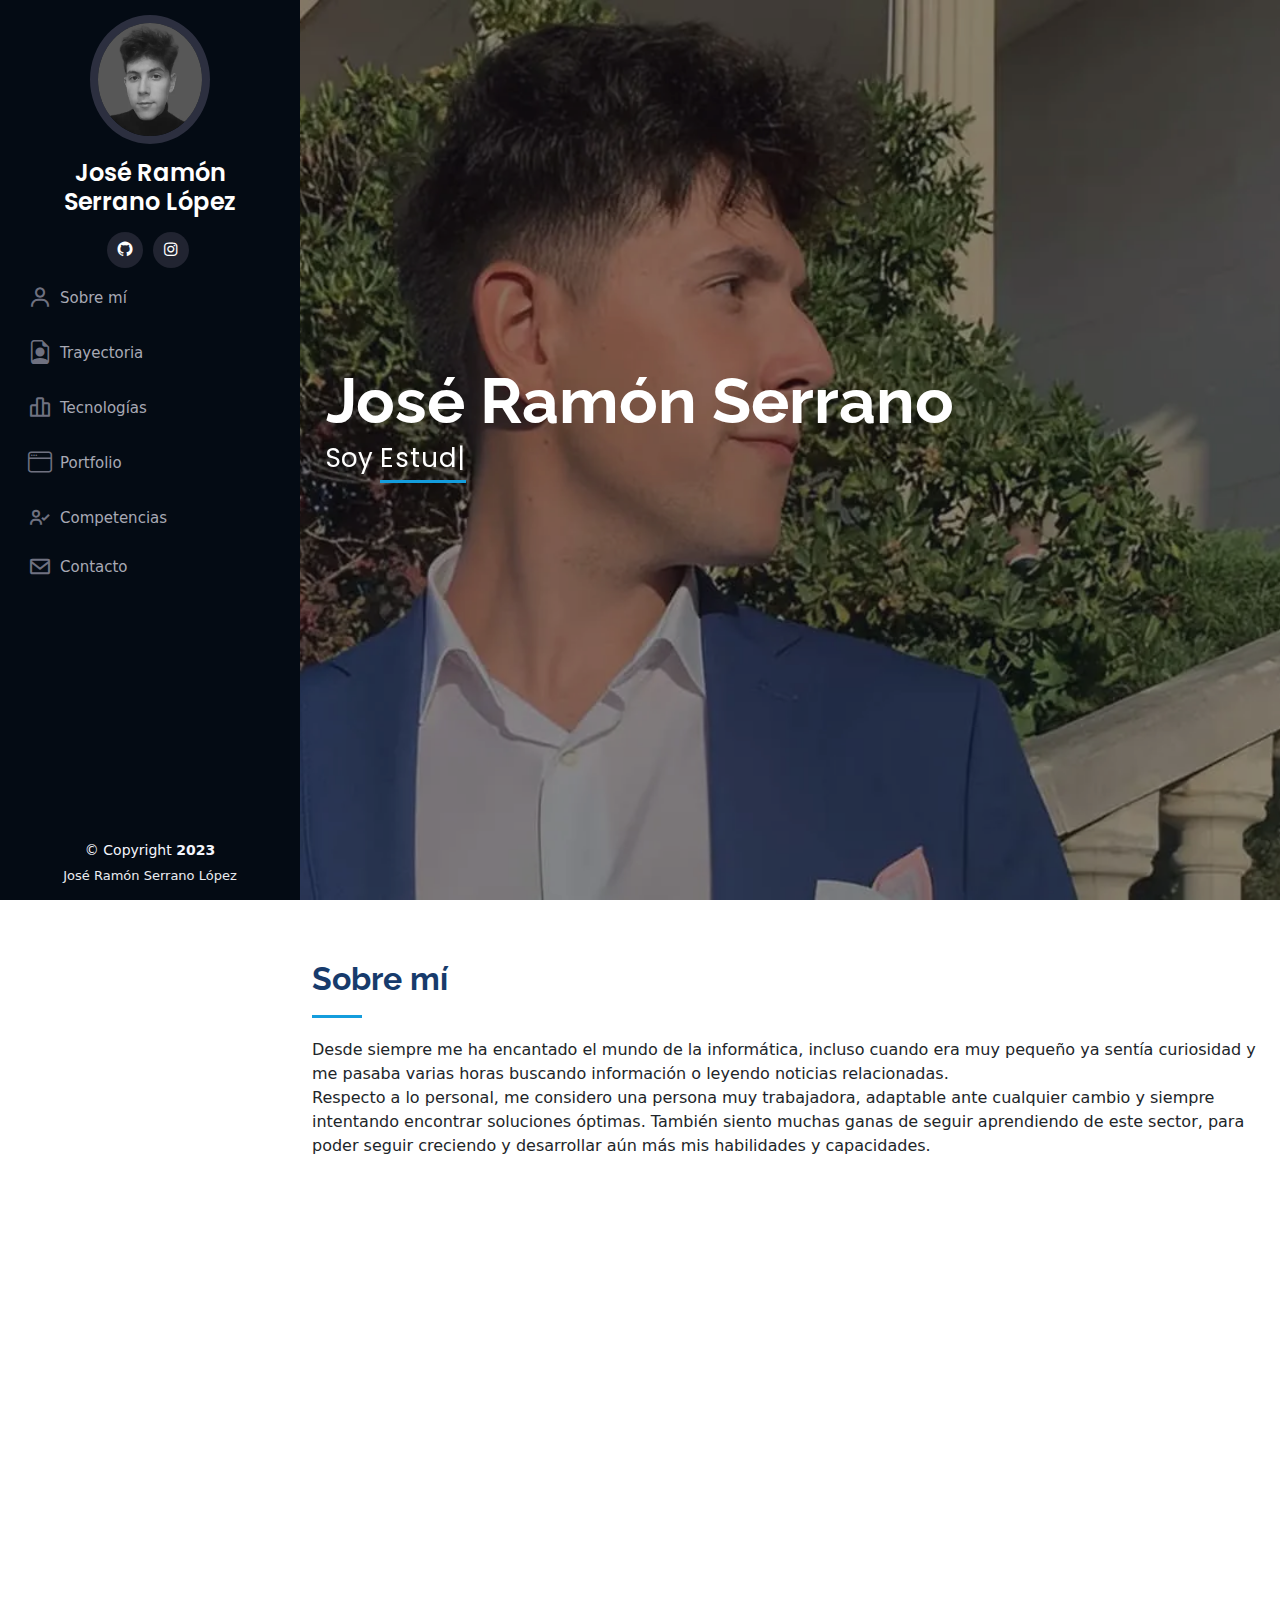
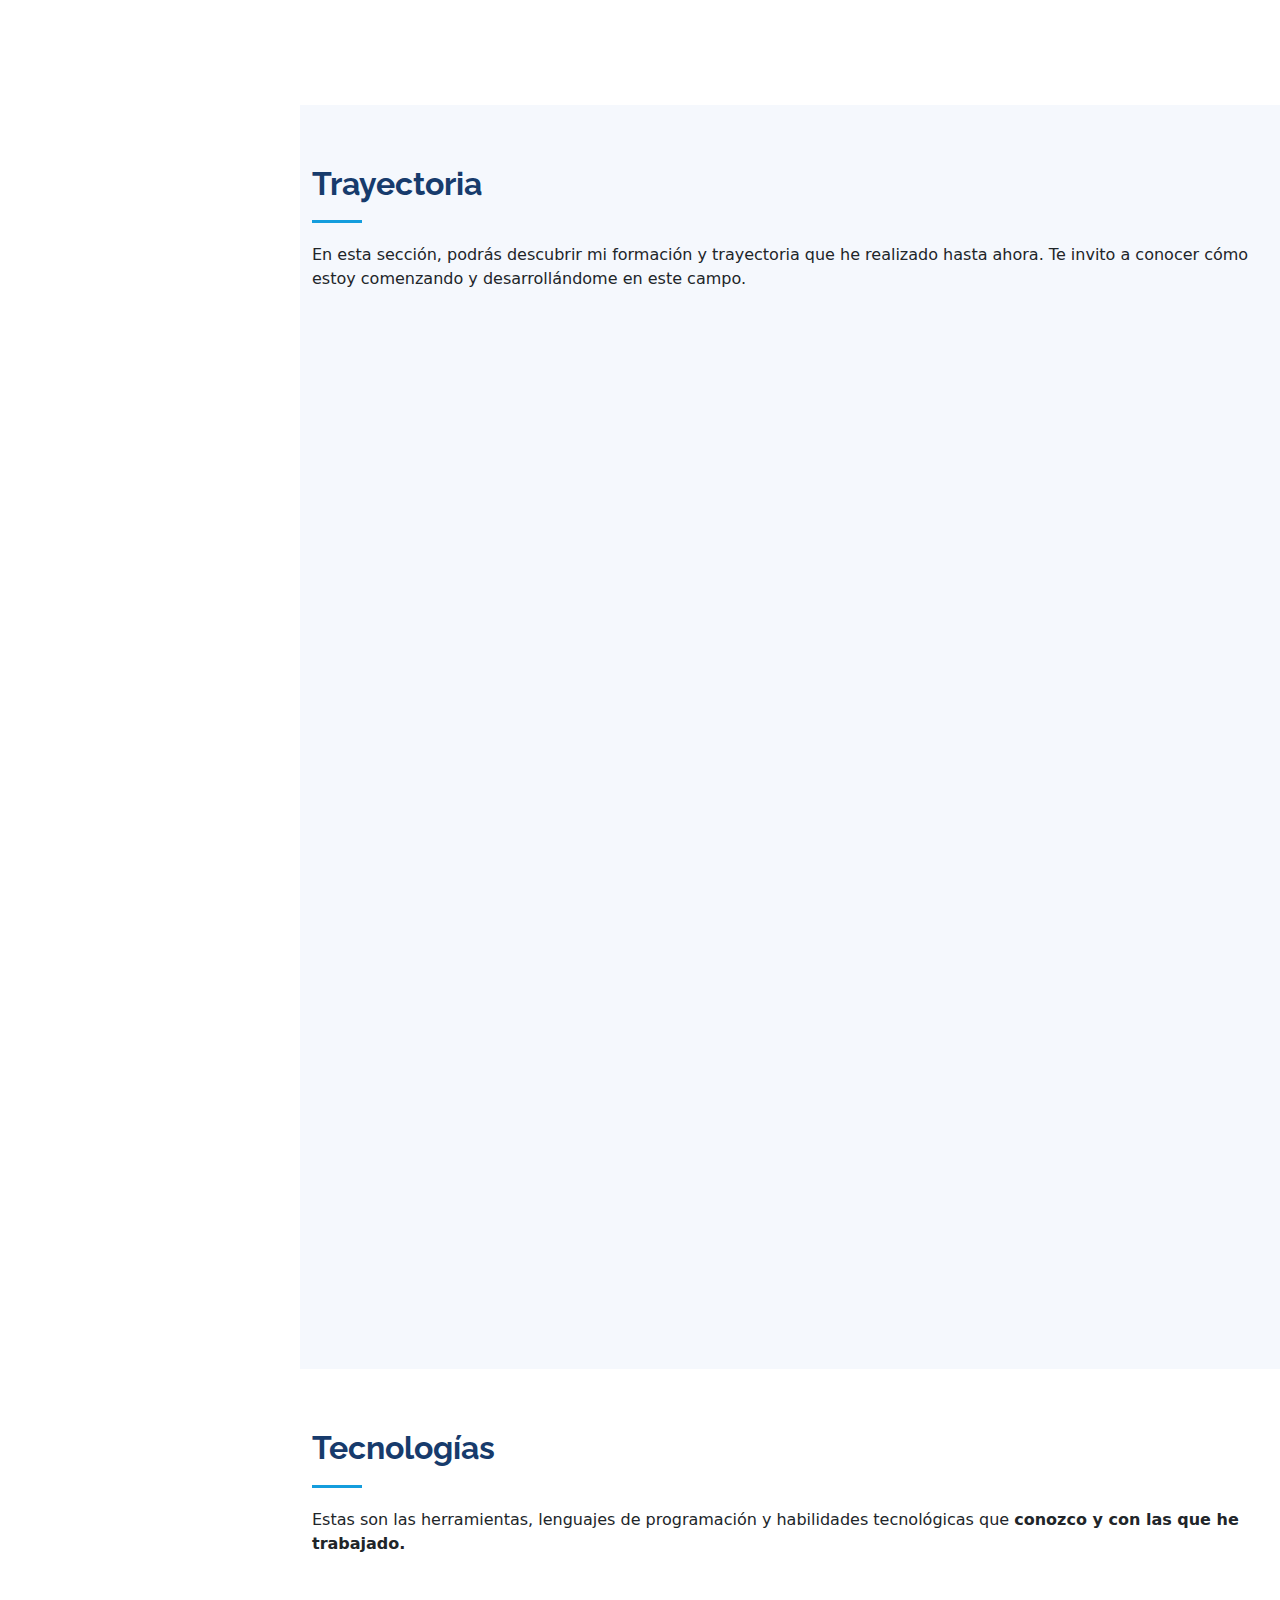
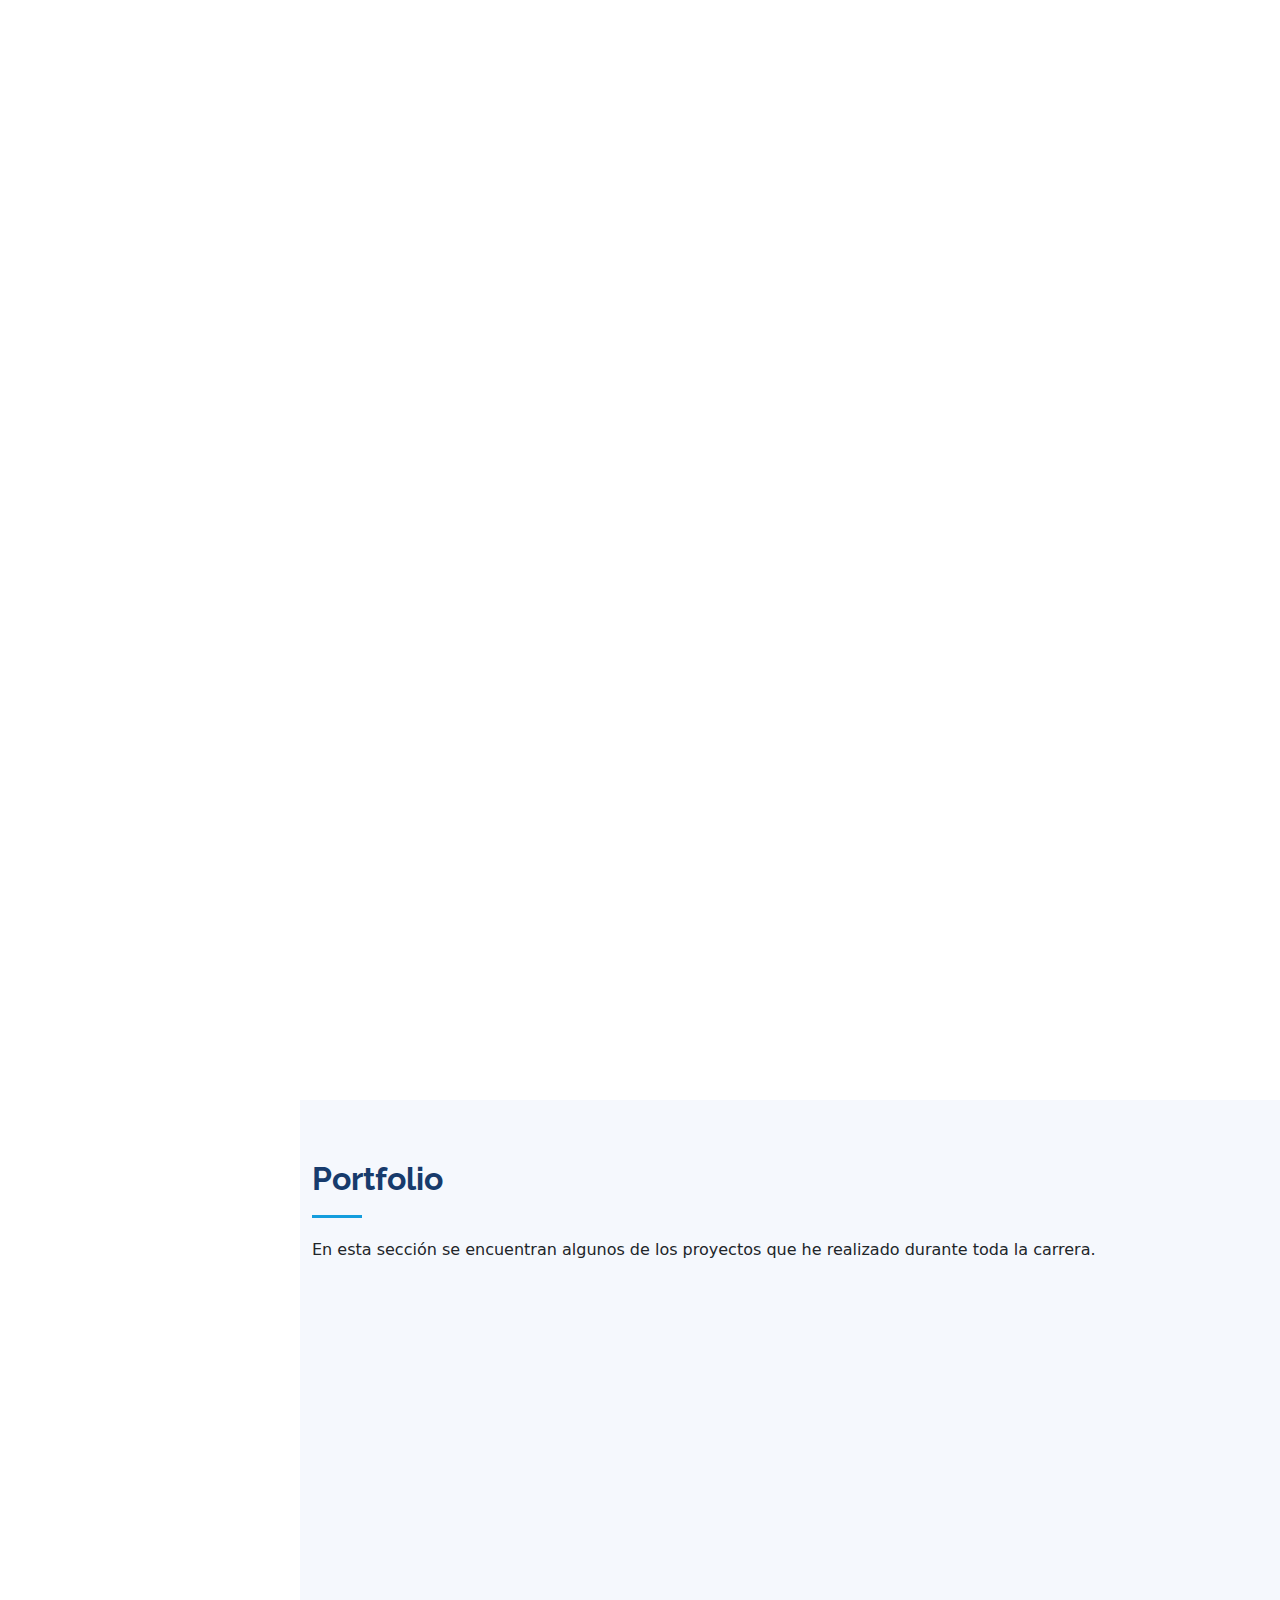
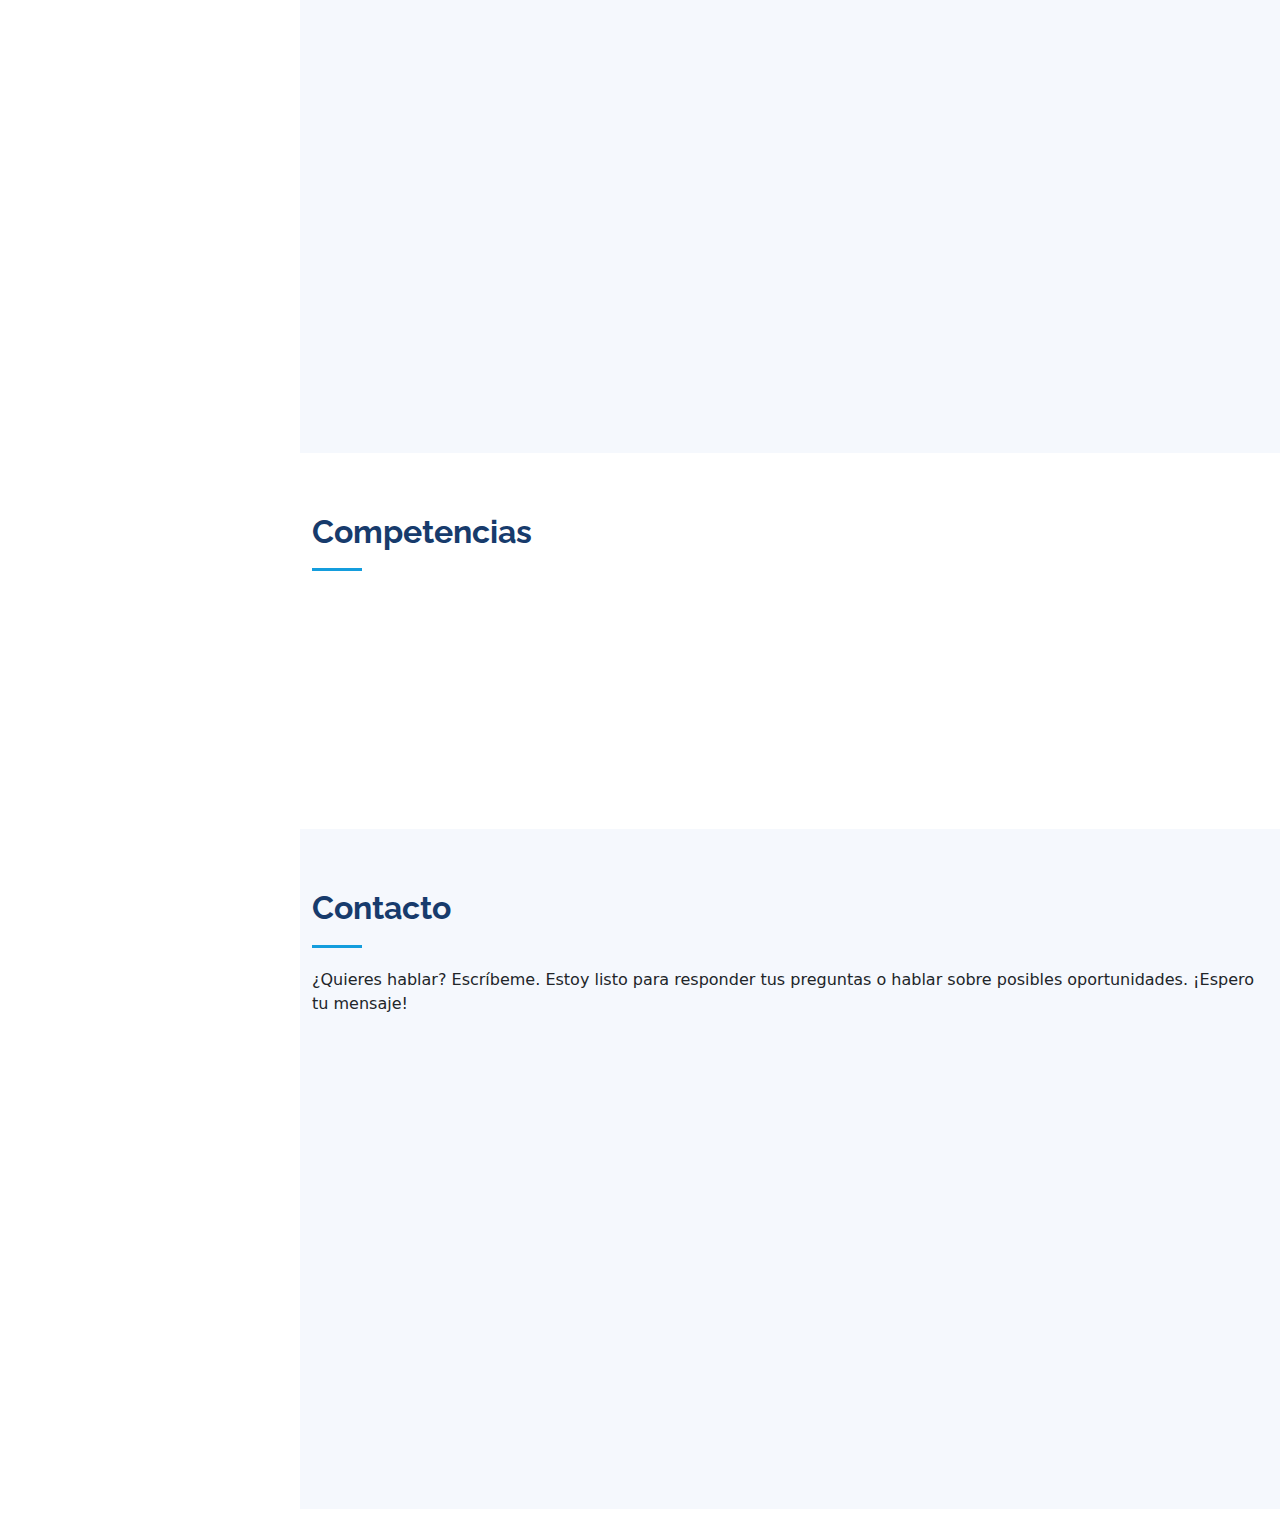
==== index.html @ 04899c9e "updated WebPage and CV 2023" ====
<!DOCTYPE html>
<html lang="es" xmlns="http://www.w3.org/1999/html">

<head>

  <!-- Google tag (gtag.js) -->
  <script async src="https://www.googletagmanager.com/gtag/js?id=G-5WMZQSGQ9M"></script>
  <script>
    window.dataLayer = window.dataLayer || [];
    function gtag(){dataLayer.push(arguments);}
    gtag('js', new Date());

    gtag('config', 'G-5WMZQSGQ9M');
  </script>

  <meta charset="utf-8">
  <meta content="width=device-width, initial-scale=1.0" name="viewport">

  <title>José Ramón Serrano López</title>

  <!-- Favicons -->
  <link href="assets/img/favicon.png" rel="icon">
  <link href="assets/img/apple-touch-icon.png" rel="apple-touch-icon">

  <meta name="description" content="Hola, yo soy José Ramón Serrano López, estudiante de Ingeniería Informática de la Escuela Superior Informática de la UCLM. En esta página podrás conocerme un poco mejor, ya que podrás ver mis habilidades y capacidades tanto técnicas como no técnicas y algo de información personal.">
  <meta name="keywords" content="José Ramón Serrano López, jrserrano, Ingeniero Informático, UCLM, Web, Ciudad Real, ESI, Escuela Superior de Informática, Tecnología, Información">


  <!-- Vendor CSS Files -->
  <link href="assets/css/style.css" rel="stylesheet">

</head>

<body>

  <!-- Google Fonts -->
  <link href="https://fonts.googleapis.com/css?family=Open+Sans:300,300i,400,400i,600,600i,700,700i|Raleway:300,300i,400,400i,500,500i,600,600i,700,700i|Poppins:300,300i,400,400i,500,500i,600,600i,700,700i" rel="stylesheet">

  <link href="assets/vendor/aos/aos.css" rel="stylesheet">
  <link href="assets/vendor/bootstrap/css/bootstrap.min.css" rel="stylesheet">
  <link href="assets/vendor/glightbox/css/glightbox.min.css" rel="stylesheet">
  <link href="assets/vendor/swiper/swiper-bundle.min.css" rel="stylesheet">
  <link href="assets/vendor/bootstrap-icons/bootstrap-icons.css" rel="stylesheet">
  <link href="assets/vendor/boxicons/css/boxicons.min.css" rel="stylesheet">
  <!-- ======= Mobile nav toggle button ======= -->
  <i class="bi bi-list mobile-nav-toggle d-xl-none"></i>

  <!-- ======= Header ======= -->
  <header id="header">
    <div class="d-flex flex-column">

      <div class="profile">
        <img src="./assets/img/perfil.webp" alt="Foto Personal" width="350" height="400" class="img-fluid rounded-circle">
        <h1 class="text-light"><a href="index.html">José Ramón <br> Serrano López</a></h1>
        <div class="social-links mt-3 text-center">
          <a href="https://github.com/jrserrano16/" class="github"><i class='bx bxl-github'></i></a>
          <!--<a href="https://www.linkedin.com/in/jos%C3%A9-ram%C3%B3n-serrano-l%C3%B3pez-4b449625b/" class="linkedin"><i class='bx bxl-linkedin'></i></a>-->
          <a href="https://www.instagram.com/jrserranol16/" class="instagram"><i class="bx bxl-instagram"></i></a>
        </div>
      </div>

      <nav id="navbar" class="nav-menu navbar">
        <ul>
          <li><a href="#sobre-mi" class="nav-link scrollto"><i class='bx bx-user' ></i> <span>Sobre mí</span></a></li>
          <li><a href="#trayectoria" class="nav-link scrollto"><i class="bi bi-file-earmark-person"></i> <span>Trayectoria</span></a></li>
          <li><a href="#tecnologias" class="nav-link scrollto"><i class='bx bx-bar-chart-alt-2'></i> <span>Tecnologías</span></a></li>
          <li><a href="#portfolio" class="nav-link scrollto"><i class="bi bi-window"></i> <span>Portfolio</span></a></li>
          <li><a href="#competencias" class="nav-link scrollto"><i class='bx bx-user-check'></i> <span>Competencias</span></a></li>
          <li><a href="#contacto" class="nav-link scrollto"><i class="bx bx-envelope"></i> <span>Contacto</span></a></li>
        </ul>
      </nav><!-- .nav-menu -->
    </div>
  </header><!-- End Header -->

  <!-- ======= Hero Section ======= -->
  <section id="hero" class="d-flex flex-column justify-content-center align-items-center">
    <div class="hero-container" data-aos="fade-in">

      <h1>José Ramón Serrano</h1>
      <p>Soy <span class="typed" data-typed-items="Estudiante, Ingeniero Informático"></span></p>
    </div>
  </section><!-- End Hero -->

  <main id="main">

    <!-- ======= Sección Sobre Mí ======= -->
    <section id="sobre-mi" class="align-content-lg-center">
      <div class="container">

        <div class="section-title">
          <h2>Sobre mí</h2>
          <p>Desde siempre me ha encantado el mundo de la informática, incluso cuando era muy pequeño ya sentía curiosidad y me pasaba varias horas buscando información o leyendo noticias relacionadas. <br>Respecto a lo personal, me considero una persona muy trabajadora, adaptable ante cualquier cambio y siempre intentando encontrar soluciones óptimas. También siento muchas ganas de seguir aprendiendo de este sector, para poder seguir creciendo y desarrollar aún más mis habilidades y capacidades.<p>
        </div>

        <div class="row">
          <div class="col-lg-3" data-aos="fade-right">
            <img src="assets/img/perfil.webp" class="img-fluid" width="389" height="422" alt="Foto Personal">
          </div>
          <div class="col-lg-8 pt-4 pt-lg-0 content" data-aos="fade-left">
            <h1>José Ramón Serrano López</h1>
            <div class="row">
              <div class="col-lg-6">
                <ul style="line-height:190%">
                  <li><i class="bi bi-chevron-right"></i> <strong>Fecha de Nacimiento:</strong> <span>16 de Junio del 2001</span></li>
                  <li><i class="bi bi-chevron-right"></i> <strong>Teléfono de Contacto:</strong> <span>644 863 444</span></li>
                  <li><i class="bi bi-chevron-right"></i> <strong>Dirección:</strong> <span>La Solana, Ciudad Real</span></li>
                  <li><i class="bi bi-chevron-right"></i> <strong>Edad:</strong> <span>22 años</span></li>
                  <li><i class="bi bi-chevron-right"></i> <strong>Estudios:</strong> <span>Grado en Ingeniería Informática</span></li>
                  <li><i class="bi bi-chevron-right"></i> <strong>Correo:</strong> <span>JoseRamon.SerranoLopez@gmail.es</span></li>

                </ul>
                <div class="skills_container justify-content-center">
                <a href="CV_Jose_Ramon.pdf" download="CV_Jose_Ramon.pdf"> <button class="sobre-mi_button">Descargar CV</button></a>

              </div>
                </div>
          </div>
        </div>
        </div>
      </div>
    </section><!-- Fin Sección Sobre mí -->

    <!-- ======= Resume Section ======= -->
    <section id="trayectoria" class="resume section-bg">
      <div class="container">

        <div class="section-title">
          <h2>Trayectoria</h2>
          <p>En esta sección, podrás descubrir mi formación y trayectoria que he realizado hasta ahora. Te invito a conocer cómo estoy comenzando y desarrollándome en este campo.</p>
        </div>

        <div class="row">
          <div class="col-lg-6" data-aos="fade-up">
            <h3 class="resume-title">Formación Académica</h3>
            <div class="resume-item">
              <h4>E.S.O Modalidad Bilingüe</h4>
              <h5>2013 - 2017</h5>
              <p><em>Estudios de secundaria realizados dentro de "Proyecto Bilingüe" de <a href="http://ies-claracampoamor.centros.castillalamancha.es/">I.E.S Clara Campoamor, La Solana, Castilla La Mancha.</a></em></p>
            </div>
            <div class="resume-item">
              <h4>Bachillerato de Ciencias y Tecnología</h4>
              <h5>2017 - 2019</h5>
              <p><em>Estudios postobligatorios realizados en <a href="http://ies-claracampoamor.centros.castillalamancha.es/">I.E.S Clara Campoamor, La Solana, Castilla La Mancha.</a></em></p>
              </div>
            <div class="resume-item">
              <h4>Grado en Ingeniería Informática</h4>
              <h5>2019 - Presente</h5>
              <p><em>Estudios universitarios realizados en <a href="https://esi.uclm.es/">Escuela Superior de Informática UCLM, Ciudad Real.</a><br>
              </em>
              <ul>
              <em><li>Sello de calidad académica EURO-INF.</li></em>
              <em><li>Especialización en Tecnologías de la Información.</li></em>
            </ul>
                </p>
              </div>
            <h3 class="resume-title">Experiencia Laboral</h3>
            <div class="resume-item">
              <h4>Cuidado de Viñedos en Entorno Familiar</h4>
              <h5>2015 - Presente</h5>
              <p><em><strong>Cargo: </strong>Responsable de Agricultura Familiar</em></p>
              <ul><em>
                <li><strong>Responsabilidades:</strong>
                  <ul>
                    <li>Mantenimiento regular (poda, riego y fertilización).</li>
                    <li>Monitoreo de la salud de las plantas.</li>
                    <li>Cosecha y recolección en temporada.</li>
                    <li>Mantenimiento de terrenos.</li>
                    <li>Manejo de maquinaria agrícola.</li>
                  </ul>
                </li>
                </em>
              </ul>
            </div>


          </div>
          <div class="col-lg-6" data-aos="fade-up" data-aos-delay="100">
            <h3 class="resume-title">Idiomas</h3>
            <div class="resume-item">
              <h4>ISE II Integrated Skills in English - Level B2</h4>
              <h5>2018</h5>
              <p><em>Certificación de nivel intermedio-alto en el idioma inglés otorgada por <a href="https://www.trinitycollege.com/">Trinity College London.</a></em></p>
            </div>

            <h3 class="resume-title">Experiencia Profesional</h3>
            <div class="resume-item">
              <h4>Web 'Club BM Pozuelo de Calatrava'</h4>
              <h5>Octrubre 2022 - Abril 2023</h5>
              <p><em>Desarrollo con CMS WordPress de una página web para la transformación digital del club <a href="https://balonmanopozuelocva.com/">CLUB BM POZUELO DE CALATRAVA.</a> Proyecto realizado junto a unos compañeros de la carrera.</em></p>
            </div>
          </div>
          </div>
        </div>

      </div>
    </section><!-- End Resume Section -->


    <!-- ======= Skills Section ======= -->
    <section id="tecnologias" class="skills">
      <div class="container">
        <div class="section-title">
          <h2>Tecnologías</h2>
          <p>Estas son las herramientas, lenguajes de programación y habilidades tecnológicas que <strong>conozco y con las que he trabajado.</strong></p>
        </div>
        <div class="row skills-content">
          <div class="col-lg-6" data-aos="fade-up">
            <div class = "skills_container ">
              <h3 class="resume-title"><strong>Lenguajes de Programación</strong></h3>
              <div class = "table-wrapper ">
                <table class="skills_table" data-aos="fade-up">
                  <tr>
                    <td><div class="skills_effect"><div class="skills_boto"><img class= "skills_effect" src="assets/img/tecnologías/java.svg" width="60" height="60" alt="java"></div><p><p><h5>Java</h5></p></p></div></td>
                    <td><div class="skills_effect"><div class="skills_boto"><img src="assets/img/tecnologías/python.svg" width="60" height="60"alt="python"></div><p><p><h5>Python</h5></p></p></div></td>
                    <td><div class="skills_effect"><div class="skills_boto"><img src="assets/img/tecnologías/c.svg" width="60" height="60" alt="c"></div><p><p><h5>C</h5></p></p></div></td>
                   </tr>
                </table>
              </div>
              <div class = "table-wrapper ">
                <table class="skills_table" data-aos="fade-up">
                  <tr>
                    <td><div class="skills_effect"><div class="skills_boto"><img src="assets/img/tecnologías/c-pp.svg" width="60" height="60" alt="c++"></div><p><p><h5>C++</h5></p></p></div></td>
                    <td><div class="skills_effect"><div class="skills_boto"><img src="assets/img/tecnologías/c-sharp.svg" width="60" height="60" alt="c#"></div><p><p><h5>C#</h5></p></p></div></td>
                    <td><div class="skills_effect"><div class="skills_boto"><img src="assets/img/tecnologías/visual-basic.svg" width="60" height="60" alt="vb.net"></div><p><p><h5>VB .Net</h5></p></p></div></td></td>
                    <td><div class="skills_effect"><div class="skills_boto"><img src="assets/img/tecnologías/ruby.svg" width="60" height="60" alt="ruby"></div><p><p><h5>Ruby</h5></p></p></div></td></td>
                  </tr>
                </table>
              </div>
              <p></p>
            </div>
            <div class = skills_container>
              <h3 class="resume-title"><strong>Bases de Datos</strong></h3>
              <div class = "table-wrapper ">
                <table class="skills_table" data-aos="fade-up">
                  <tr>
                    <td><div class="skills_effect"><div class="skills_boto"><img src="assets/img/tecnologías/microsoft-access.svg" width="60" height="60" alt="access"></div><p><p><h5>Access</h5></p></p></div></td>
                    <td><div class="skills_effect"><div class="skills_boto"><img src="assets/img/tecnologías/mysql.svg" width="60" height="60" alt="mysql"></div><p><p><h5>MySQL</h5></p></p></div></td>
                    <td><div class="skills_effect"><div class="skills_boto"><img src="assets/img/tecnologías/mongodb.svg" width="60" height="60" alt="mongoDB"></div><p><p><h5>MongoDB</h5></p></p></div></td>

                  </tr>
                </table>
              </div>
            </div>
            <p></p>
            <div class = skills_container>
              <h3 class="resume-title"><strong>Sistemas Operativos</strong></h3>
              <div class = "table-wrapper ">
                <table class="skills_table" data-aos="fade-up">
                  <tr>
                    <td><div class="skills_effect"><div class="skills_boto"><img src="assets/img/tecnologías/windows.svg" width="60" height="60" alt="windows"></div></a><p><p><h5>Windows</h5></p></p></div></td>
                    <td><div class="skills_effect"><div class="skills_boto"><img src="assets/img/tecnologías/linux.svg" width="60" height="60" alt="linux"></div></a><p><p><h5>Linux</h5></p></p></div></td>
                  </tr>
                </table>
              </div>
            </div>

          </div>

          <div class="col-lg-6 align-items-center" data-aos="fade-up" data-aos-delay="100">
            <div class = skills_container>
              <h3 class="resume-title"><strong>Entornos de Desarrollo</strong></h3>
              <div class = "table-wrapper ">
                <table class="skills_table" data-aos="fade-up">
                  <tr>
                    <td><div class="skills_effect"><div class="skills_boto"><img src="assets/img/tecnologías/visual-studio.svg" width="60" height="60" alt="visual studio"></div><p><p><h5>Visual Studio</h5></p></p></div></td>
                    <td><div class="skills_effect"><div class="skills_boto"><img src="assets/img/tecnologías/visual-studio-code.svg" width="60" height="60" alt="vs code"></div><p><p><h5>VS Code</h5></p></p></div></td>
                    <td><div class="skills_effect"><div class="skills_boto"><img src="assets/img/tecnologías/blend.svg" width="60" height="60" alt="blend"></div><p><p><h5>Blend</h5></p></p></div></td>
                  </tr>
                </table>
              </div>
              <div class = "table-wrapper ">
                <table class="skills_table" data-aos="fade-up">
                  <tr>
                    <td><div class="skills_effect"><div class="skills_boto"><img src="assets/img/tecnologías/eclipse.svg" width="60" height="60" alt="eclipse"></div><p><p><h5>Eclipse</h5></p></p></div></td>
                    <td><div class="skills_effect"><div class="skills_boto"><img src="assets/img/tecnologías/phpstorm.svg" width="60" height="60" alt="phpstorm"></div></a><p><p><h5>PhpStorm</h5></p></p></div></td></td>
                    <td><div class="skills_effect"><div class="skills_boto"><img src="assets/img/tecnologías/intellij.svg" width="60" height="60" alt="intelij"></div></a><p><p><h5>Intel IJ</h5></p></p></div></td></td>
                  </tr>
                </table>
              </div>
            </div>
            <p></p>
            <div class = skills_container>
              <h3 class="resume-title"><strong>Desarrollo Web</strong></h3>
              <div class = "table-wrapper ">
                <table class="skills_table" data-aos="fade-up">
                  <tr>
                    <td><div class="skills_effect"><div class="skills_boto"><img src="assets/img/tecnologías/wordpress.svg" width="60" height="60" alt="wordpress"></div></a><p><p><h5>WordPress</h5></p></p></div></td>
                    <td><div class="skills_effect"><div class="skills_boto"><img src="assets/img/tecnologías/css.svg" width="60" height="60" alt="css"></div></a><p><p><h5>CSS</h5></p></p></div></td>
                    <td><div class="skills_effect"><div class="skills_boto"><img src="assets/img/tecnologías/html.svg" width="60" height="60" alt="html"></div></a><p><p><h5>HTML</h5></p></p></div></td>
                    <td><div class="skills_effect"><div class="skills_boto"><img src="assets/img/tecnologías/typescript.svg" width="60" height="60" alt="typescript"></div></a><p><p><h5>TS</h5></p></p></div></td>
                     </tr>
                </table>
              </div>

              <div class = skills_container>
                <h3 class="resume-title"><strong>Otras Tecnologías</strong></h3>
                <div class = "table-wrapper ">
                  <table class="skills_table" data-aos="fade-up">
                    <tr>
                      <td><div class="skills_effect"><div class="skills_boto"><img src="assets/img/tecnologías/git.svg" width="60" height="60" alt="git"></div></a><p><p><h5>GitHub</h5></p></p></div></td>
                      <td><div class="skills_effect"><div class="skills_boto"><img src="assets/img/tecnologías/virtualbox.svg" width="60" height="60" alt="VM"></div></a><p><p><h5>Oracle VM</h5></p></p></div></td>
                      <td><div class="skills_effect"><div class="skills_boto"><img src="assets/img/tecnologías/cisco.svg" width="60" height="60" alt="cisco"></div></a><p><p><h5>Cisco PT</h5></p></p></div></td>
                      <td><div class="skills_effect"><div class="skills_boto"><img src="assets/img/tecnologías/postman.svg" width="60" height="60" alt="postman"></div></a><p><p><h5>Postman</h5></p></p></div></td>
                    </tr>
                  </table>
                </div>
              </div>
            </div>
          </div>
          <p></p>
          <div class="col-lg-12 align-items-center" data-aos="fade-up" data-aos-delay="100">
            <div class = skills_container>
              <h3 class="resume-title"><strong>Frameworks</strong></h3>
              <div class = "table-wrapper ">
                <table class="skills_table" data-aos="fade-up">
                  <tr>
                    <td><div class="skills_effect"><div class="skills_boto"><img src="assets/img/tecnologías/wpf.png" width="60" height="60" alt="wpf"></div></a><p><p><h5>WPF</h5></p></p></div></td>
                    <td><div class="skills_effect"><div class="skills_boto"><img src="assets/img/tecnologías/windows.svg" width="60" height="60" alt="uwp"></div></a><p><p><h5>UWP</h5></p></p></div></td>
                    <td><div class="skills_effect"><div class="skills_boto"><img src="assets/img/tecnologías/angular.svg" width="60" height="60" alt="angular"></div></a><p><p><h5>Angular</h5></p></p></div></td>
                    <td><div class="skills_effect"><div class="skills_boto"><img src="assets/img/tecnologías/spring.svg" width="60" height="60" alt="spring"></div></a><p><p><h5>Spring</h5></p></p></div></td>
                  </tr>
                </table>
              </div>
            </div>
          </div>
        </div>
      </div>
    </section><!-- End Skills Section -->


    <!-- ======= Portfolio Section ======= -->
    <section id="portfolio" class="portfolio section-bg">
      <div class="container">

        <div class="section-title">
          <h2>Portfolio</h2>
          <p>En esta sección se encuentran algunos de los proyectos que he realizado durante toda la carrera.</p>
        </div>

        <div class="row" data-aos="fade-up">
          <div class="col-lg-12 d-flex justify-content-center">
            <ul id="portfolio-flters">
              <li data-filter="*" class="filter-active">All</li>
              <li data-filter=".filter-Escritorio">Escritorio</li>
              <li data-filter=".filter-Web">Web</li>
              <li data-filter=".filter-Otros">Otros</li>
            </ul>
          </div>
        </div>

        <div class="row portfolio-container" data-aos="fade-up" data-aos-delay="100">

          <div class="col-lg-4 col-md-6 portfolio-item filter-Escritorio">
            <div class="portfolio-wrap">
              <img src="assets/img/portfolio/FutRomm/FutRomm.png" width="522" height="440" class="img-fluid" alt="futromm">
              <div class="portfolio-links">
                <a href="FutRomm-Portfolio.html" title="More Details"><i class="bx bx-plus"></i></a>
              </div>
            </div>
          </div>

          <div class="col-lg-4 col-md-6 portfolio-item filter-Escritorio">
            <div class="portfolio-wrap">
              <img src="assets/img/portfolio/PokESI/PokESI.png" width="522" height="440" class="img-fluid" alt="pokesi">
              <div class="portfolio-links">
                 <a href="PokESI-Portfolio.html" title="More Details"><i class="bx bx-plus"></i></a>
              </div>
            </div>
          </div>

          <div class="col-lg-4 col-md-6 portfolio-item filter-Escritorio">
            <div class="portfolio-wrap">
              <img src="assets/img/portfolio/Dromn/Dromn.png" width="522" height="440" class="img-fluid" alt="dromn">
              <div class="portfolio-links">
                <a href="Dromn-Portfolio.html" title="More Details"><i class="bx bx-plus"></i></a>
              </div>
            </div>
          </div>

          <div class="col-lg-4 col-md-6 portfolio-item filter-Escritorio">
            <div class="portfolio-wrap">
              <img src="assets/img/portfolio/ProteCR/ProteCR.png" width="522" height="440" class="img-fluid" alt="protecr">
              <div class="portfolio-links">
                <a href="ProteCR-Portfolio.html" title="More Details"><i class="bx bx-plus"></i></a>
              </div>
            </div>
          </div>
          <div class="col-lg-4 col-md-6 portfolio-item filter-Escritorio filter-Otros">
            <div class="portfolio-wrap">
              <img src="assets/img/portfolio/MuMaps/MuMaps.png" width="522" height="440" class="img-fluid" alt="mumaps">
              <div class="portfolio-links">
                <a href="MuMaps-Portfolio.html" title="More Details"><i class="bx bx-plus"></i></a>
              </div>
            </div>
          </div>
          <div class="col-lg-4 col-md-6 portfolio-item filter-Escritorio filter-Otros">
            <div class="portfolio-wrap">
              <img src="assets/img/portfolio/SI-Lab/SI-Lab.png" width="522" height="440" class="img-fluid" alt="si-lab">
              <div class="portfolio-links">
                <a href="SI-LAB-Portfolio.html" title="More Details"><i class="bx bx-plus"></i></a>
              </div>
            </div>
          </div>
          <div class="col-lg-4 col-md-6 portfolio-item filter-Web">
            <div class="portfolio-wrap">
              <img src="assets/img/portfolio/CherryNotes/CherryNotes.jpeg" width="522" height="440" class="img-fluid" alt="si-lab">
              <div class="portfolio-links">
                <a href="CherryNotes.html" title="More Details"><i class="bx bx-plus"></i></a>
              </div>
            </div>
          </div>
          <div class="col-lg-4 col-md-6 portfolio-item filter-Web">
            <div class="portfolio-wrap">
              <img src="assets/img/portfolio/Juegos2023/Juegos2023.png" width="522" height="440" class="img-fluid" alt="si-lab">
              <div class="portfolio-links">
                <a href="Juegos2023.html" title="More Details"><i class="bx bx-plus"></i></a>
              </div>
            </div>
          </div>
        </div>

      </div>
    </section><!-- End Portfolio Section -->

    <!-- ======= Competencias Section ======= -->
    <section id="competencias" class="services">
      <div class="container">

        <div class="section-title">
          <h2>Competencias</h2>
          </div>
        <div class="row">
          <div class="col-lg-4 col-md-6 icon-box" data-aos="fade-up">
            <div class="icon"><i class='bi bi-lightbulb'></i></div>
            <p><h4 class="title">Creatividad</h4></p>
             </div>
          <div class="col-lg-4 col-md-6 icon-box" data-aos="fade-up" data-aos-delay="100">
            <div class="icon"><i class='bx bx-recycle' ></i></div>
            <p><h4 class="title">Flexible</h4></p>
           </div>
          <div class="col-lg-4 col-md-6 icon-box" data-aos="fade-up" data-aos-delay="200">
            <div class="icon"><i class="bx bx-brain"></i></div>
            <p><h4 class="title">Dispuesto a aprender</h4></p>
             </div>
          <div class="col-lg-4 col-md-6 icon-box" data-aos="fade-up" data-aos-delay="300">
            <div class="icon"><i class='bx bx-user-voice' ></i></div>
            <p><h4 class="title">Participativo</h4></p>
           </div>
          <div class="col-lg-4 col-md-6 icon-box" data-aos="fade-up" data-aos-delay="400">
            <div class="icon"><i class='bx bxs-user-check'></i></div>
            <p> <h4 class="title">Proactivo</h4></p>
         </div>
          <div class="col-lg-4 col-md-6 icon-box" data-aos="fade-up" data-aos-delay="400">
            <div class="icon"><i class="bi bi-people"></i></div>
            <p> <h4 class="title">Cooperativo</h4></p>
          </div>
          
        </div>

      </div>
    </section><!-- End Competencias Section -->

    <!-- ======= Contacto Section ======= -->
    <section id="contacto" class="contact section-bg">
      <div class="container">
        <div class="section-title">
          <h2>Contacto</h2>
          <p>¿Quieres hablar? Escríbeme. Estoy listo para responder tus preguntas o hablar sobre posibles oportunidades. ¡Espero tu mensaje!</p>
        </div>

        <div class="row" style="align-content: center" data-aos="fade-in">
          <div class="col-lg-4">
            <div class="info">
              <div class="phone">
                <i class="bi bi-phone"></i>

                <h4>Teléfono:</h4>
                <p><a href="tel:+644863444">644 863 444</a></p>
              </div>
              <div class="phone">
                <i class="bi bi-envelope"></i>
                <h4>Correo Electrónico:</h4>
                <p><a href="mailto:JoseRamon.SerranoLopez@gmail.es">JoseRamon.SerranoLopez@gmail.es</a></p>
              </div>
              <div class="phone">
                <i class='bx bxl-whatsapp'></i>
                <h4>WhatsApp:</h4>
                <a href="https://wa.me/34644863444"><p>+34 644 863 444</p></a>
              </div>
              <!-- <div class="phone">
                 <i class='bx bxl-linkedin'></i>
                 <h4>Linkedin:</h4>
                 <a href="https://www.linkedin.com/in/jos%C3%A9-ram%C3%B3n-serrano-l%C3%B3pez-4b449625b/"><p>+Linkedin</p></a>
               </div>-->
             </div>
           </div>
         </div>

       </div>
     </section><!-- End Contacto Section -->

  </main><!-- End #main -->

  <!-- ======= Footer ======= -->
  <footer id="footer">
    <div class="container">
      <div class="copyright">
        &copy; Copyright <strong><span>2023</span></strong>
      </div>
      <div class="credits">
     José Ramón Serrano López
      </div>
    </div>
  </footer><!-- End  Footer -->

  <a href="#" class="back-to-top d-flex align-items-center justify-content-center"><i class="bi bi-arrow-up-short"></i></a>

  <!-- Vendor JS Files -->
  <script src="assets/vendor/purecounter/purecounter_vanilla.js"></script>
  <script src="assets/vendor/aos/aos.js"></script>
  <script src="assets/vendor/bootstrap/js/bootstrap.bundle.min.js"></script>
  <script src="assets/vendor/glightbox/js/glightbox.min.js"></script>
  <script src="assets/vendor/isotope-layout/isotope.pkgd.min.js"></script>
  <script src="assets/vendor/swiper/swiper-bundle.min.js"></script>
  <script src="assets/vendor/typed.js/typed.min.js"></script>
  <script src="assets/vendor/waypoints/noframework.waypoints.js"></script>
  <script src="assets/vendor/php-email-form/validate.js"></script>

  <!-- Template Main JS File -->
  <script src="assets/js/main.js"></script>

</body>

</html>
---- assets/css/style.css ----
body {
  font-family: "Open Sans", sans-serif;
  color: #272829;
}

a {
  color: #149ddd;
  text-decoration: none;
}

a:hover {
  color: #37b3ed;
  text-decoration: none;
}

h1,
h2,
h3,
h4,
h5,
h6 {
  font-family: "Raleway", sans-serif;
}

/*--------------------------------------------------------------
# Back to top button
--------------------------------------------------------------*/
.back-to-top {
  position: fixed;
  visibility: hidden;
  opacity: 0;
  right: 15px;
  bottom: 15px;
  z-index: 996;
  background: #149ddd;
  width: 40px;
  height: 40px;
  border-radius: 50px;
  transition: all 0.4s;
}

.back-to-top i {
  font-size: 28px;
  color: #fff;
  line-height: 0;
}

.back-to-top:hover {
  background: #2eafec;
  color: #fff;
}

.back-to-top.active {
  visibility: visible;
  opacity: 1;
}

/*--------------------------------------------------------------
# Header
--------------------------------------------------------------*/
#header {
  position: fixed;
  top: 0;
  left: 0;
  bottom: 0;
  width: 300px;
  transition: all ease-in-out 0.5s;
  z-index: 9997;
  transition: all 0.5s;
  padding: 0 15px;
  background: #040b14;
  overflow-y: auto;
}

#header .profile img {
  margin: 15px auto;
  display: block;
  width: 120px;
  border: 8px solid #2c2f3f;
}

#header .profile h1 {
  font-size: 24px;
  margin: 0;
  padding: 0;
  font-weight: 600;
  -moz-text-align-last: center;
  text-align-last: center;
  font-family: "Poppins", sans-serif;
}

#header .profile h1 a,
#header .profile h1 a:hover {
  color: #fff;
  text-decoration: none;
}

#header .profile .social-links a {
  font-size: 18px;
  display: inline-block;
  background: #212431;
  color: #fff;
  line-height: 1;
  padding: 8px 0;
  margin-right: 4px;
  border-radius: 50%;
  text-align: center;
  width: 36px;
  height: 36px;
  transition: 0.3s;
}

#header .profile .social-links a:hover {
  background: #149ddd;
  color: #fff;
  text-decoration: none;
}

#main {
  margin-left: 300px;
}

@media (max-width: 1199px) {
  #header {
    left: -300px;
  }

  #main {
    margin-left: 0;
  }
}

/*--------------------------------------------------------------
# Navigation Menu
--------------------------------------------------------------*/
/* Desktop Navigation */
.nav-menu {
  padding: 5px 0 0 0;
}

.nav-menu * {
  margin: 0;
  padding: 0;
  list-style: none;
}

.nav-menu>ul>li {
  position: relative;
  white-space: nowrap;
}

.nav-menu a,
.nav-menu a:focus {
  display: flex;
  align-items: center;
  color: #a8a9b4;
  padding: 10px 13px;
  margin-bottom: 5px;
  transition: 0.3s;
  font-size: 15px;
}

.nav-menu a i,
.nav-menu a:focus i {
  font-size: 24px;
  padding-right: 8px;
  color: #6f7180;
}

.nav-menu a:hover,
.nav-menu .active,
.nav-menu .active:focus,
.nav-menu li:hover>a {
  text-decoration: none;
  color: #fff;
}

.nav-menu a:hover i,
.nav-menu .active i,
.nav-menu .active:focus i,
.nav-menu li:hover>a i {
  color: #149ddd;
}

/* Mobile Navigation */
.mobile-nav-toggle {
  position: fixed;
  right: 15px;
  top: 15px;
  z-index: 9998;
  border: 0;
  font-size: 24px;
  transition: all 0.4s;
  outline: none !important;
  background-color: #149ddd;
  color: #fff;
  width: 40px;
  height: 40px;
  display: inline-flex;
  align-items: center;
  justify-content: center;
  line-height: 0;
  border-radius: 50px;
  cursor: pointer;
}

.mobile-nav-active {
  overflow: hidden;
}

.mobile-nav-active #header {
  left: 0;
}

/*--------------------------------------------------------------
# Hero Section
--------------------------------------------------------------*/
#hero {
  width: 100%;
  height: 100vh;
  background: url("../img/hero-bg.webp") top center;
  background-size: cover;
}

#hero:before {
  content: "";
  background: rgba(5, 13, 24, 0.3);
  position: absolute;
  bottom: 0;
  top: 0;
  left: 0;
  right: 0;
  z-index: 1;
}

#hero .hero-container {
  position: relative;
  z-index: 2;
  min-width: 300px;
}

#hero h1 {
  margin: 0 0 10px 0;
  font-size: 64px;
  font-weight: 700;
  line-height: 56px;
  color: #fff;
}

#hero p {
  color: #fff;
  margin-bottom: 50px;
  font-size: 26px;
  font-family: "Poppins", sans-serif;
}

#hero p span {
  color: #fff;
  padding-bottom: 4px;
  letter-spacing: 1px;
  border-bottom: 3px solid #149ddd;
}

@media (min-width: 1024px) {
  #hero {
    background-attachment: fixed;
  }
}

@media (max-width: 768px) {
  #hero h1 {
    font-size: 28px;
    line-height: 36px;
  }

  #hero h2 {
    font-size: 18px;
    line-height: 24px;
    margin-bottom: 30px;
  }
}

/*--------------------------------------------------------------
# Sections General
--------------------------------------------------------------*/
section {
  padding: 60px 0;
  overflow: hidden;
}

.section-bg {
  background: #f5f8fd;
}

.section-title {
  padding-bottom: 30px;
}

.section-title h2 {
  font-size: 32px;
  font-weight: bold;
  margin-bottom: 20px;
  padding-bottom: 20px;
  position: relative;
  color: #173b6c;
}

.section-title h2::after {
  content: "";
  position: absolute;
  display: block;
  width: 50px;
  height: 3px;
  background: #149ddd;
  bottom: 0;
  left: 0;
}

.section-title p {
  margin-bottom: 0;
}

/*--------------------------------------------------------------
# About
--------------------------------------------------------------*/
.about .content h3 {
  font-weight: 700;
  font-size: 26px;
  color: #173b6c;
}

.about .content ul {
  list-style: none;
  padding: 0;
}
.sobre-mi_button{
  border-radius: 12px;
  text-align: center;
  width: 150px;
  height: 50px;
  background: #149ddd;
  border-color: #1284b9;
  color:#ffffff;
}
.about .content ul li {
  margin-bottom: 20px;
  display: flex;
  align-items: center;
}

.about .content ul strong {
  margin-right: 10px;
}

.about .content ul i {
  font-size: 16px;
  margin-right: 5px;
  color: #149ddd;
  line-height: 0;
}

.about .content p:last-child {
  margin-bottom: 0;
}

/*--------------------------------------------------------------

# Skills
--------------------------------------------------------------*/

.skills .progress .skill {
  padding: 0;
  margin: 0 0 6px 0;
  text-transform: uppercase;
  display: block;
  font-weight: 600;
  font-family: "Poppins", sans-serif;
  color: #050d18;
}

.skills .progress .skill .val {
  float: right;
  font-style: normal;
}

.skills .progress-bar-wrap {
  background: #dce8f8;
  height: 10px;
}

.skills .progress-bar {
  width: 1px;
  height: 10px;
  transition: 0.9s;
  background-color: #149ddd;
}
.skills_container{
  text-align: center;
  align-items: center;
}
.table-wrapper {
  display: grid;
  place-content: center;
}
.skills_table{
  border-collapse: separate;
  border-spacing: 8px;
}
.skills_boto{
  padding: 17px;
}
.skills_effect{
  transition: transform .2s;
}
.skills_effect:hover{
  transform: scale(1.2)
}
.skills_data {
  justify-content: center;
  text-align: center;
}
/*--------------------------------------------------------------
# Resume
--------------------------------------------------------------*/
.resumen .resume-title {
  font-size: 26px;
  font-weight: 700;
  margin-top: 20px;
  margin-bottom: 20px;
  color: #050d18;
}

.resume .resume-item {
  padding: 0 0 20px 20px;
  margin-top: -2px;
  border-left: 2px solid #1f5297;
  position: relative;
}

.resume .resume-item h4 {
  line-height: 18px;
  font-size: 18px;
  font-weight: 600;
  text-transform: uppercase;
  font-family: "Poppins", sans-serif;
  color: #050d18;
  margin-bottom: 10px;
}

.resume .resume-item h5 {
  font-size: 16px;
  background: #e4edf9;
  padding: 5px 15px;
  display: inline-block;
  font-weight: 600;
  margin-bottom: 10px;
}

.resume .resume-item ul {
  padding-left: 20px;
}

.resume .resume-item ul li {
  padding-bottom: 10px;
}

.resume .resume-item:last-child {
  padding-bottom: 0;
}

.resume .resume-item::before {
  content: "";
  position: absolute;
  width: 16px;
  height: 16px;
  border-radius: 50px;
  left: -9px;
  top: 0;
  background: #fff;
  border: 2px solid #1f5297;
}

/*--------------------------------------------------------------
# Portfolio
--------------------------------------------------------------*/
.portfolio .portfolio-item {
  margin-bottom: 30px;
}

.portfolio #portfolio-flters {
  margin: 0 auto 35px auto;
  list-style: none;
  text-align: center;
  background: #fff;
  border-radius: 50px;
  padding: 2px 15px;
}

.portfolio #portfolio-flters li {
  cursor: pointer;
  display: inline-block;
  padding: 10px 15px 8px 15px;
  font-size: 14px;
  font-weight: 600;
  line-height: 1;
  text-transform: uppercase;
  color: #272829;
  margin-bottom: 5px;
  transition: all 0.3s ease-in-out;
}

.portfolio #portfolio-flters li:hover,
.portfolio #portfolio-flters li.filter-active {
  color: #149ddd;
}

.portfolio #portfolio-flters li:last-child {
  margin-right: 0;
}

.portfolio .portfolio-wrap {
  transition: 0.3s;
  position: relative;
  overflow: hidden;
  z-index: 1;
}

.portfolio .portfolio-wrap::before {
  content: "";
  background: rgba(255, 255, 255, 0.5);
  position: absolute;
  left: 0;
  right: 0;
  top: 0;
  bottom: 0;
  transition: all ease-in-out 0.3s;
  z-index: 2;
  opacity: 0;
}

.portfolio .portfolio-wrap .portfolio-links {
  opacity: 1;
  left: 0;
  right: 0;
  bottom: -60px;
  z-index: 3;
  position: absolute;
  transition: all ease-in-out 0.3s;
  display: flex;
  justify-content: center;
}

.portfolio .portfolio-wrap .portfolio-links a {
  color: #fff;
  font-size: 28px;
  text-align: center;
  background: rgba(20, 157, 221, 0.75);
  transition: 0.3s;
  width: 100%;
}

.portfolio .portfolio-wrap .portfolio-links a:hover {
  background: rgba(20, 157, 221, 0.95);
}

.portfolio .portfolio-wrap .portfolio-links a+a {
  border-left: 1px solid #37b3ed;
}

.portfolio .portfolio-wrap:hover::before {
  top: 0;
  left: 0;
  right: 0;
  bottom: 0;
  opacity: 1;
}

.portfolio .portfolio-wrap:hover .portfolio-links {
  opacity: 1;
  bottom: 0;
}

/*--------------------------------------------------------------
# Portfolio Details
--------------------------------------------------------------*/
.portfolio-details {
  padding-top: 40px;
}

.portfolio-details .portfolio-details-slider img {
  width: 100%;
}

.portfolio-details .portfolio-details-slider .swiper-pagination {
  margin-top: 20px;
  position: relative;
}

.portfolio-details .portfolio-details-slider .swiper-pagination .swiper-pagination-bullet {
  width: 12px;
  height: 12px;
  background-color: #fff;
  opacity: 1;
  border: 1px solid #149ddd;
}

.portfolio-details .portfolio-details-slider .swiper-pagination .swiper-pagination-bullet-active {
  background-color: #149ddd;
}

.portfolio-details .portfolio-info {
  padding: 30px;
  box-shadow: 0px 0 30px rgba(5, 13, 24, 0.08);
}

.portfolio-details .portfolio-info h3 {
  font-size: 22px;
  font-weight: 700;
  margin-bottom: 20px;
  padding-bottom: 20px;
  border-bottom: 1px solid #eee;
}

.portfolio-details .portfolio-info ul {
  list-style: none;
  padding: 0;
  font-size: 15px;
}

.portfolio-details .portfolio-info ul li+li {
  margin-top: 10px;
}

.portfolio-details .portfolio-description {
  padding-top: 30px;
}

.portfolio-details .portfolio-description h2 {
  font-size: 26px;
  font-weight: 700;
  margin-bottom: 20px;
}

.portfolio-details .portfolio-description p {
  padding: 0;
}

/*--------------------------------------------------------------
# Services
--------------------------------------------------------------*/
.services .icon-box {
  margin-bottom: 20px;
}

.services .icon {
  float: left;
  display: flex;
  align-items: center;
  justify-content: center;
  width: 54px;
  height: 54px;
  background: #149ddd;
  border-radius: 50%;
  transition: 0.5s;
  border: 1px solid #149ddd;
}

.services .icon i {
  color: #fff;
  font-size: 24px;
  line-height: 0;
}

.services .icon-box:hover .icon {
  background: #fff;
}

.services .icon-box:hover .icon i {
  color: #149ddd;
}

.services .title {
  margin-left: 80px;
  font-weight: 700;
  margin-bottom: 15px;
  font-size: 18px;
}

.services .title a {
  color: #343a40;
}

.services .title a:hover {
  color: #149ddd;
}

.services .description {
  margin-left: 80px;
  line-height: 24px;
  font-size: 14px;
}

/*--------------------------------------------------------------
# Contacto
--------------------------------------------------------------*/
.contact {
  padding-bottom: 130px;
  align-content: center;
}

.contact .info {
  padding: 30px;
  background: #fff;
  width: 100%;
  align-content: center;
  box-shadow: 0 0 24px 0 rgba(0, 0, 0, 0.12);
}

.contact .info i {
  font-size: 20px;
  color: #149ddd;
  float: left;
  width: 44px;
  height: 44px;
  background: #dff3fc;
  display: flex;
  justify-content: center;
  align-items: center;
  border-radius: 50px;
  transition: all 0.3s ease-in-out;
}

.contact .info h4 {
  padding: 0 0 0 60px;
  font-size: 22px;
  font-weight: 600;
  margin-bottom: 5px;
  color: #050d18;
}

.contact .info p {
  padding: 0 0 10px 60px;
  margin-bottom: 20px;
  font-size: 14px;
  color: #173b6c;
}


.contact .info
:hover i,
.contact .info .phone:hover  i {
  background: #149ddd;
  color: #fff;
}

/*--------------------------------------------------------------
# Breadcrumbs
--------------------------------------------------------------*/
.breadcrumbs {
  padding: 20px 0;
  background: #f9f9f9;
}

.breadcrumbs h2 {
  font-size: 26px;
  font-weight: 300;
}

.breadcrumbs ol {
  display: flex;
  flex-wrap: wrap;
  list-style: none;
  padding: 0;
  margin: 0;
  font-size: 15px;
}

.breadcrumbs ol li+li {
  padding-left: 10px;
}

.breadcrumbs ol li+li::before {
  display: inline-block;
  padding-right: 10px;
  color: #0e2442;
  content: "/";
}

@media (max-width: 768px) {
  .breadcrumbs .d-flex {
    display: block !important;
  }

  .breadcrumbs ol {
    display: block;
  }

  .breadcrumbs ol li {
    display: inline-block;
  }
}

/*--------------------------------------------------------------
# Footer
--------------------------------------------------------------*/
#footer {
  padding: 15px;
  color: #f4f6fd;
  font-size: 14px;
  position: fixed;
  left: 0;
  bottom: 0;
  width: 300px;
  z-index: 9999;
  background: #040b14;
}

#footer .copyright {
  text-align: center;
}

#footer .credits {
  padding-top: 5px;
  text-align: center;
  font-size: 13px;
  color: #eaebf0;
}

@media (max-width: 1199px) {
  #footer {
    position: static;
    width: auto;
    padding-right: 20px;
  }
}
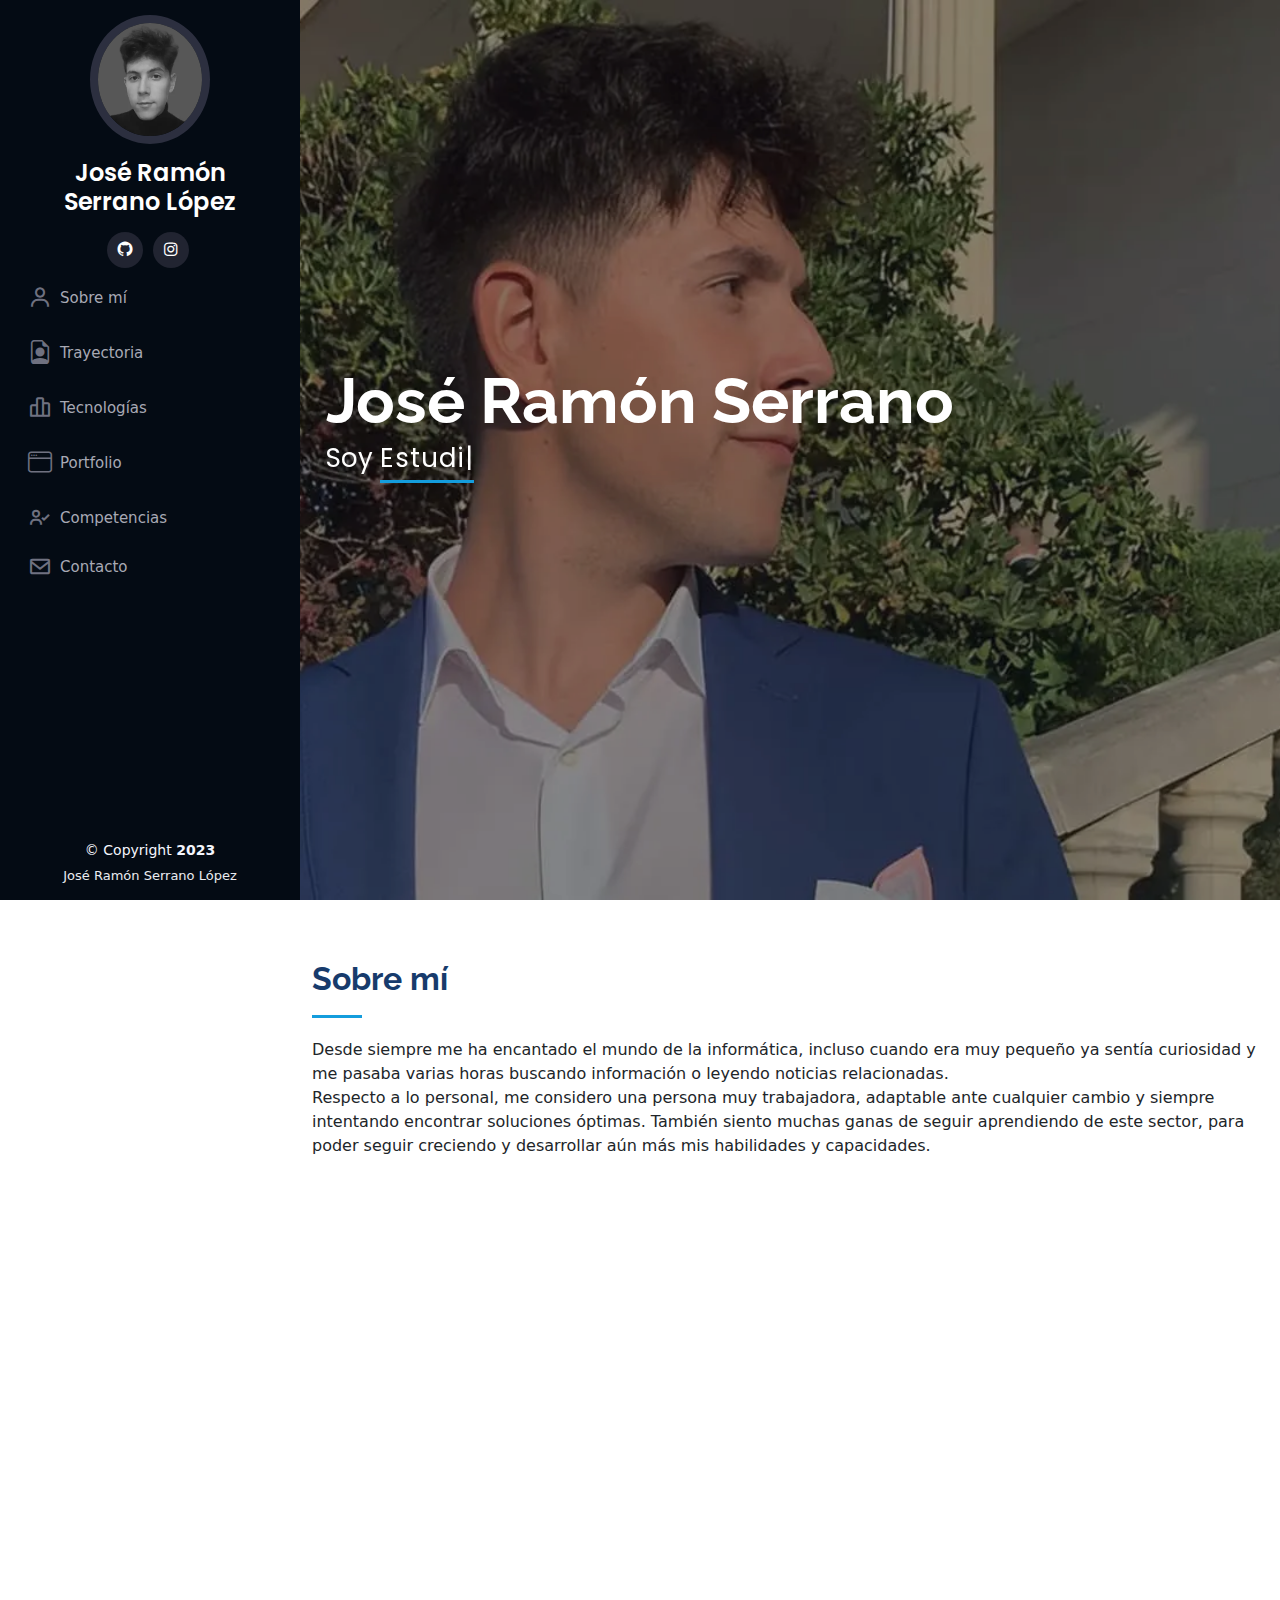
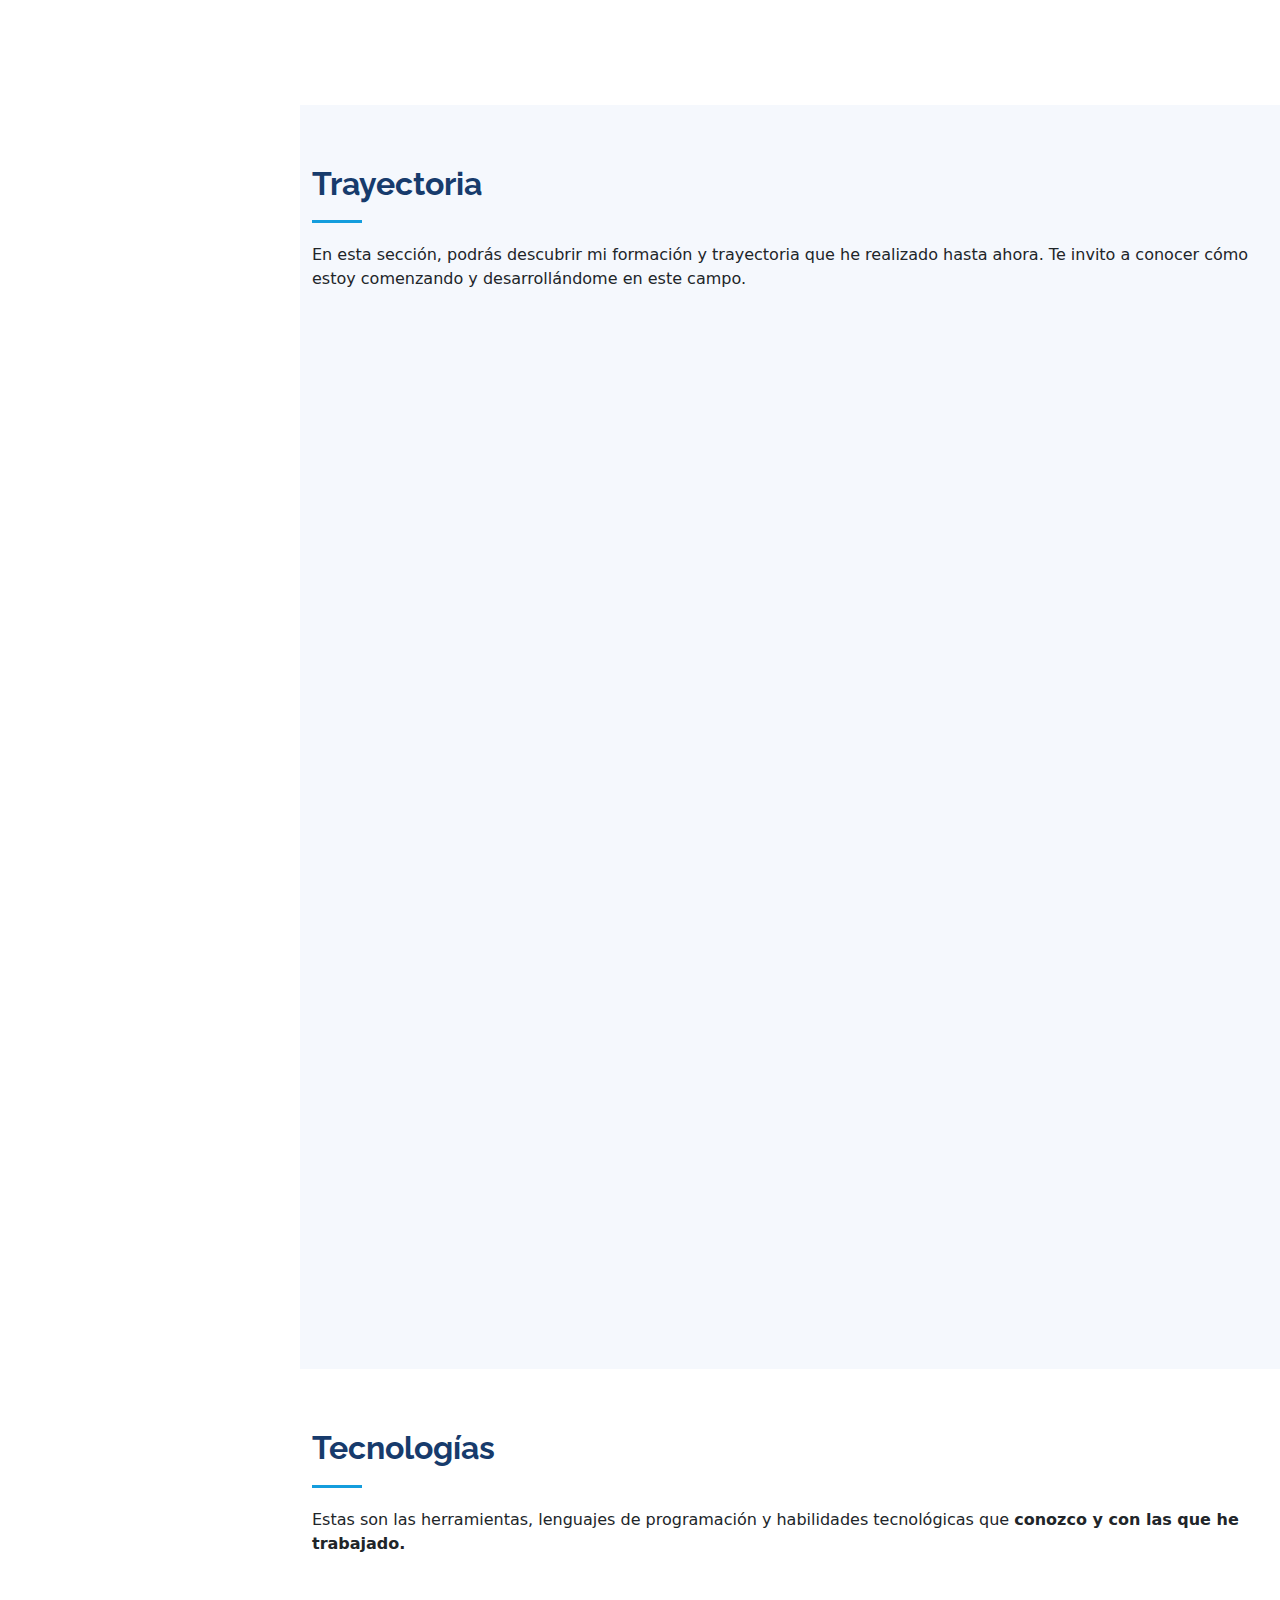
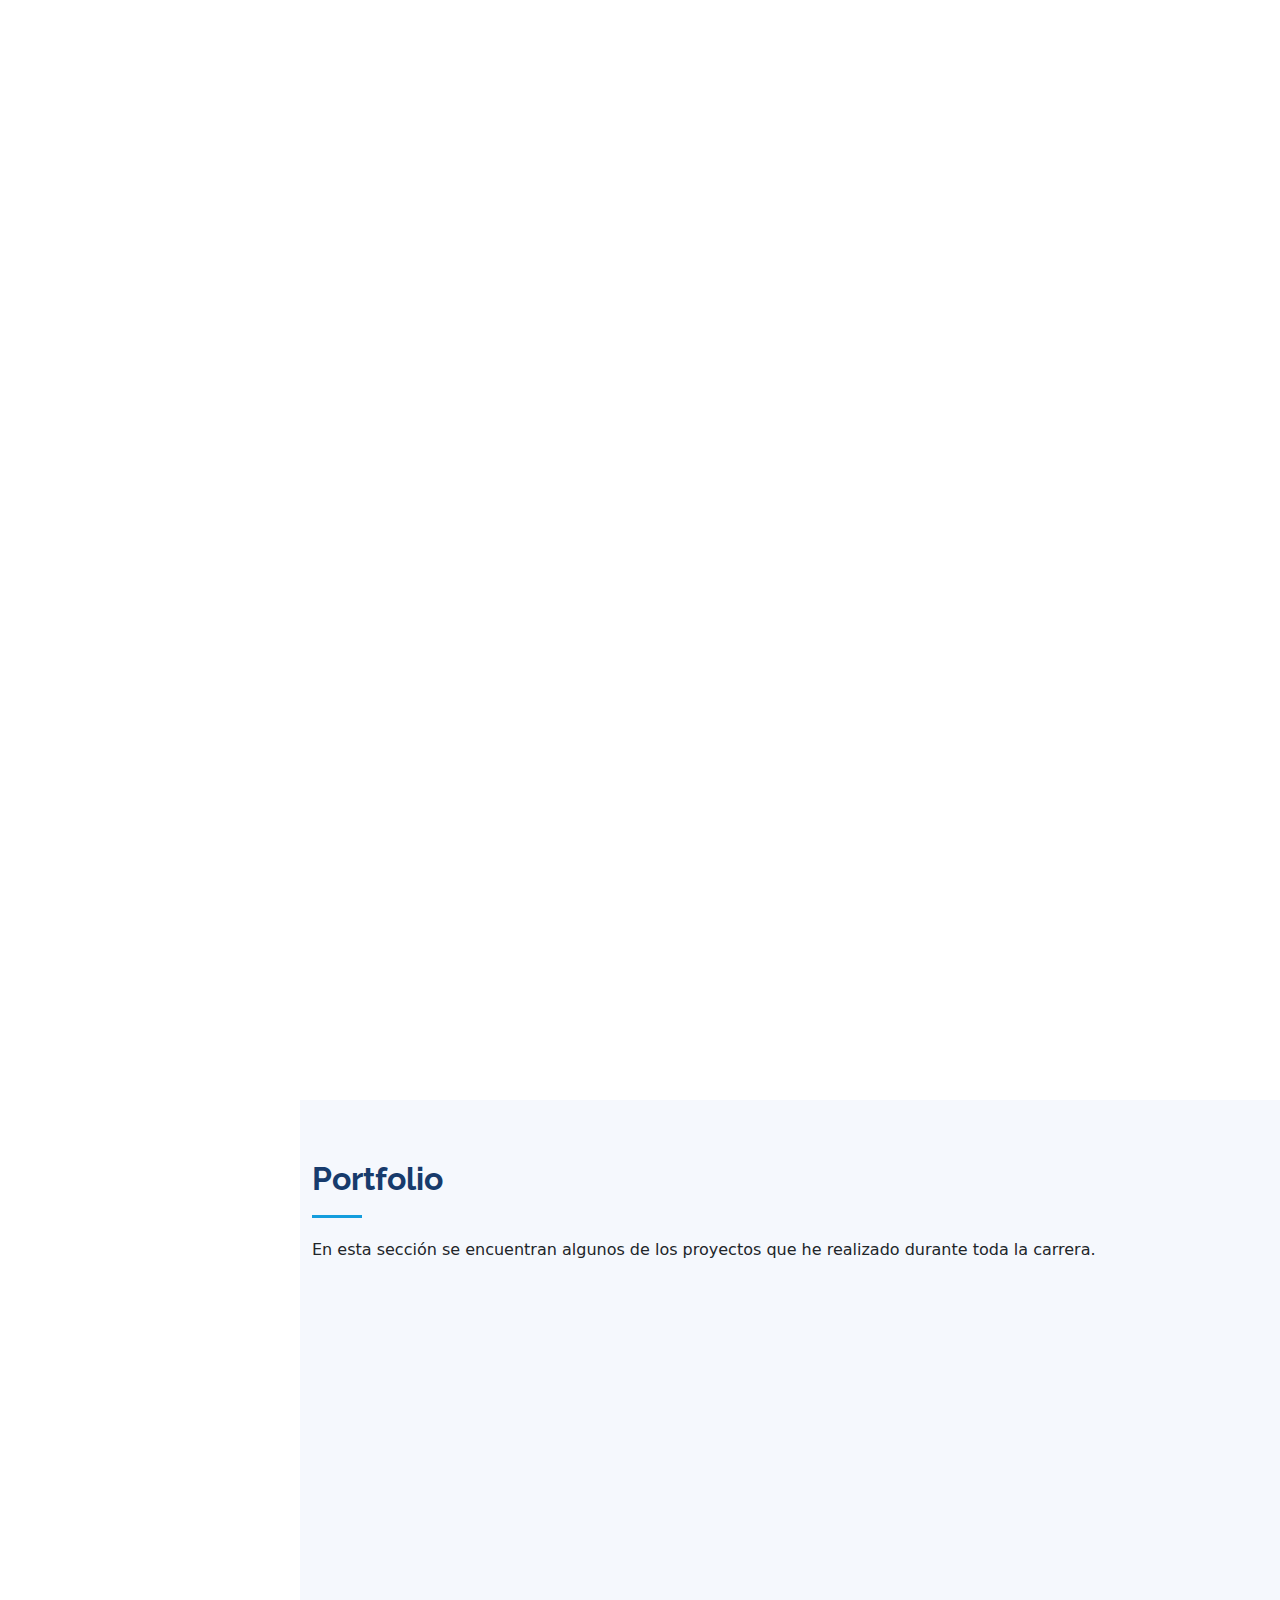
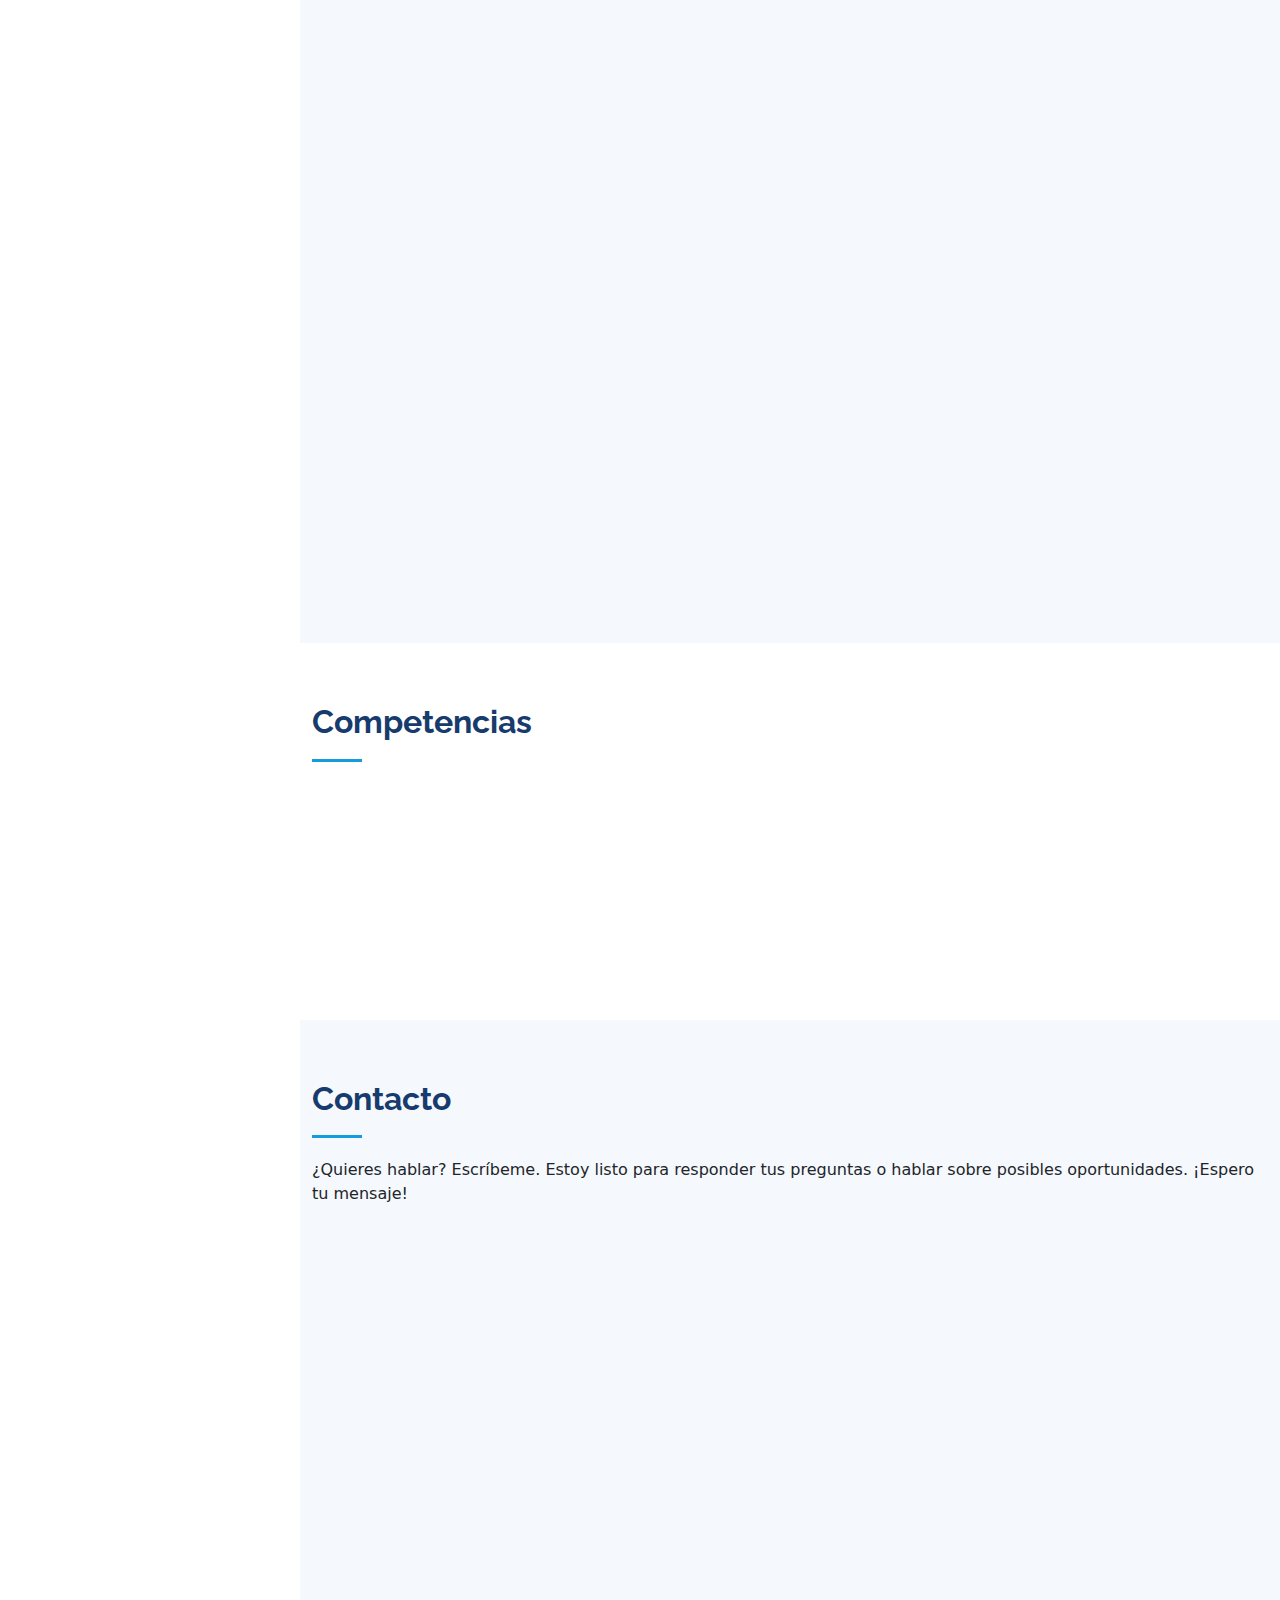
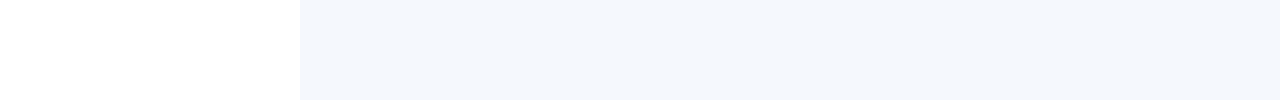
==== commit 705d3dd9: "2" ====
--- a/index.html
+++ b/index.html
@@ -17,14 +17,14 @@
   <meta content="width=device-width, initial-scale=1.0" name="viewport">
 
   <title>José Ramón Serrano López</title>
+  <meta name="description" content="Hola, yo soy José Ramón Serrano López, estudiante de Ingeniería Informática de la Escuela Superior Informática de la UCLM. En esta página podrás conocerme un poco mejor, ya que podrás ver mis habilidades y capacidades tanto técnicas como no técnicas y algo de información personal.">
+  <meta name="keywords" content="José Ramón Serrano López, jrserrano, Ingeniero Informático, UCLM, Web, Ciudad Real, ESI, Escuela Superior de Informática, Tecnología, Información">
 
   <!-- Favicons -->
   <link href="assets/img/favicon.png" rel="icon">
   <link href="assets/img/apple-touch-icon.png" rel="apple-touch-icon">
 
-  <meta name="description" content="Hola, yo soy José Ramón Serrano López, estudiante de Ingeniería Informática de la Escuela Superior Informática de la UCLM. En esta página podrás conocerme un poco mejor, ya que podrás ver mis habilidades y capacidades tanto técnicas como no técnicas y algo de información personal.">
-  <meta name="keywords" content="José Ramón Serrano López, jrserrano, Ingeniero Informático, UCLM, Web, Ciudad Real, ESI, Escuela Superior de Informática, Tecnología, Información">
-
+  
 
   <!-- Vendor CSS Files -->
   <link href="assets/css/style.css" rel="stylesheet">
@@ -106,7 +106,7 @@
                   <li><i class="bi bi-chevron-right"></i> <strong>Dirección:</strong> <span>La Solana, Ciudad Real</span></li>
                   <li><i class="bi bi-chevron-right"></i> <strong>Edad:</strong> <span>22 años</span></li>
                   <li><i class="bi bi-chevron-right"></i> <strong>Estudios:</strong> <span>Grado en Ingeniería Informática</span></li>
-                  <li><i class="bi bi-chevron-right"></i> <strong>Correo:</strong> <span>JoseRamon.SerranoLopez@gmail.es</span></li>
+                  <li><i class="bi bi-chevron-right"></i> <strong>Correo:</strong> <span>JoseRamon.SerranoLopez@gmail.com</span></li>
 
                 </ul>
                 <div class="skills_container justify-content-center">
@@ -411,9 +411,9 @@
           </div>
           <div class="col-lg-4 col-md-6 portfolio-item filter-Web">
             <div class="portfolio-wrap">
-              <img src="assets/img/portfolio/Juegos2023/Juegos2023.png" width="522" height="440" class="img-fluid" alt="si-lab">
-              <div class="portfolio-links">
-                <a href="Juegos2023.html" title="More Details"><i class="bx bx-plus"></i></a>
+              <img src="assets/img/portfolio/GameROM/GameROM.png" width="522" height="440" class="img-fluid" alt="si-lab">
+              <div class="portfolio-links">
+                <a href="GameROM.html" title="More Details"><i class="bx bx-plus"></i></a>
               </div>
             </div>
           </div>
@@ -480,7 +480,8 @@
               <div class="phone">
                 <i class="bi bi-envelope"></i>
                 <h4>Correo Electrónico:</h4>
-                <p><a href="mailto:JoseRamon.SerranoLopez@gmail.es">JoseRamon.SerranoLopez@gmail.es</a></p>
+                <p><a href="mailto:JoseRamon.SerranoLopez@gmail.com
+">JoseRamon.SerranoLopez@gmail.com</a></p>
               </div>
               <div class="phone">
                 <i class='bx bxl-whatsapp'></i>
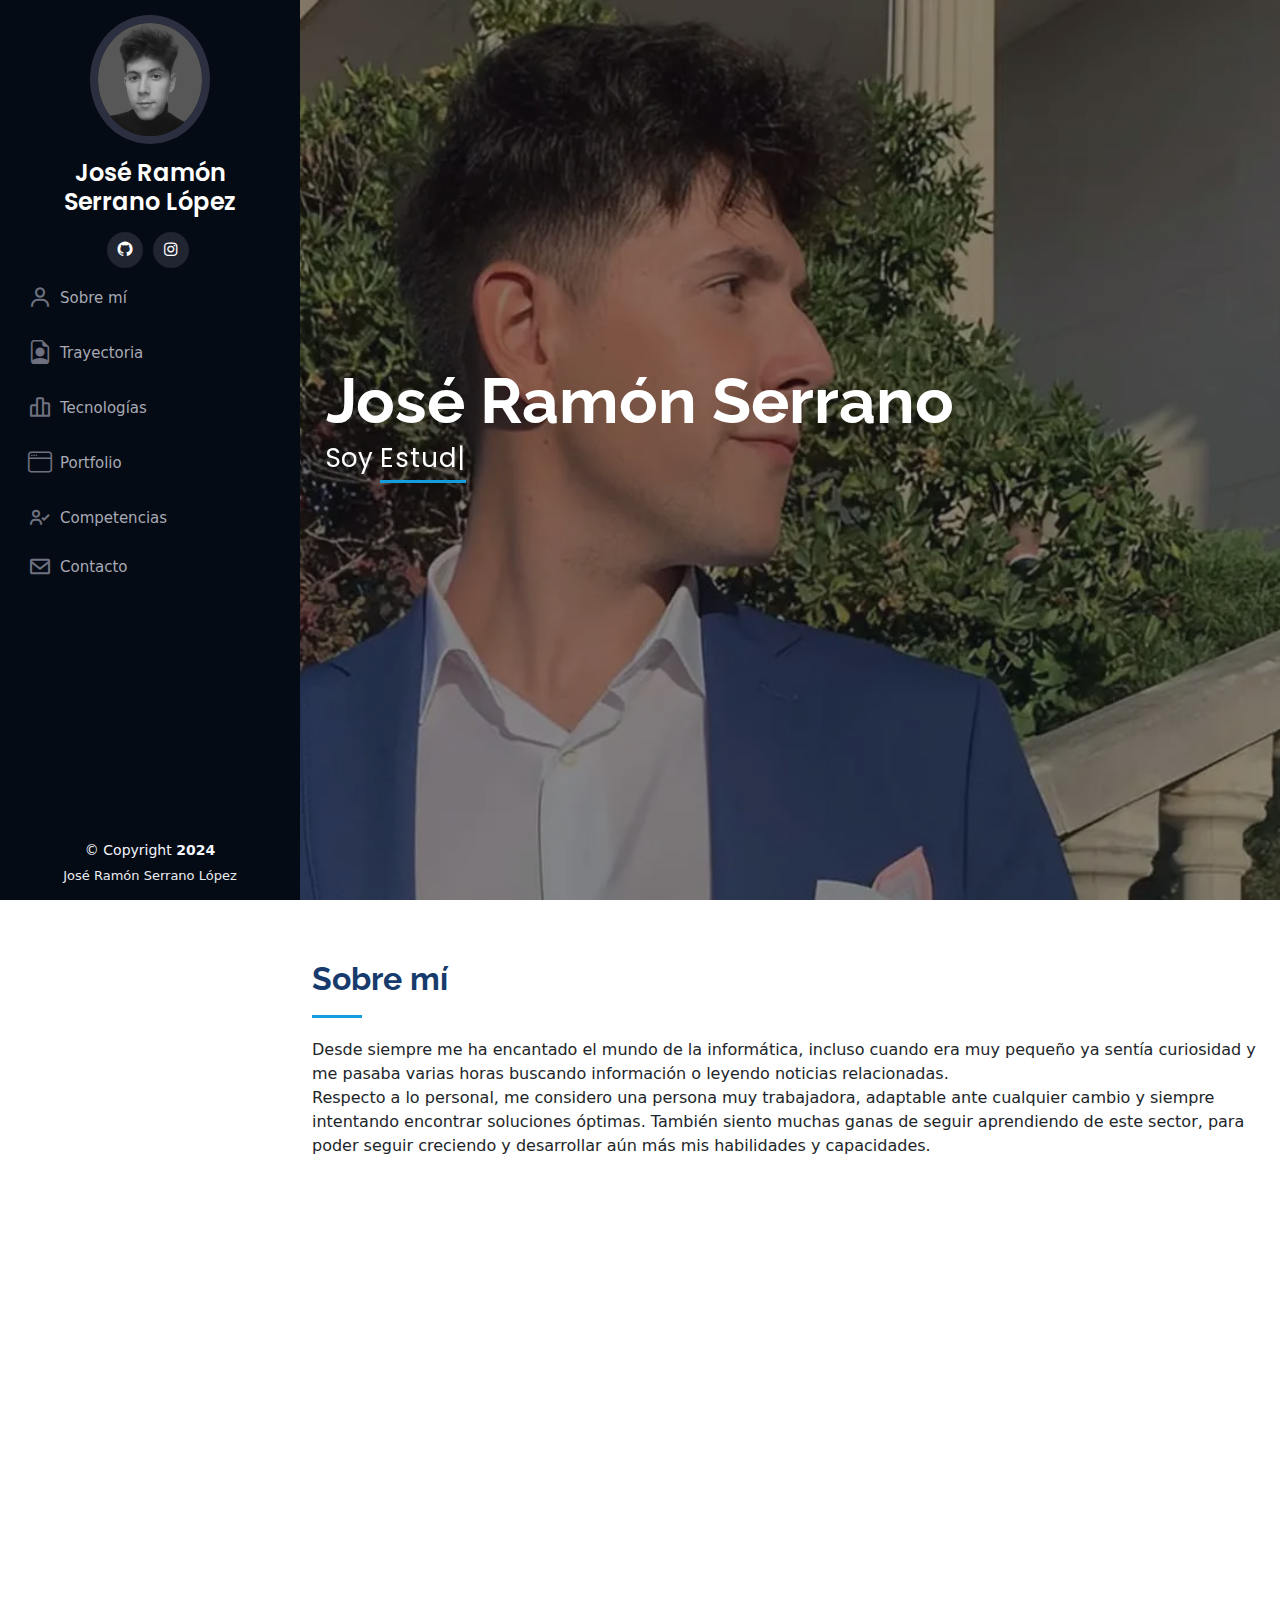
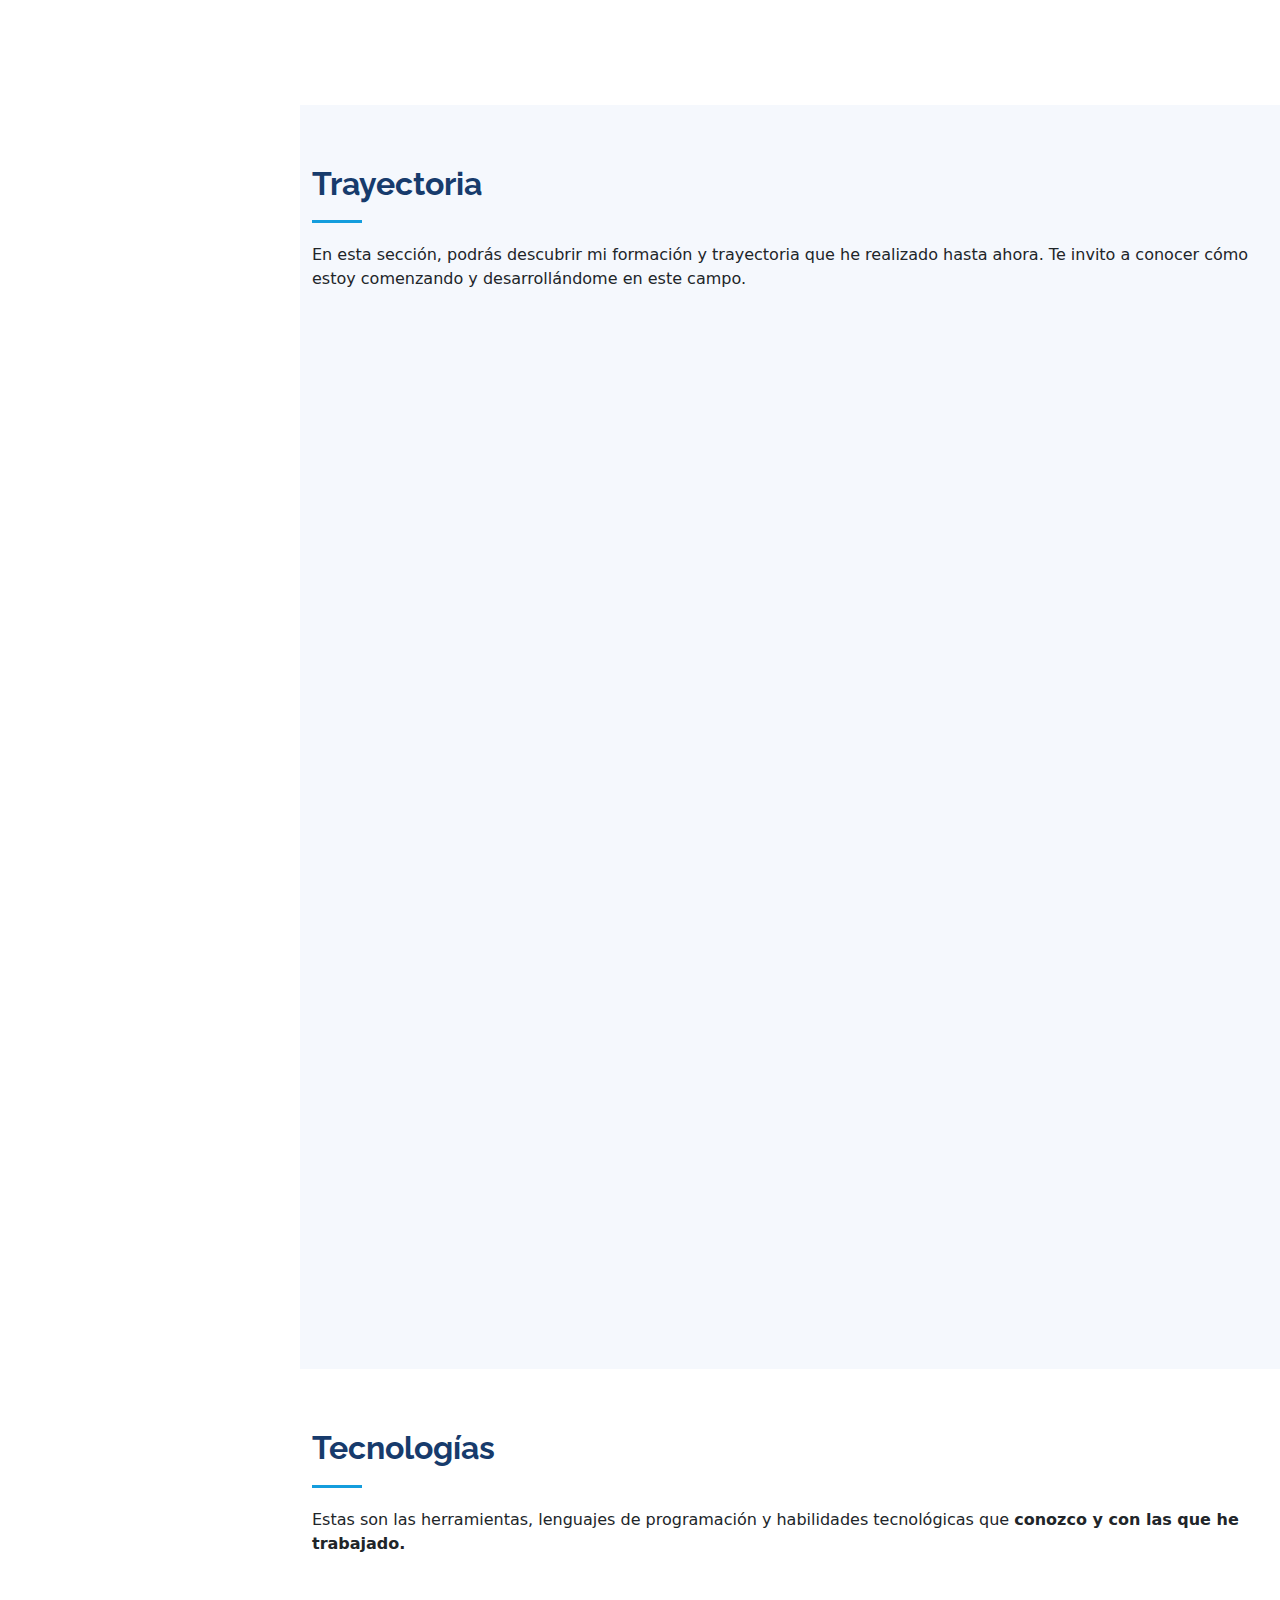
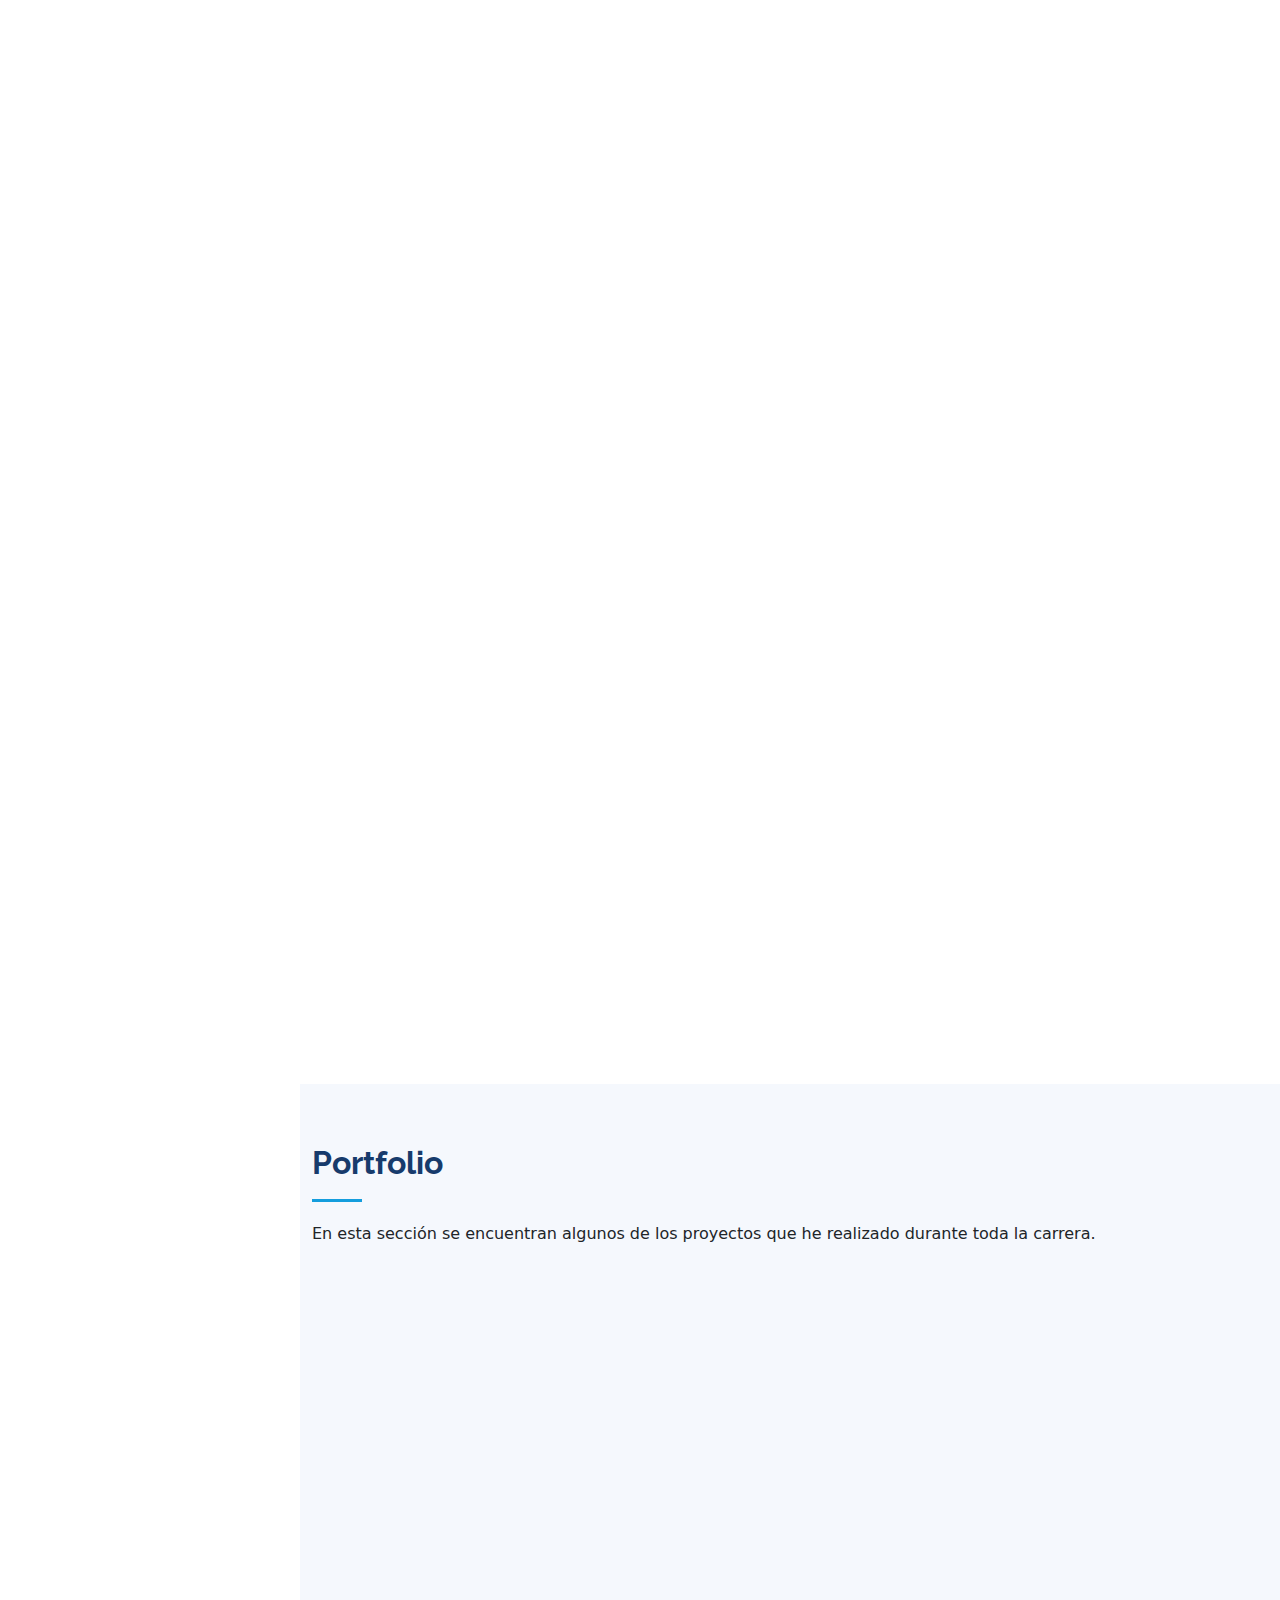
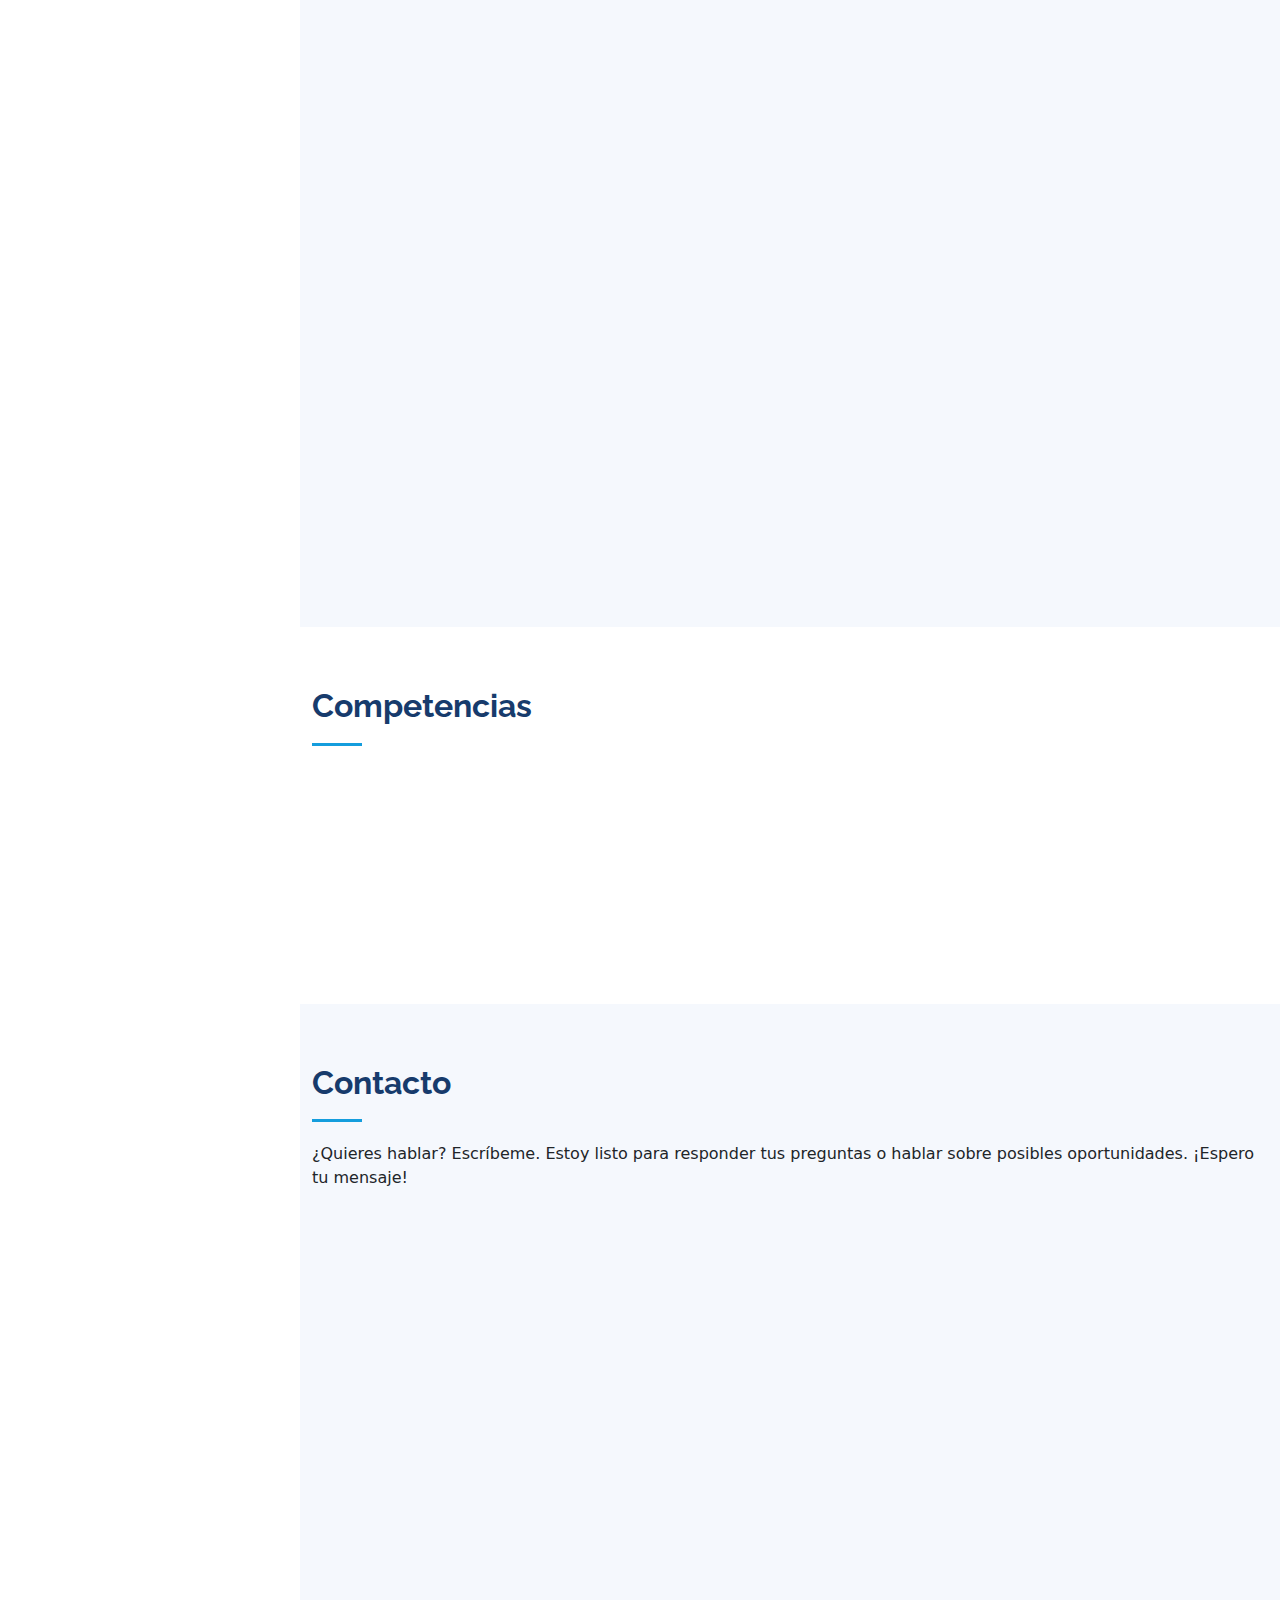
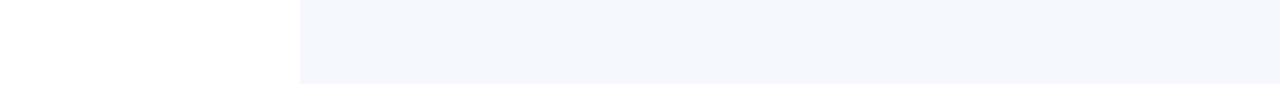
==== commit c93a0b5b: "Actualizado la página principal con el CV y finalización de carreraç" ====
--- a/index.html
+++ b/index.html
@@ -104,7 +104,7 @@
                   <li><i class="bi bi-chevron-right"></i> <strong>Fecha de Nacimiento:</strong> <span>16 de Junio del 2001</span></li>
                   <li><i class="bi bi-chevron-right"></i> <strong>Teléfono de Contacto:</strong> <span>644 863 444</span></li>
                   <li><i class="bi bi-chevron-right"></i> <strong>Dirección:</strong> <span>La Solana, Ciudad Real</span></li>
-                  <li><i class="bi bi-chevron-right"></i> <strong>Edad:</strong> <span>22 años</span></li>
+                  <li><i class="bi bi-chevron-right"></i> <strong>Edad:</strong> <span>23 años</span></li>
                   <li><i class="bi bi-chevron-right"></i> <strong>Estudios:</strong> <span>Grado en Ingeniería Informática</span></li>
                   <li><i class="bi bi-chevron-right"></i> <strong>Correo:</strong> <span>JoseRamon.SerranoLopez@gmail.com</span></li>
 
@@ -144,7 +144,7 @@
               </div>
             <div class="resume-item">
               <h4>Grado en Ingeniería Informática</h4>
-              <h5>2019 - Presente</h5>
+              <h5>2019 - 2024</h5>
               <p><em>Estudios universitarios realizados en <a href="https://esi.uclm.es/">Escuela Superior de Informática UCLM, Ciudad Real.</a><br>
               </em>
               <ul>
@@ -253,7 +253,19 @@
                 </table>
               </div>
             </div>
-
+            <div class = skills_container>
+              <h3 class="resume-title"><strong>Frameworks</strong></h3>
+              <div class = "table-wrapper ">
+                <table class="skills_table" data-aos="fade-up">
+                  <tr>
+                    <td><div class="skills_effect"><div class="skills_boto"><img src="assets/img/tecnologías/wpf.png" width="60" height="60" alt="wpf"></div></a><p><p><h5>WPF</h5></p></p></div></td>
+                    <td><div class="skills_effect"><div class="skills_boto"><img src="assets/img/tecnologías/windows.svg" width="60" height="60" alt="uwp"></div></a><p><p><h5>UWP</h5></p></p></div></td>
+                    <td><div class="skills_effect"><div class="skills_boto"><img src="assets/img/tecnologías/angular.svg" width="60" height="60" alt="angular"></div></a><p><p><h5>Angular</h5></p></p></div></td>
+                    <td><div class="skills_effect"><div class="skills_boto"><img src="assets/img/tecnologías/spring.svg" width="60" height="60" alt="spring"></div></a><p><p><h5>Spring</h5></p></p></div></td>
+                  </tr>
+                </table>
+              </div>
+            </div>
           </div>
 
           <div class="col-lg-6 align-items-center" data-aos="fade-up" data-aos-delay="100">
@@ -304,24 +316,21 @@
                     </tr>
                   </table>
                 </div>
+                <div class = skills_container>
+                  <h3 class="resume-title"><strong>Herramientas de Microsoft</strong></h3>
+                  <div class = "table-wrapper ">
+                    <table class="skills_table" data-aos="fade-up">
+                      <tr>
+                        <td><div class="skills_effect"><div class="skills_boto"><img src="assets/img/tecnologías/power_apps" width="60" height="60" alt="power-apps"></div></a><p><p><h5>Power Apps</h5></p></p></div></td>
+                        <td><div class="skills_effect"><div class="skills_boto"><img src="assets/img/tecnologías/power_automate" width="60" height="60" alt="css"></div></a><p><p><h5>Power Automate</h5></p></p></div></td>
+                         </tr>
+                    </table>
+                  </div>
               </div>
             </div>
           </div>
           <p></p>
-          <div class="col-lg-12 align-items-center" data-aos="fade-up" data-aos-delay="100">
-            <div class = skills_container>
-              <h3 class="resume-title"><strong>Frameworks</strong></h3>
-              <div class = "table-wrapper ">
-                <table class="skills_table" data-aos="fade-up">
-                  <tr>
-                    <td><div class="skills_effect"><div class="skills_boto"><img src="assets/img/tecnologías/wpf.png" width="60" height="60" alt="wpf"></div></a><p><p><h5>WPF</h5></p></p></div></td>
-                    <td><div class="skills_effect"><div class="skills_boto"><img src="assets/img/tecnologías/windows.svg" width="60" height="60" alt="uwp"></div></a><p><p><h5>UWP</h5></p></p></div></td>
-                    <td><div class="skills_effect"><div class="skills_boto"><img src="assets/img/tecnologías/angular.svg" width="60" height="60" alt="angular"></div></a><p><p><h5>Angular</h5></p></p></div></td>
-                    <td><div class="skills_effect"><div class="skills_boto"><img src="assets/img/tecnologías/spring.svg" width="60" height="60" alt="spring"></div></a><p><p><h5>Spring</h5></p></p></div></td>
-                  </tr>
-                </table>
-              </div>
-            </div>
+          
           </div>
         </div>
       </div>
@@ -506,7 +515,7 @@
   <footer id="footer">
     <div class="container">
       <div class="copyright">
-        &copy; Copyright <strong><span>2023</span></strong>
+        &copy; Copyright <strong><span>2024</span></strong>
       </div>
       <div class="credits">
      José Ramón Serrano López
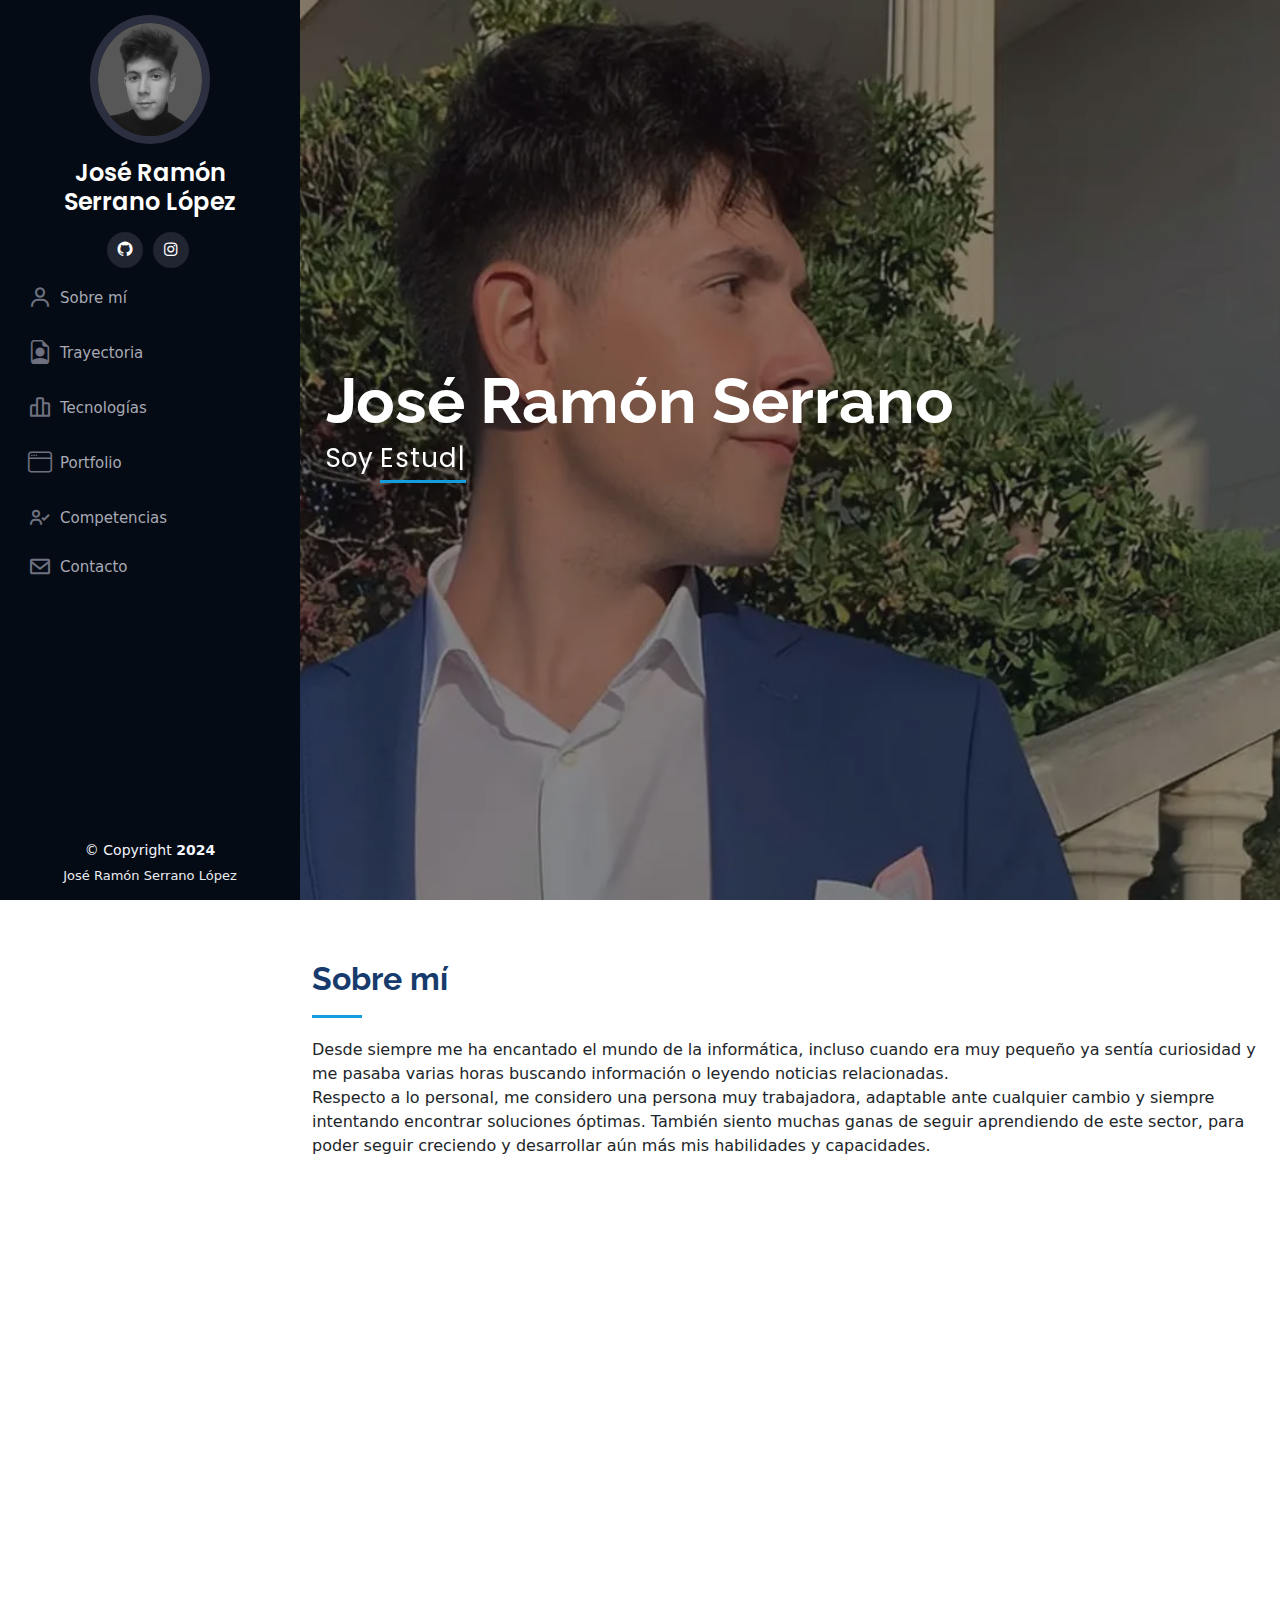
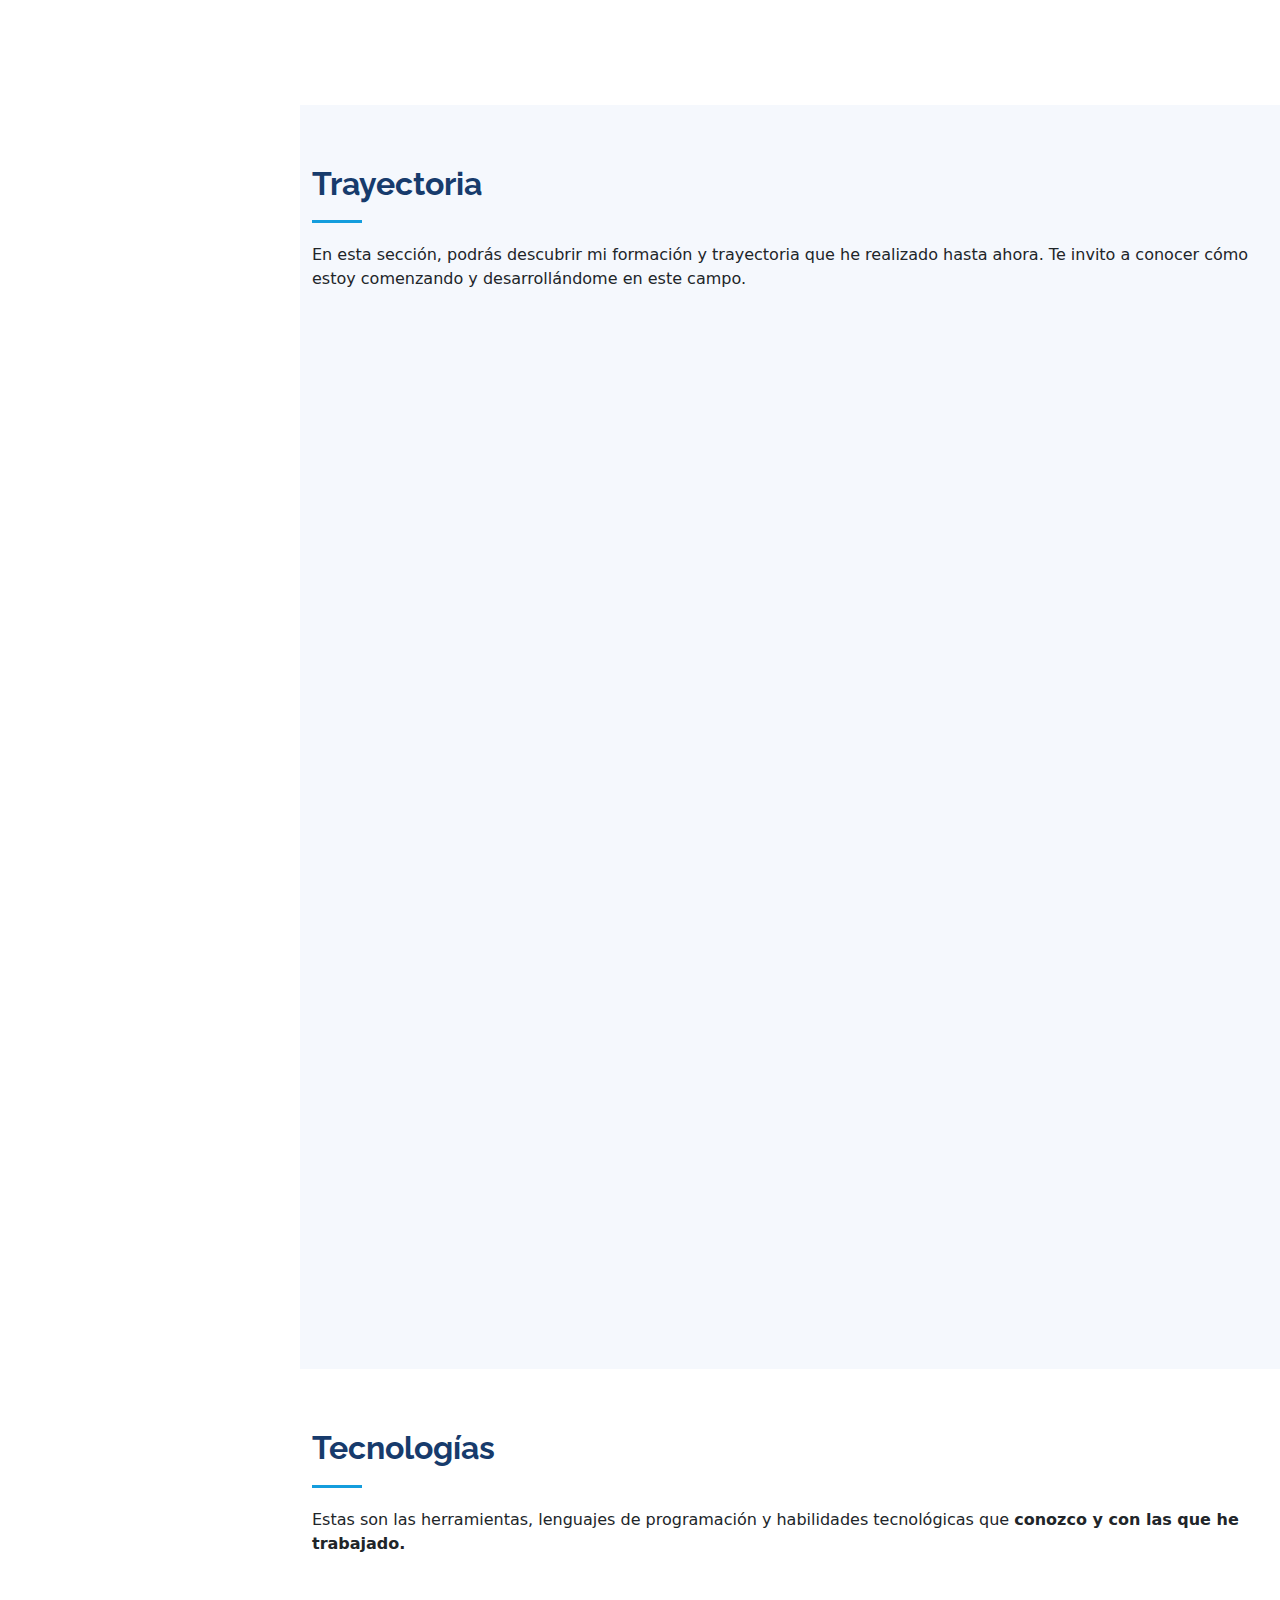
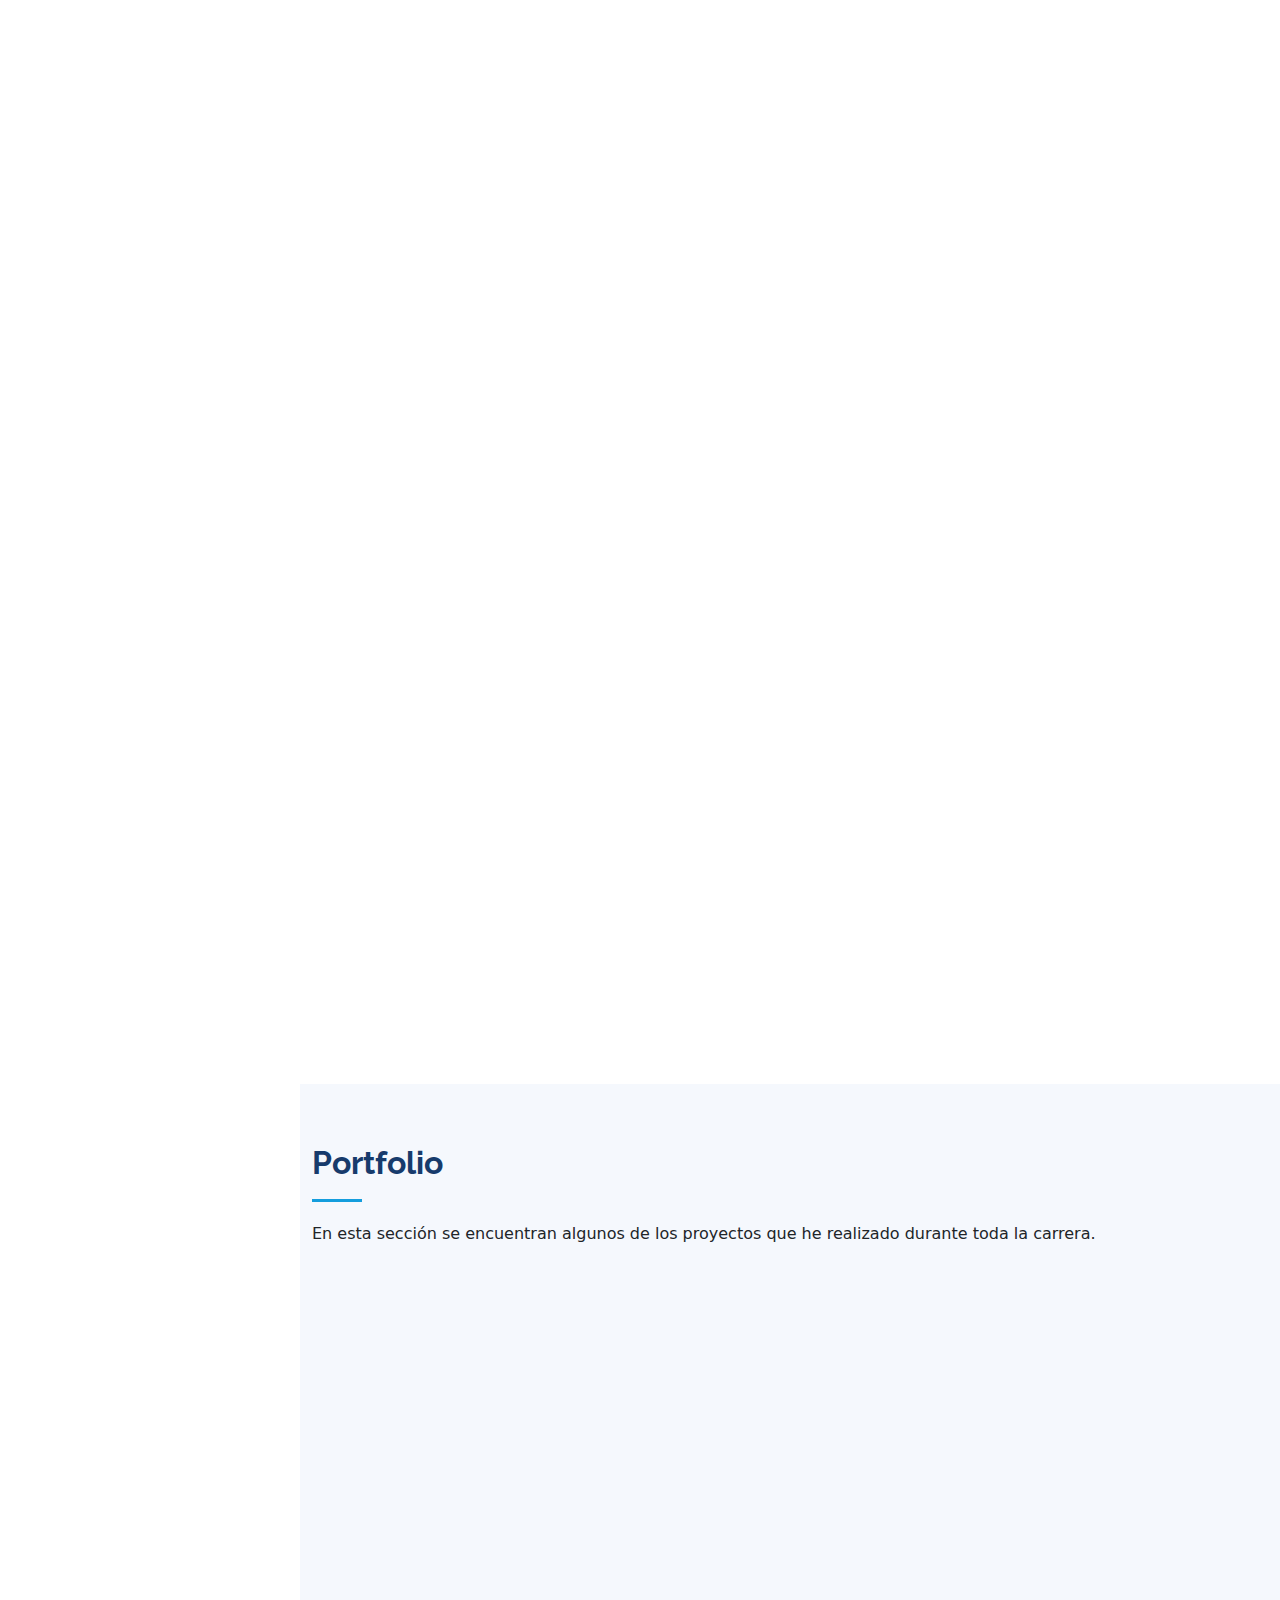
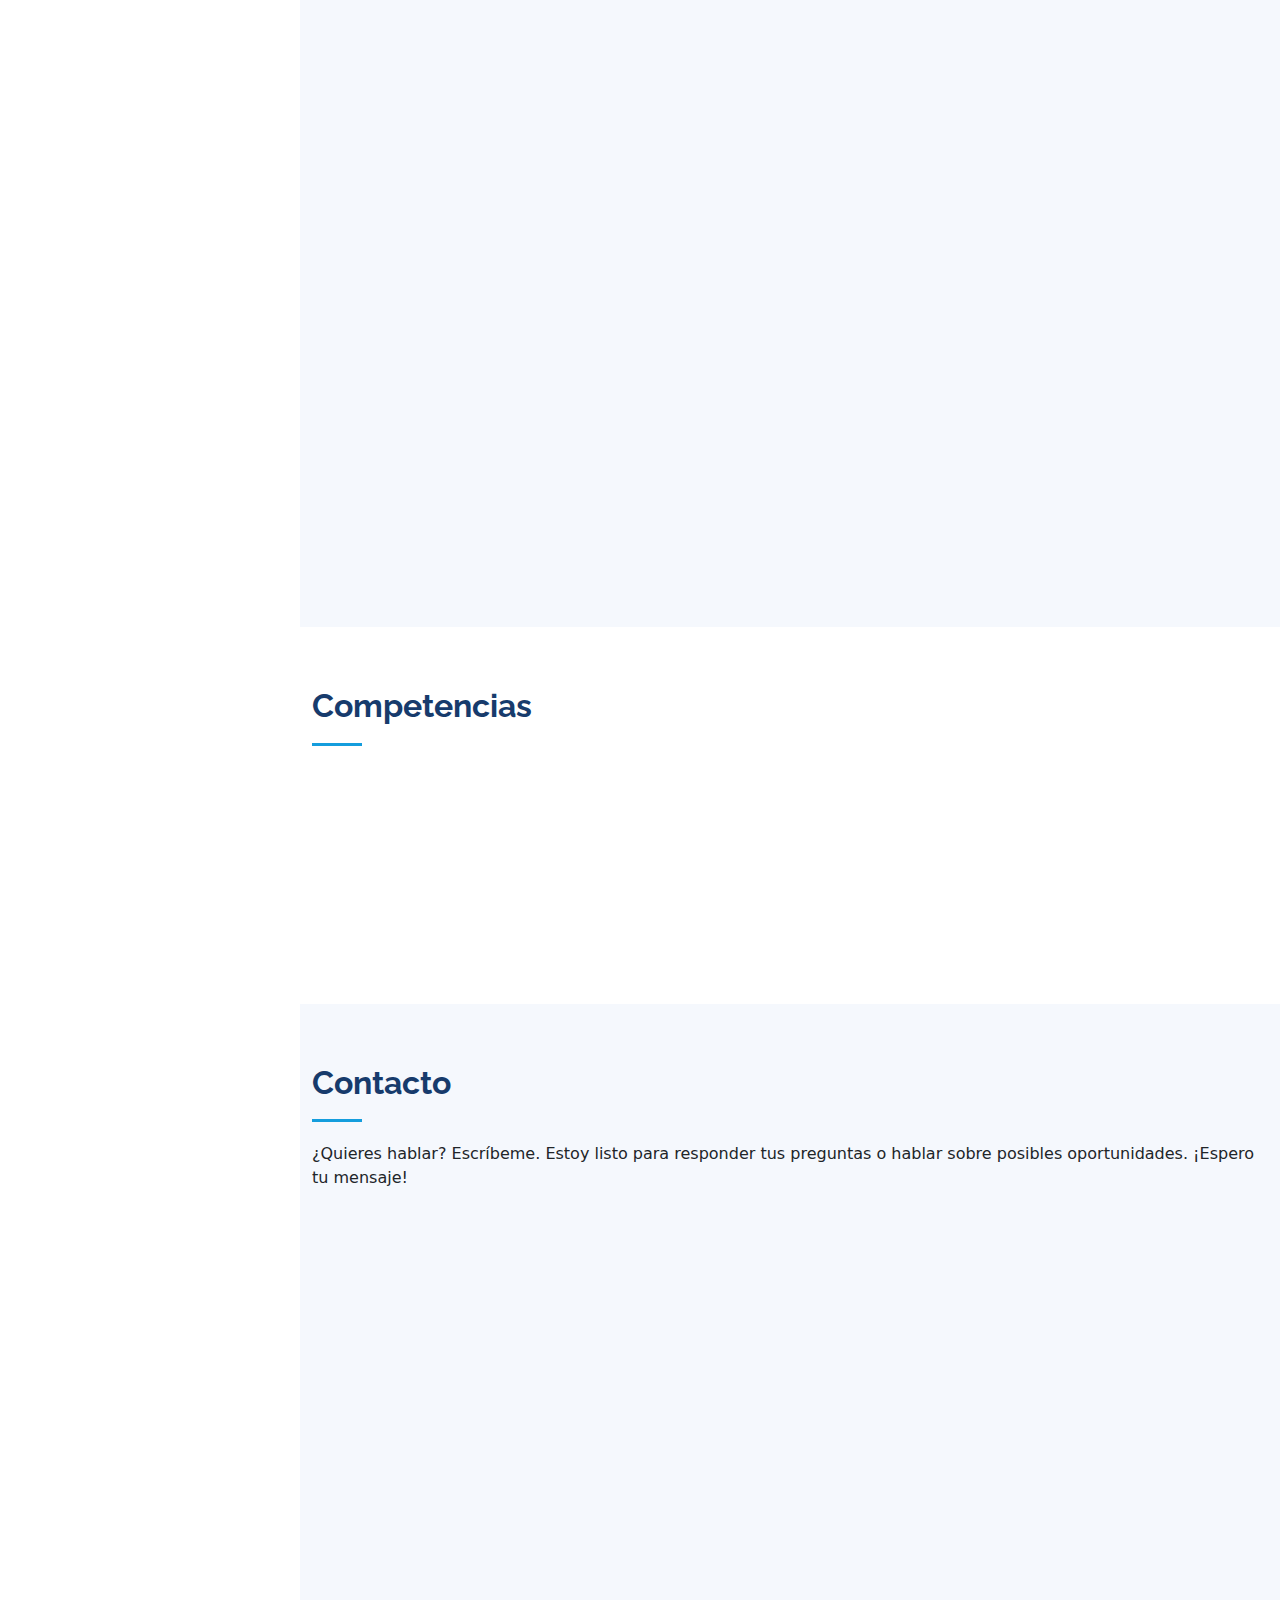
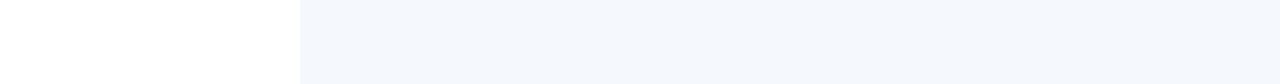
==== commit 626e0ece: "Actializados iconos de Herramientas de Microsoft" ====
--- a/index.html
+++ b/index.html
@@ -321,8 +321,8 @@
                   <div class = "table-wrapper ">
                     <table class="skills_table" data-aos="fade-up">
                       <tr>
-                        <td><div class="skills_effect"><div class="skills_boto"><img src="assets/img/tecnologías/power_apps" width="60" height="60" alt="power-apps"></div></a><p><p><h5>Power Apps</h5></p></p></div></td>
-                        <td><div class="skills_effect"><div class="skills_boto"><img src="assets/img/tecnologías/power_automate" width="60" height="60" alt="css"></div></a><p><p><h5>Power Automate</h5></p></p></div></td>
+                        <td><div class="skills_effect"><div class="skills_boto"><img src="assets/img/tecnologías/power_apps.svg" width="60" height="60" alt="power-apps"></div></a><p><p><h5>Power Apps</h5></p></p></div></td>
+                        <td><div class="skills_effect"><div class="skills_boto"><img src="assets/img/tecnologías/power_automate.svg" width="60" height="60" alt="css"></div></a><p><p><h5>Power Automate</h5></p></p></div></td>
                          </tr>
                     </table>
                   </div>
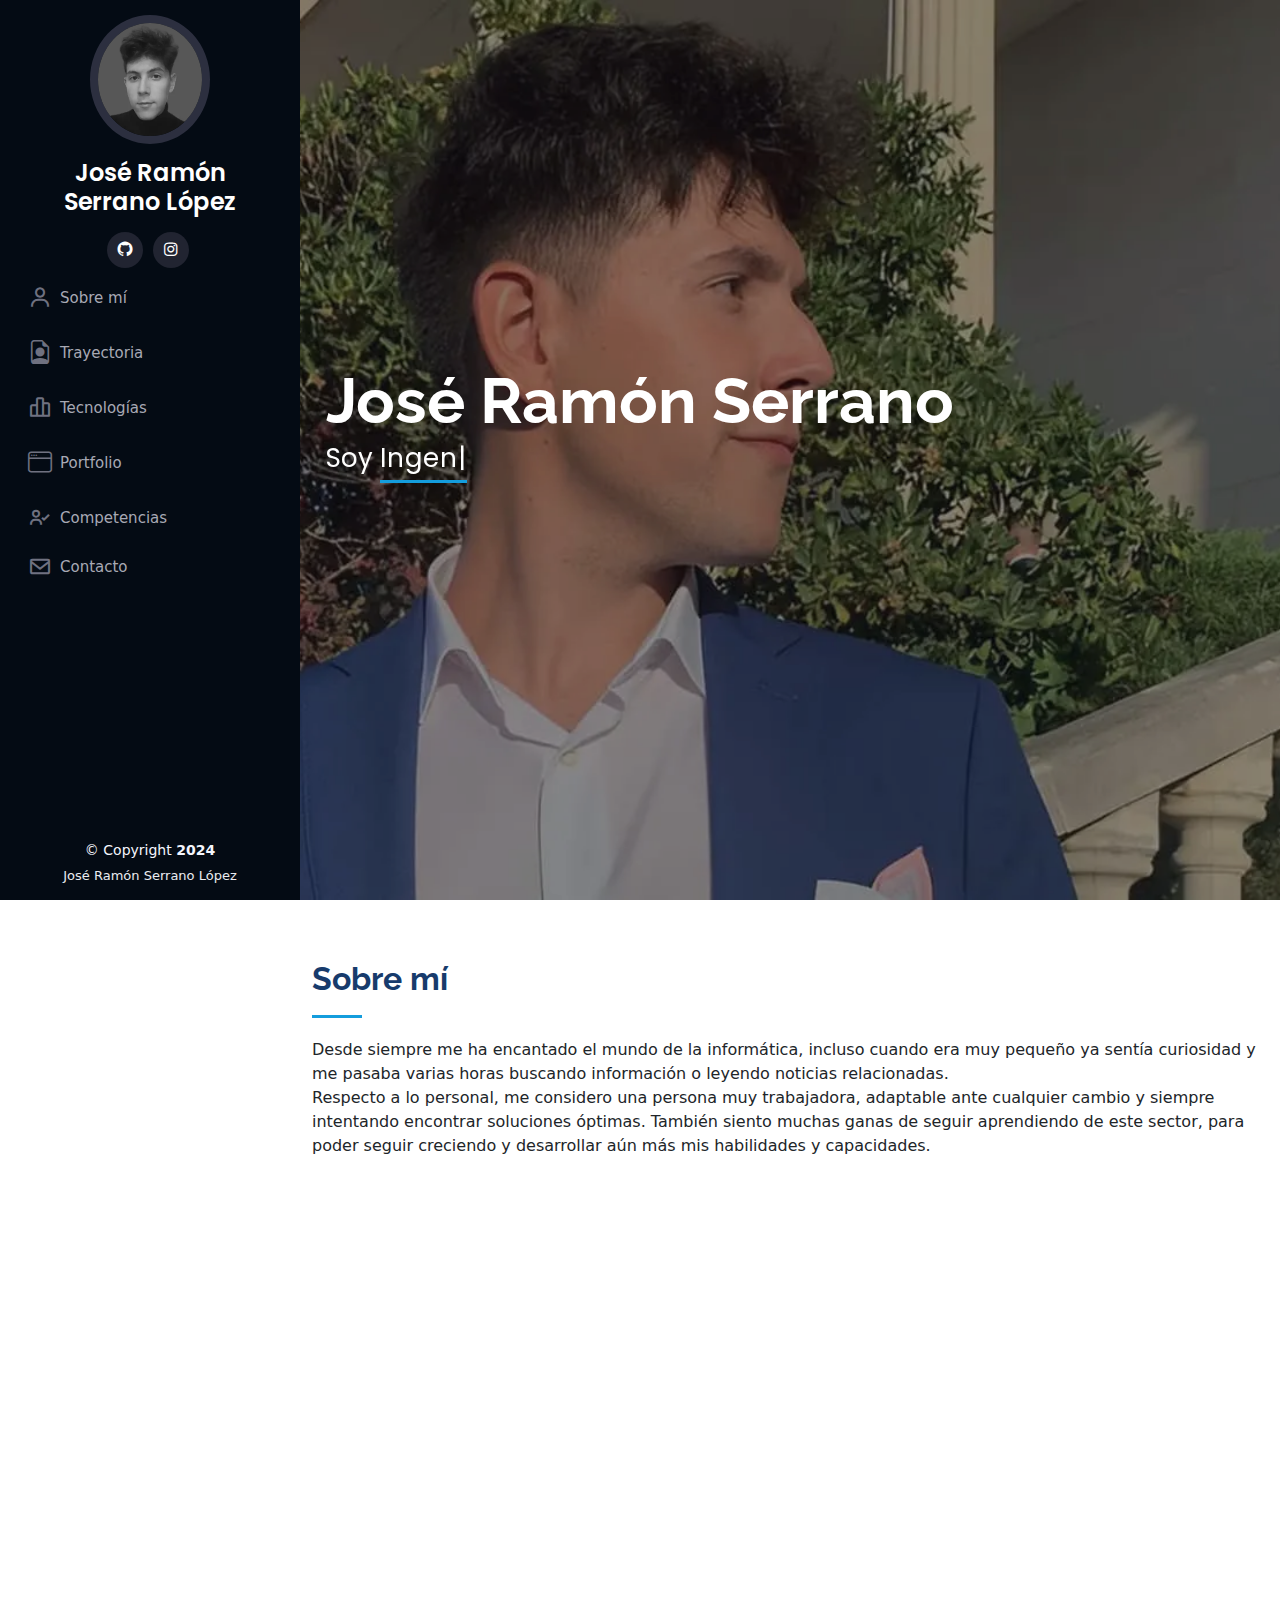
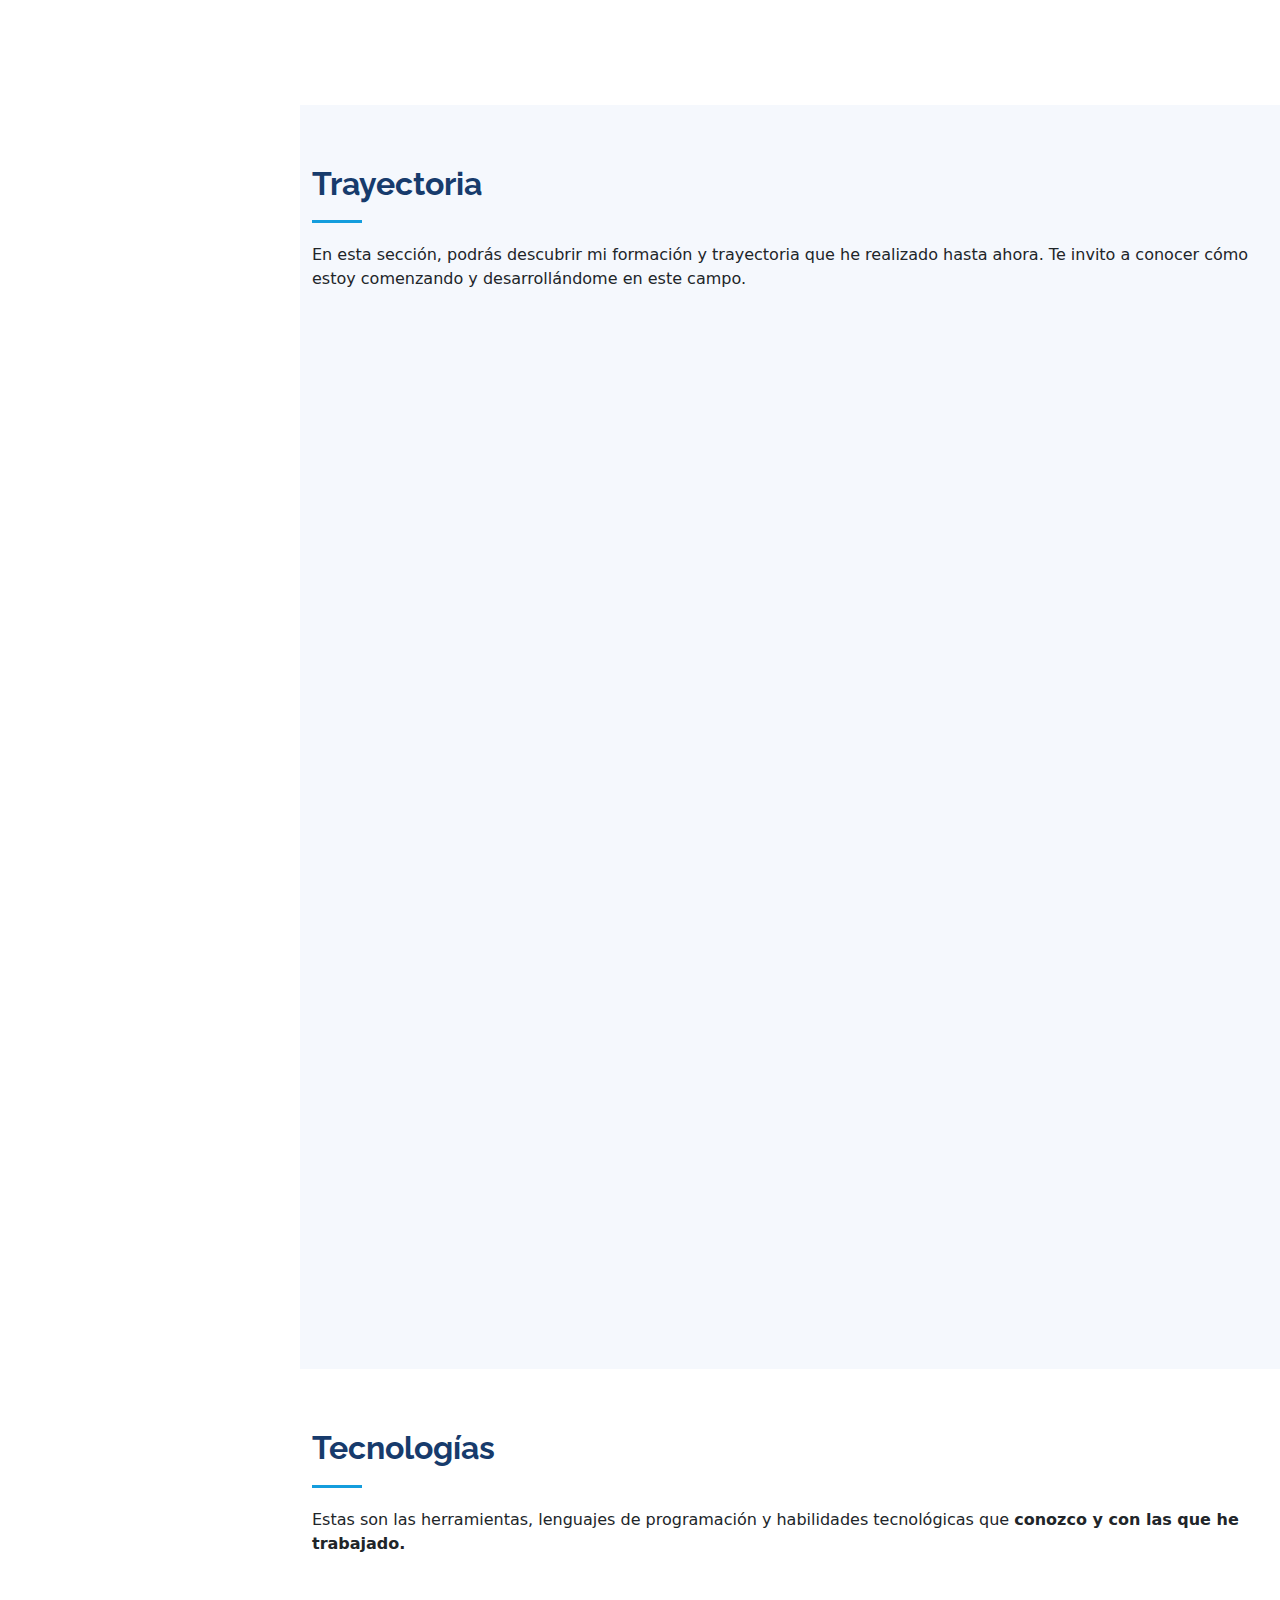
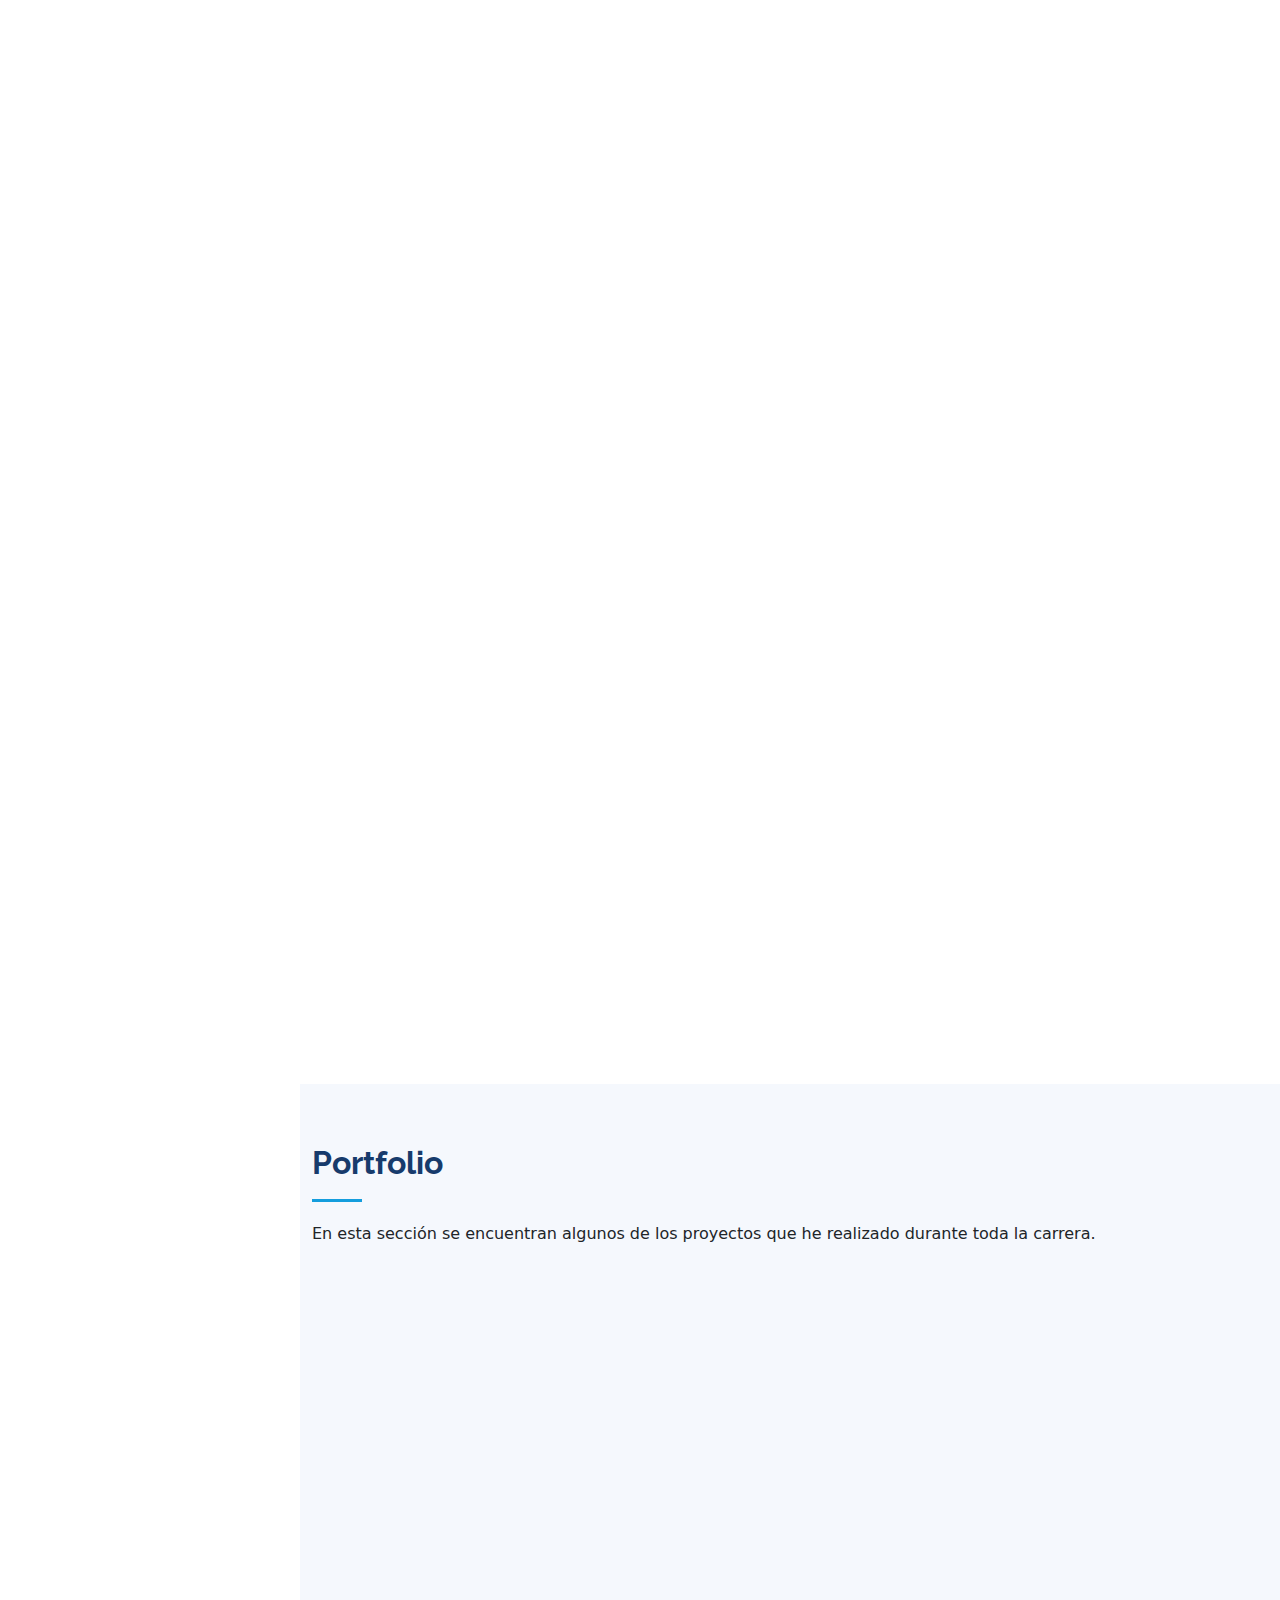
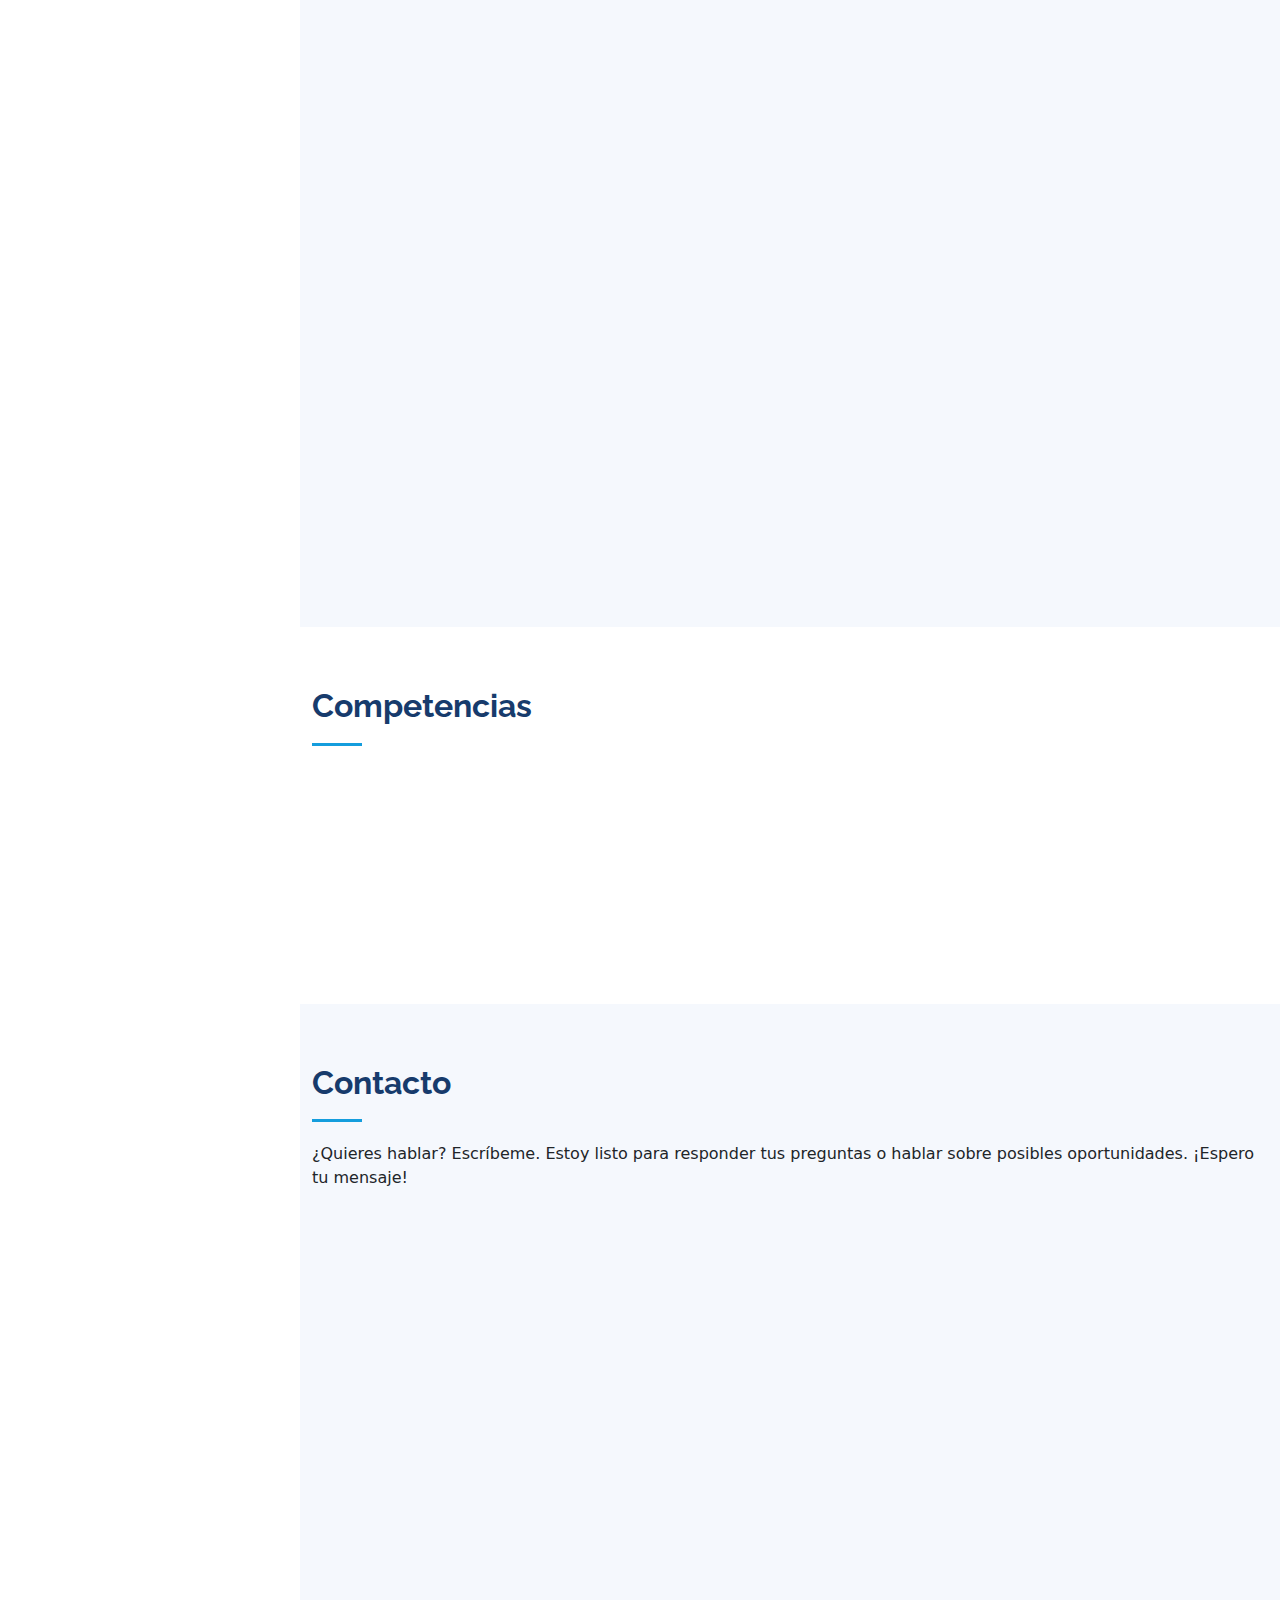
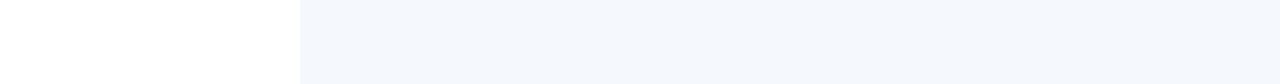
==== commit 469ec92d: "Actualizado el texto de inicio" ====
--- a/index.html
+++ b/index.html
@@ -77,7 +77,7 @@
     <div class="hero-container" data-aos="fade-in">
 
       <h1>José Ramón Serrano</h1>
-      <p>Soy <span class="typed" data-typed-items="Estudiante, Ingeniero Informático"></span></p>
+      <p>Soy <span class="typed" data-typed-items="Ingeniero Informático"></span></p>
     </div>
   </section><!-- End Hero -->
 
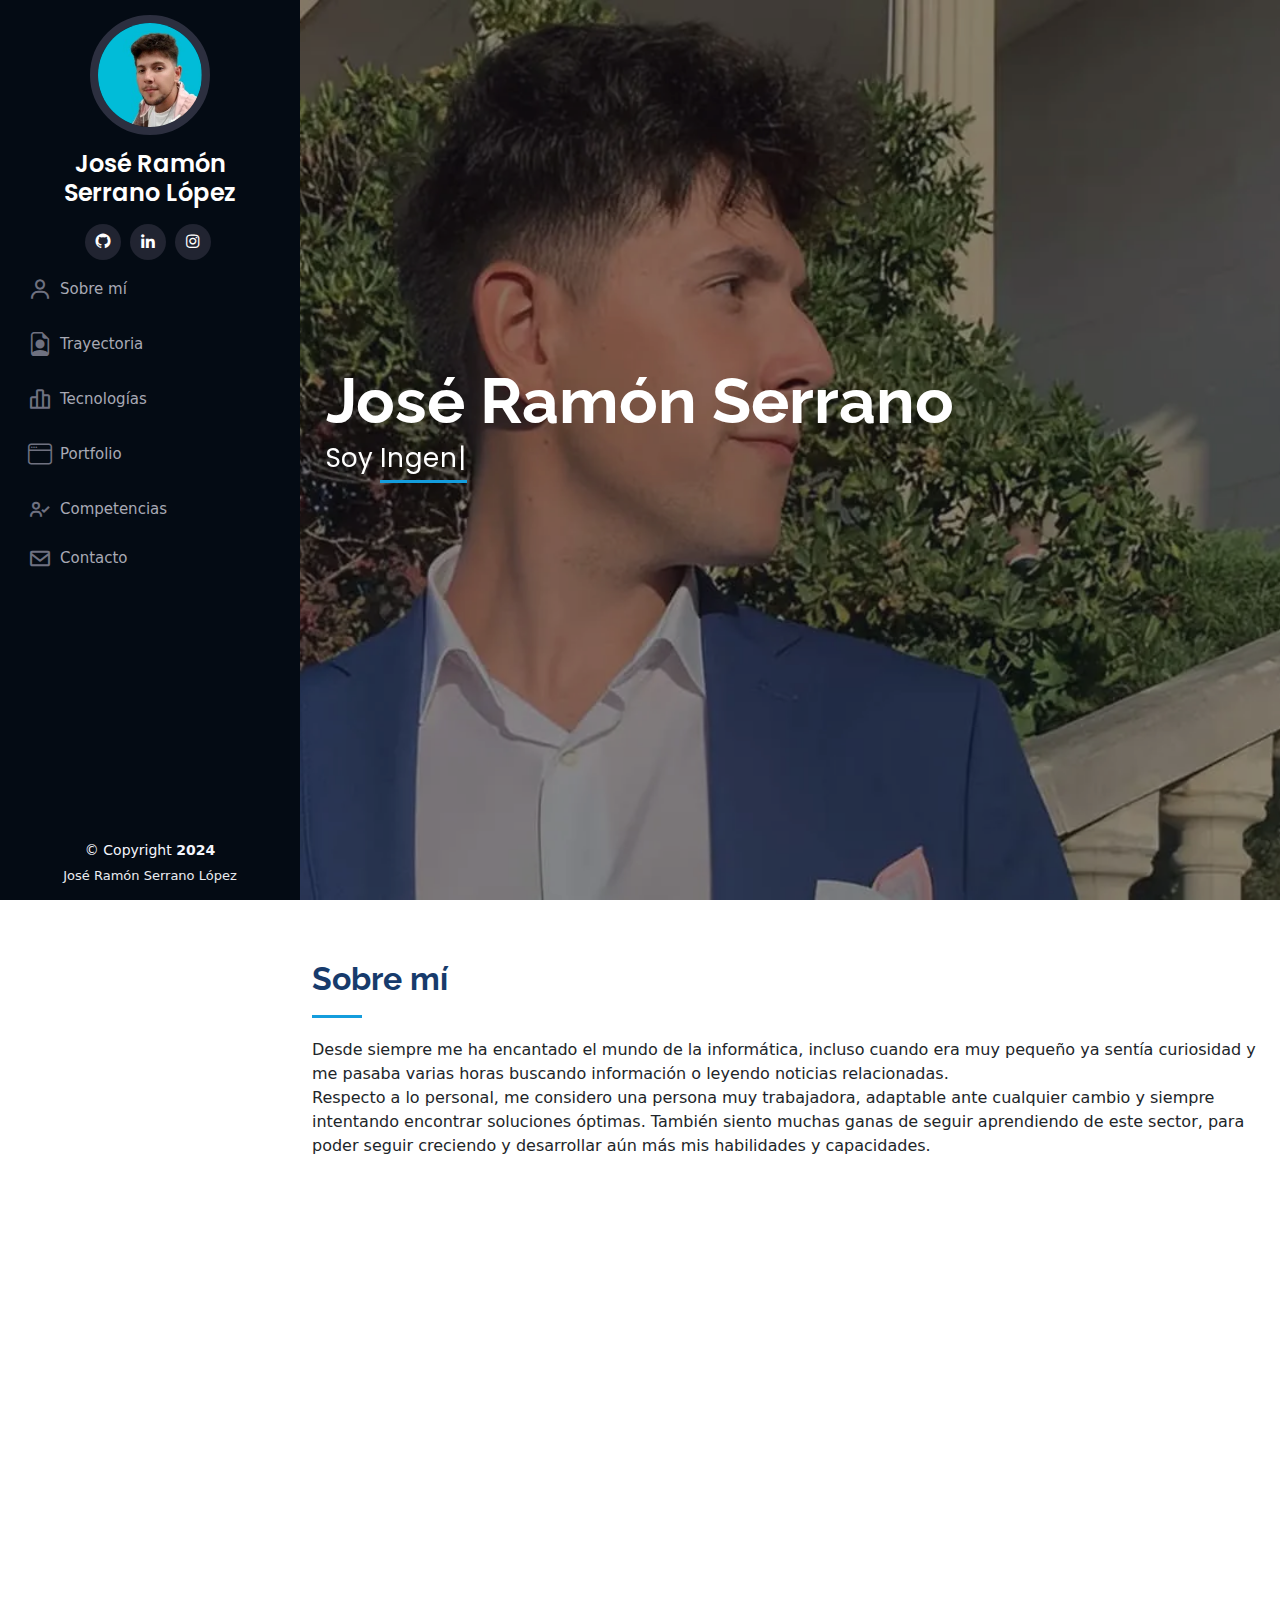
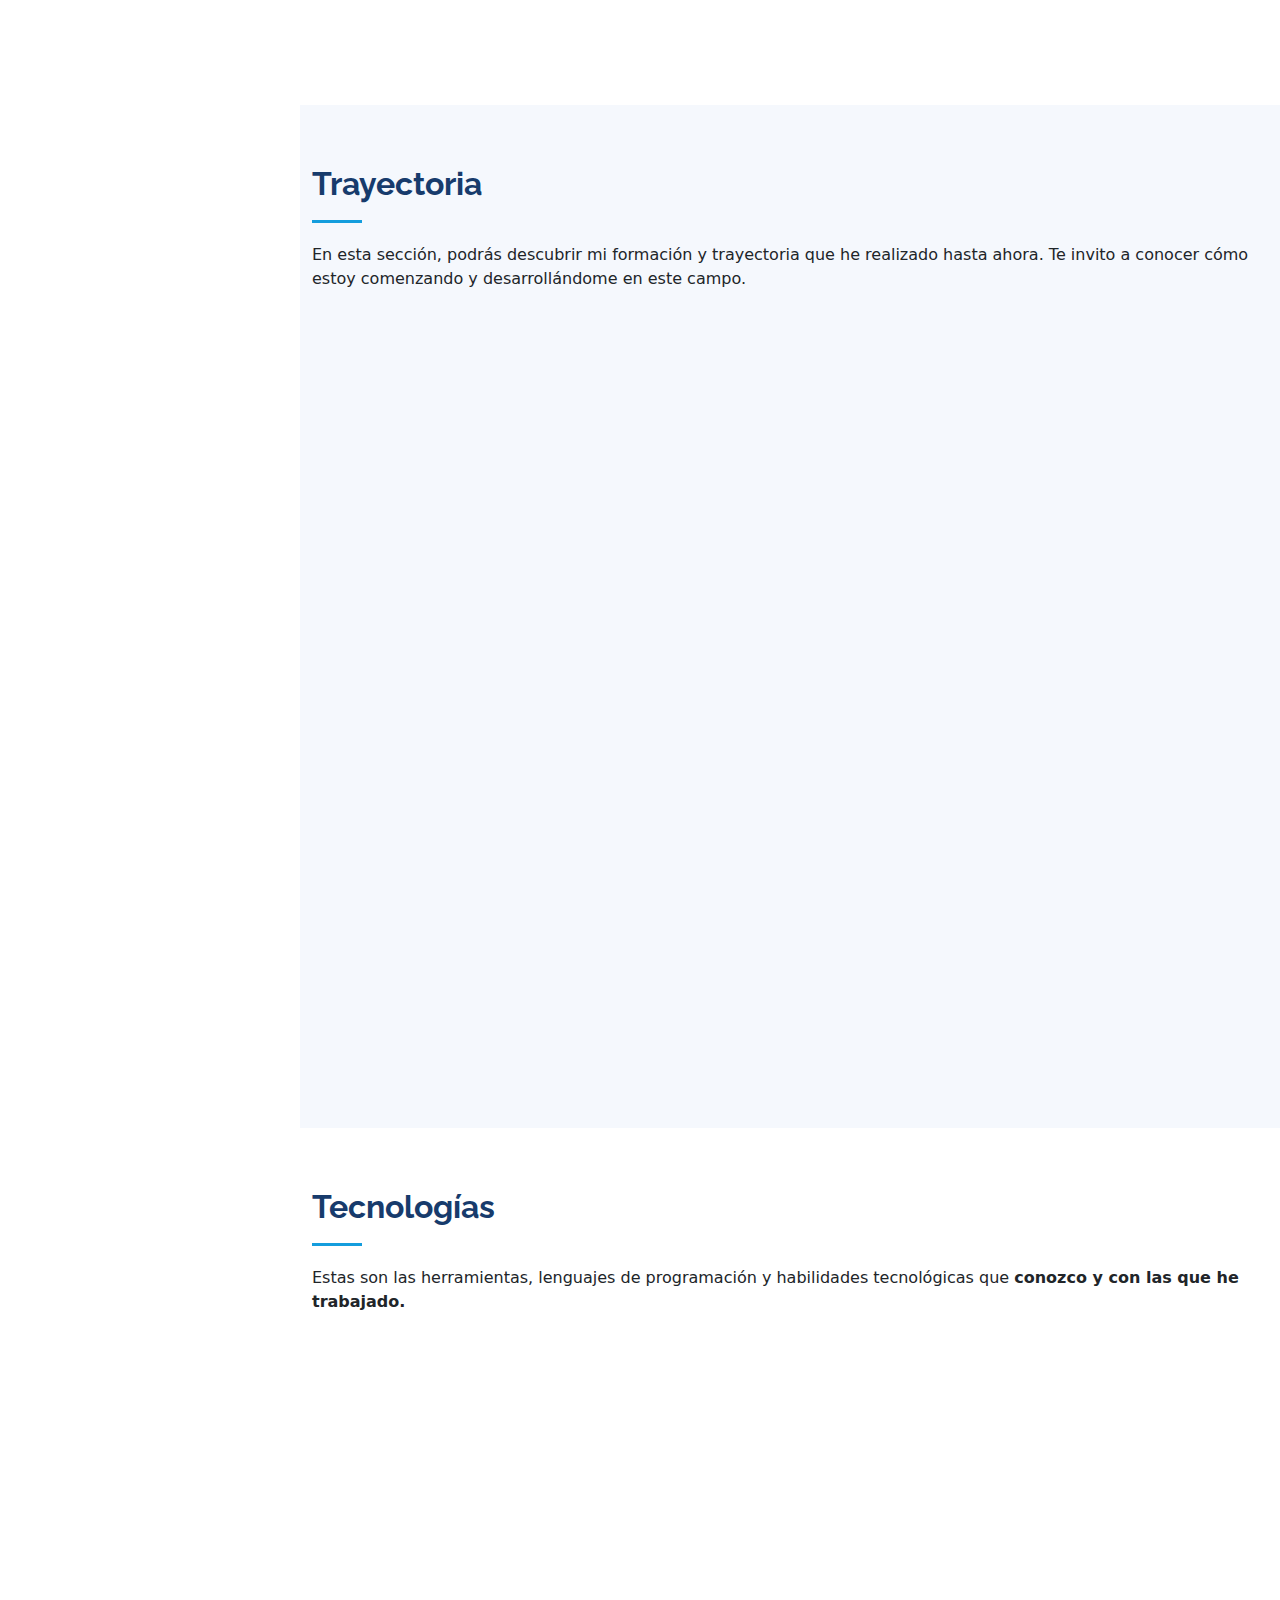
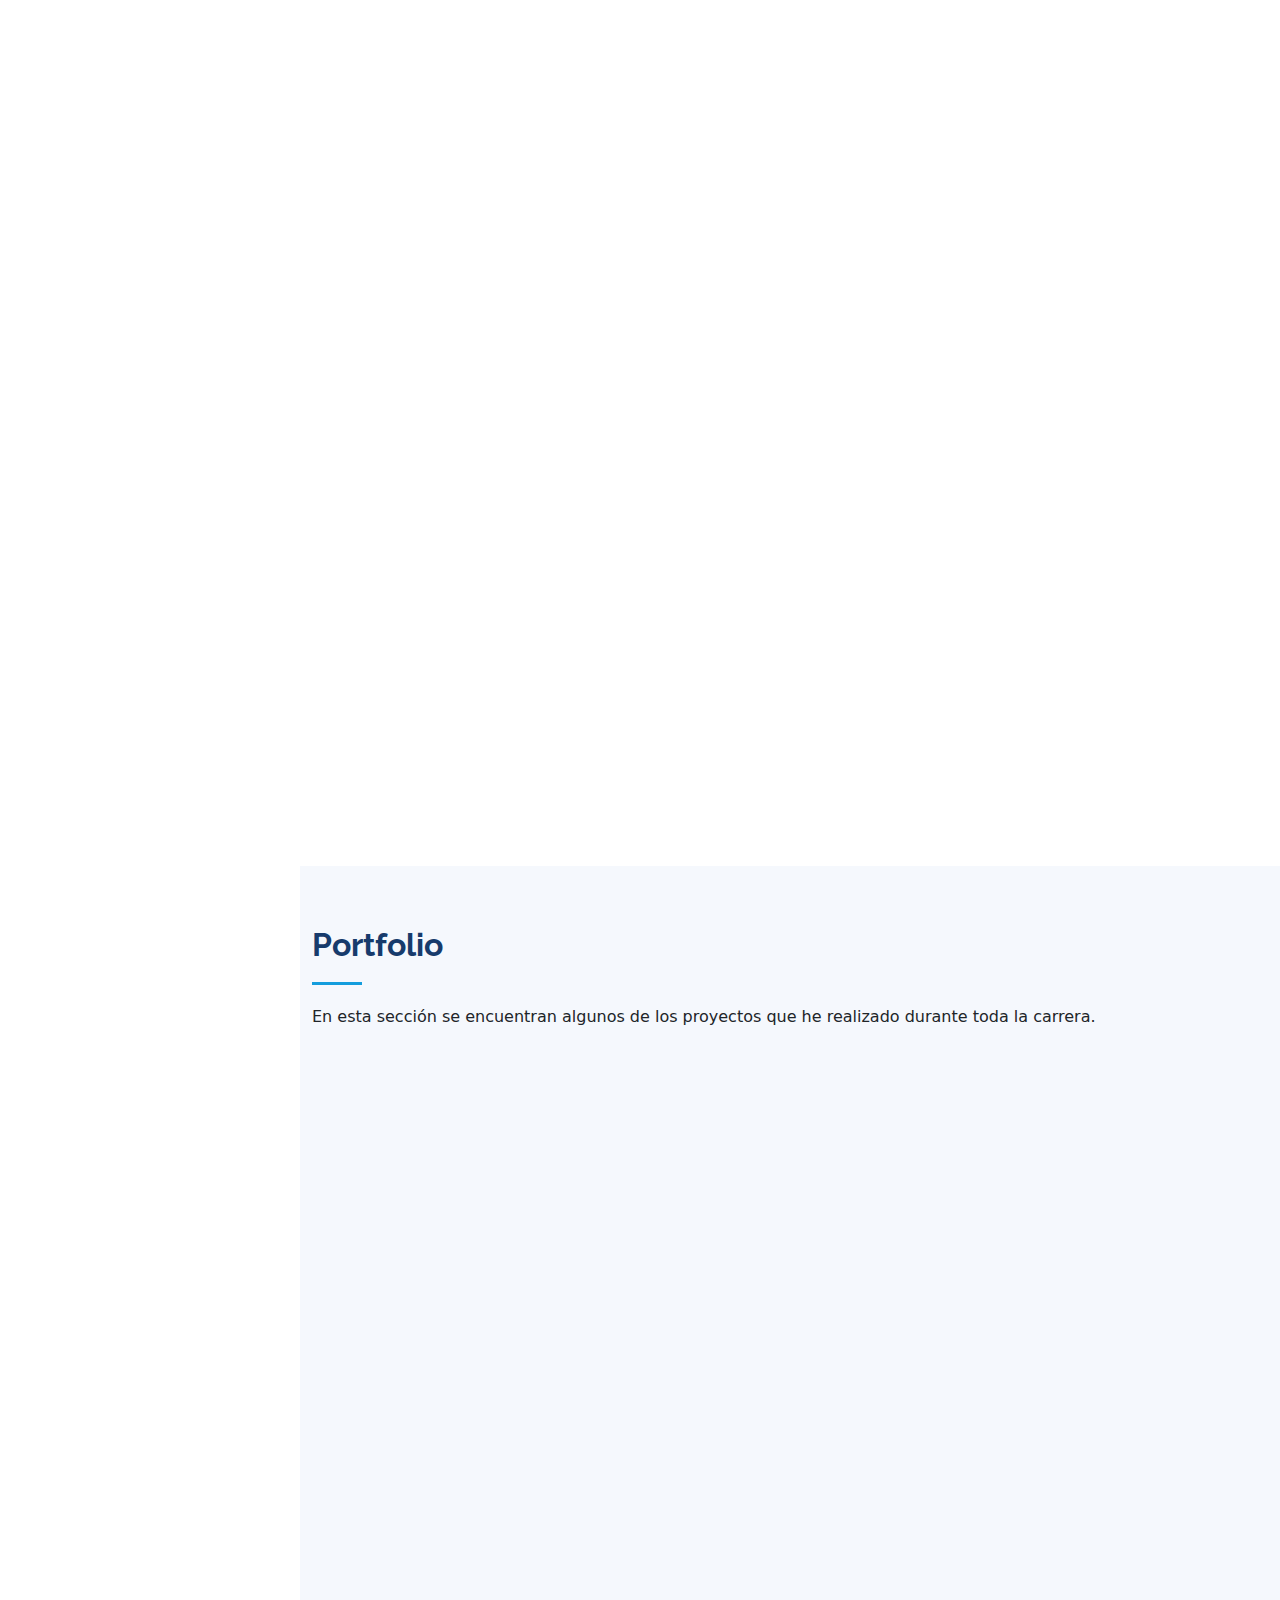
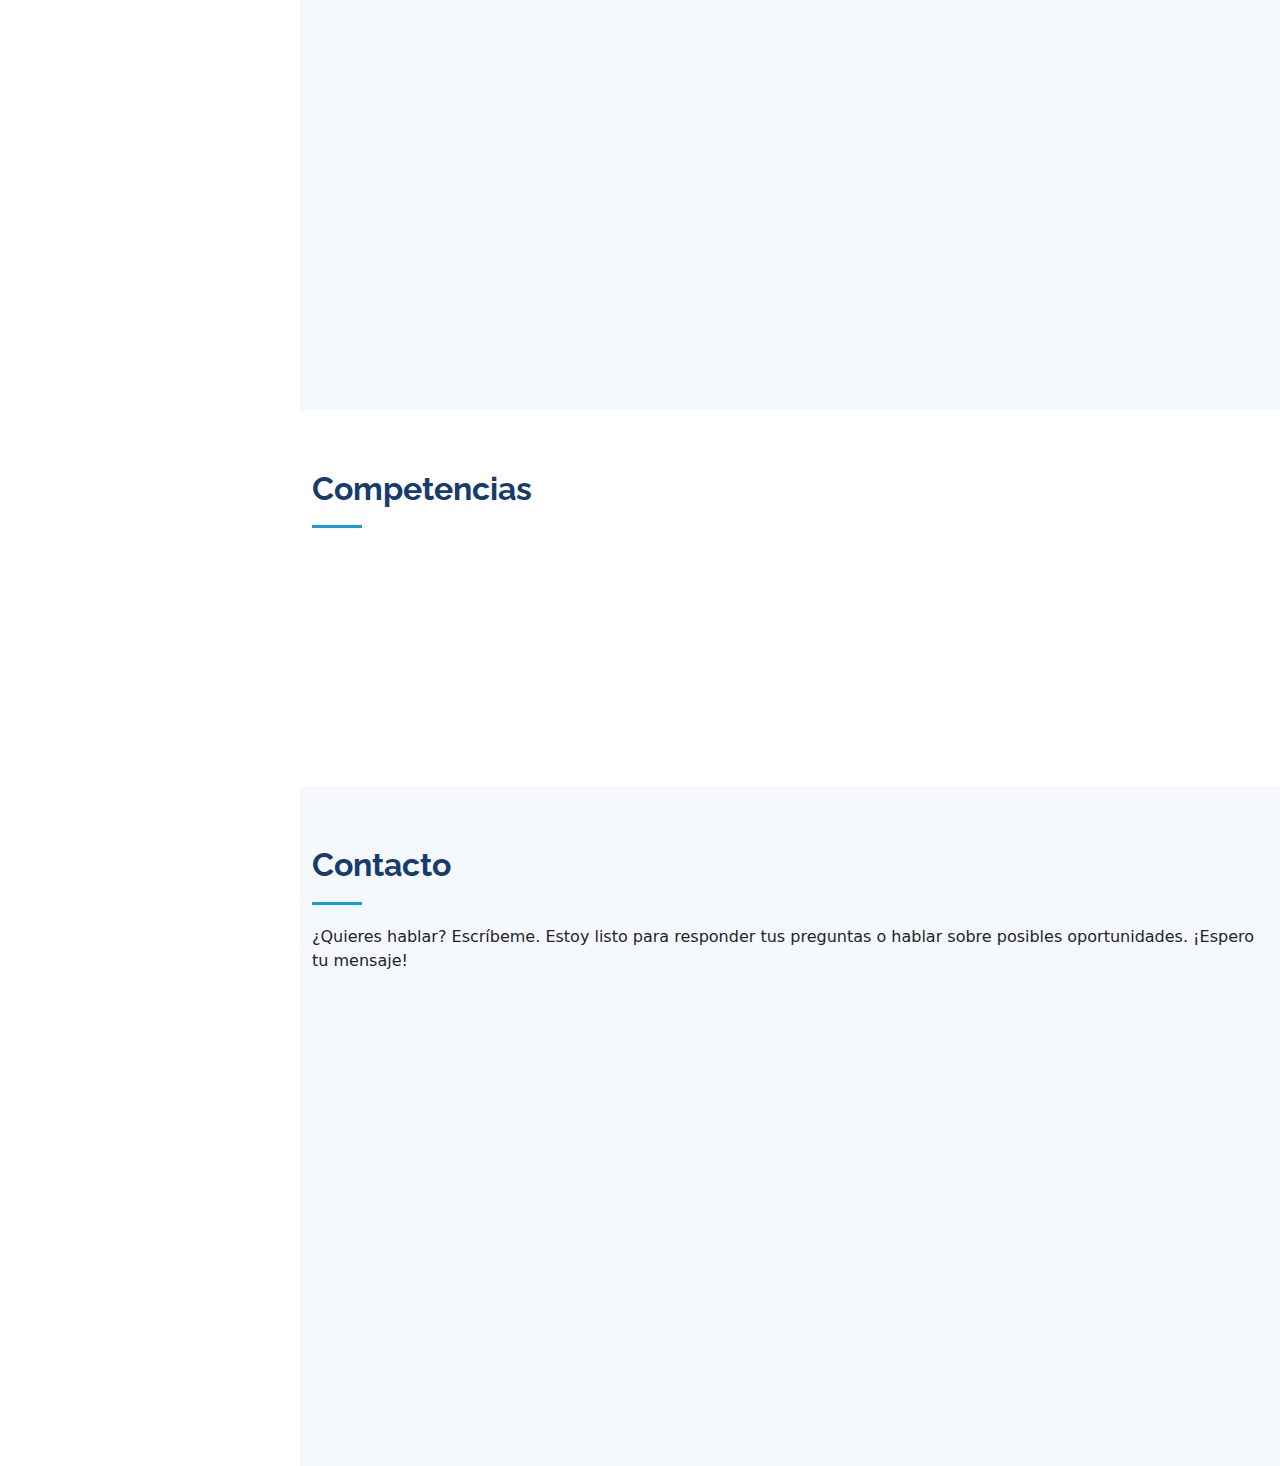
==== commit c1941854: "Actualización de CV y tecnologías" ====
--- a/index.html
+++ b/index.html
@@ -54,7 +54,7 @@
         <h1 class="text-light"><a href="index.html">José Ramón <br> Serrano López</a></h1>
         <div class="social-links mt-3 text-center">
           <a href="https://github.com/jrserrano16/" class="github"><i class='bx bxl-github'></i></a>
-          <!--<a href="https://www.linkedin.com/in/jos%C3%A9-ram%C3%B3n-serrano-l%C3%B3pez-4b449625b/" class="linkedin"><i class='bx bxl-linkedin'></i></a>-->
+          <a href="https://www.linkedin.com/in/jos%C3%A9-ram%C3%B3n-serrano-l%C3%B3pez-4b449625b/" class="linkedin"><i class='bx bxl-linkedin'></i></a>
           <a href="https://www.instagram.com/jrserranol16/" class="instagram"><i class="bx bxl-instagram"></i></a>
         </div>
       </div>
@@ -133,46 +133,27 @@
           <div class="col-lg-6" data-aos="fade-up">
             <h3 class="resume-title">Formación Académica</h3>
             <div class="resume-item">
-              <h4>E.S.O Modalidad Bilingüe</h4>
-              <h5>2013 - 2017</h5>
-              <p><em>Estudios de secundaria realizados dentro de "Proyecto Bilingüe" de <a href="http://ies-claracampoamor.centros.castillalamancha.es/">I.E.S Clara Campoamor, La Solana, Castilla La Mancha.</a></em></p>
-            </div>
+              <h4>Grado en Ingeniería Informática</h4>
+              <h5>2019 - 2024</h5>
+              <p><em>Estudios universitarios realizados en <a href="https://esi.uclm.es/">Escuela Superior de Informática UCLM, Ciudad Real.</a><br>
+                <ul>
+                  <em><li>Sello de calidad académica EURO-INF.</li></em>
+                  <em><li>Especialización en Tecnologías de la Información.</li></em>
+                </ul>
+              </div>
             <div class="resume-item">
               <h4>Bachillerato de Ciencias y Tecnología</h4>
               <h5>2017 - 2019</h5>
               <p><em>Estudios postobligatorios realizados en <a href="http://ies-claracampoamor.centros.castillalamancha.es/">I.E.S Clara Campoamor, La Solana, Castilla La Mancha.</a></em></p>
               </div>
             <div class="resume-item">
-              <h4>Grado en Ingeniería Informática</h4>
-              <h5>2019 - 2024</h5>
-              <p><em>Estudios universitarios realizados en <a href="https://esi.uclm.es/">Escuela Superior de Informática UCLM, Ciudad Real.</a><br>
-              </em>
-              <ul>
-              <em><li>Sello de calidad académica EURO-INF.</li></em>
-              <em><li>Especialización en Tecnologías de la Información.</li></em>
-            </ul>
+              <h4>E.S.O Modalidad Bilingüe</h4>
+              <h5>2013 - 2017</h5>
+              <p><em>Estudios de secundaria realizados dentro de "Proyecto Bilingüe" de <a href="http://ies-claracampoamor.centros.castillalamancha.es/">I.E.S Clara Campoamor, La Solana, Castilla La Mancha.</a></em></p>
+            </em>
                 </p>
               </div>
-            <h3 class="resume-title">Experiencia Laboral</h3>
-            <div class="resume-item">
-              <h4>Cuidado de Viñedos en Entorno Familiar</h4>
-              <h5>2015 - Presente</h5>
-              <p><em><strong>Cargo: </strong>Responsable de Agricultura Familiar</em></p>
-              <ul><em>
-                <li><strong>Responsabilidades:</strong>
-                  <ul>
-                    <li>Mantenimiento regular (poda, riego y fertilización).</li>
-                    <li>Monitoreo de la salud de las plantas.</li>
-                    <li>Cosecha y recolección en temporada.</li>
-                    <li>Mantenimiento de terrenos.</li>
-                    <li>Manejo de maquinaria agrícola.</li>
-                  </ul>
-                </li>
-                </em>
-              </ul>
-            </div>
-
-
+            
           </div>
           <div class="col-lg-6" data-aos="fade-up" data-aos-delay="100">
             <h3 class="resume-title">Idiomas</h3>
@@ -184,8 +165,15 @@
 
             <h3 class="resume-title">Experiencia Profesional</h3>
             <div class="resume-item">
+              <h4>Período de Prácticas y realización de TFG (FORTE) en empresa'</h4>
+              <h5>Febrero 2024 - Julio 2024</h5>
+              <h6>Empresa / Organización: NTT DATA</h6>
+              <p><em>Desarrollo de una aplicación móvil para optimizar y hacer más eficiente la organización de la despensa, utilizando tecnologías propias de Microsoft e inteligencia artificial. <a href="https://balonmanopozuelocva.com/">CLUB BM POZUELO DE CALATRAVA.</a> Proyecto realizado junto a unos compañeros de la carrera.</em></p>
+            </div>
+            <div class="resume-item">
               <h4>Web 'Club BM Pozuelo de Calatrava'</h4>
               <h5>Octrubre 2022 - Abril 2023</h5>
+              <h6>Empresa / Organización: Club BM Pozuelo de Calatrava Y Escuela Superior de Informática</h6>
               <p><em>Desarrollo con CMS WordPress de una página web para la transformación digital del club <a href="https://balonmanopozuelocva.com/">CLUB BM POZUELO DE CALATRAVA.</a> Proyecto realizado junto a unos compañeros de la carrera.</em></p>
             </div>
           </div>
@@ -322,15 +310,16 @@
                     <table class="skills_table" data-aos="fade-up">
                       <tr>
                         <td><div class="skills_effect"><div class="skills_boto"><img src="assets/img/tecnologías/power_apps.svg" width="60" height="60" alt="power-apps"></div></a><p><p><h5>Power Apps</h5></p></p></div></td>
-                        <td><div class="skills_effect"><div class="skills_boto"><img src="assets/img/tecnologías/power_automate.svg" width="60" height="60" alt="css"></div></a><p><p><h5>Power Automate</h5></p></p></div></td>
-                         </tr>
+                        <td><div class="skills_effect"><div class="skills_boto"><img src="assets/img/tecnologías/power_automate.svg" width="60" height="60" alt="power-automate"></div></a><p><p><h5>Power Automate</h5></p></p></div></td>
+                        <td><div class="skills_effect"><div class="skills_boto"><img src="assets/img/tecnologías/ai_builder.png" width="60" height="60" alt="ai-builder"></div></a><p><p><h5>AI Builder</h5></p></p></div></td>
+                        <td><div class="skills_effect"><div class="skills_boto"><img src="assets/img/tecnologías/dataverse.png" width="60" height="60" alt="dataverse"></div></a><p><p><h5>Dataverse</h5></p></p></div></td>                          
+                      </tr>
                     </table>
                   </div>
               </div>
             </div>
           </div>
           <p></p>
-          
           </div>
         </div>
       </div>
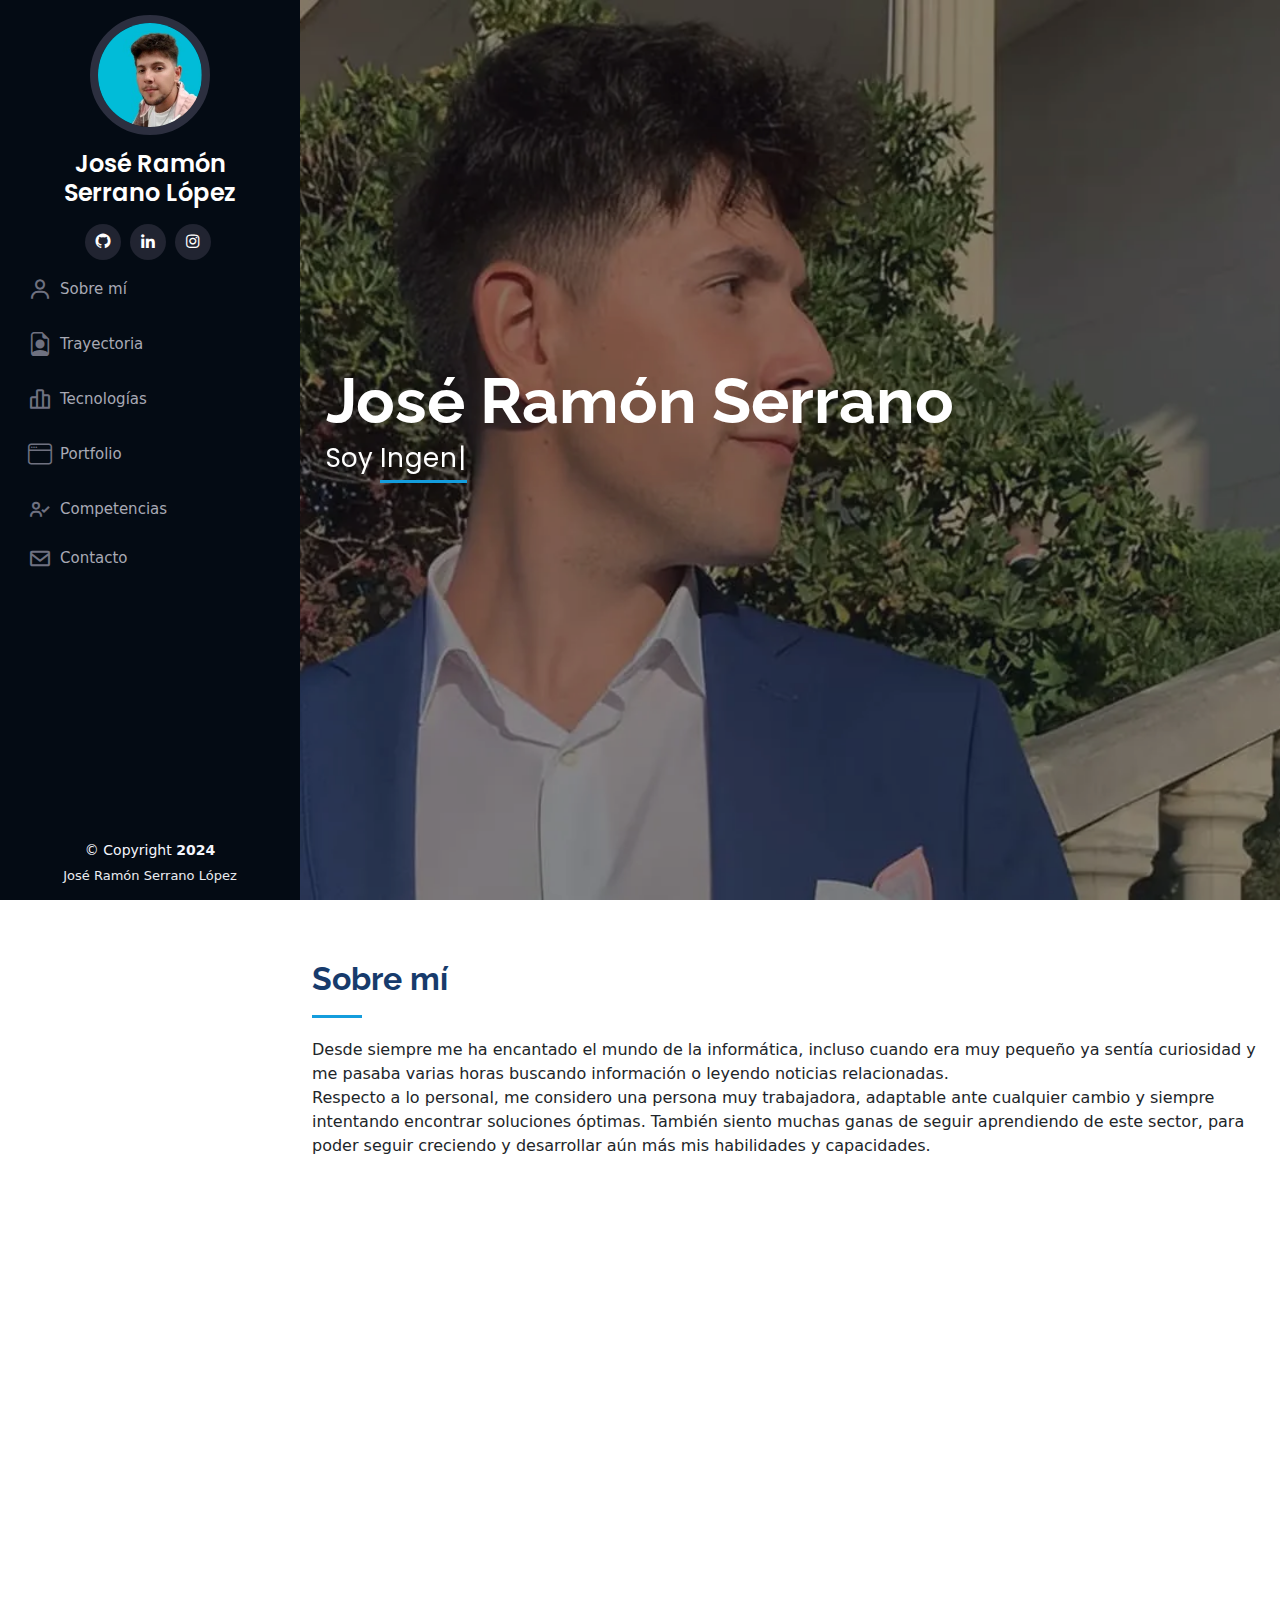
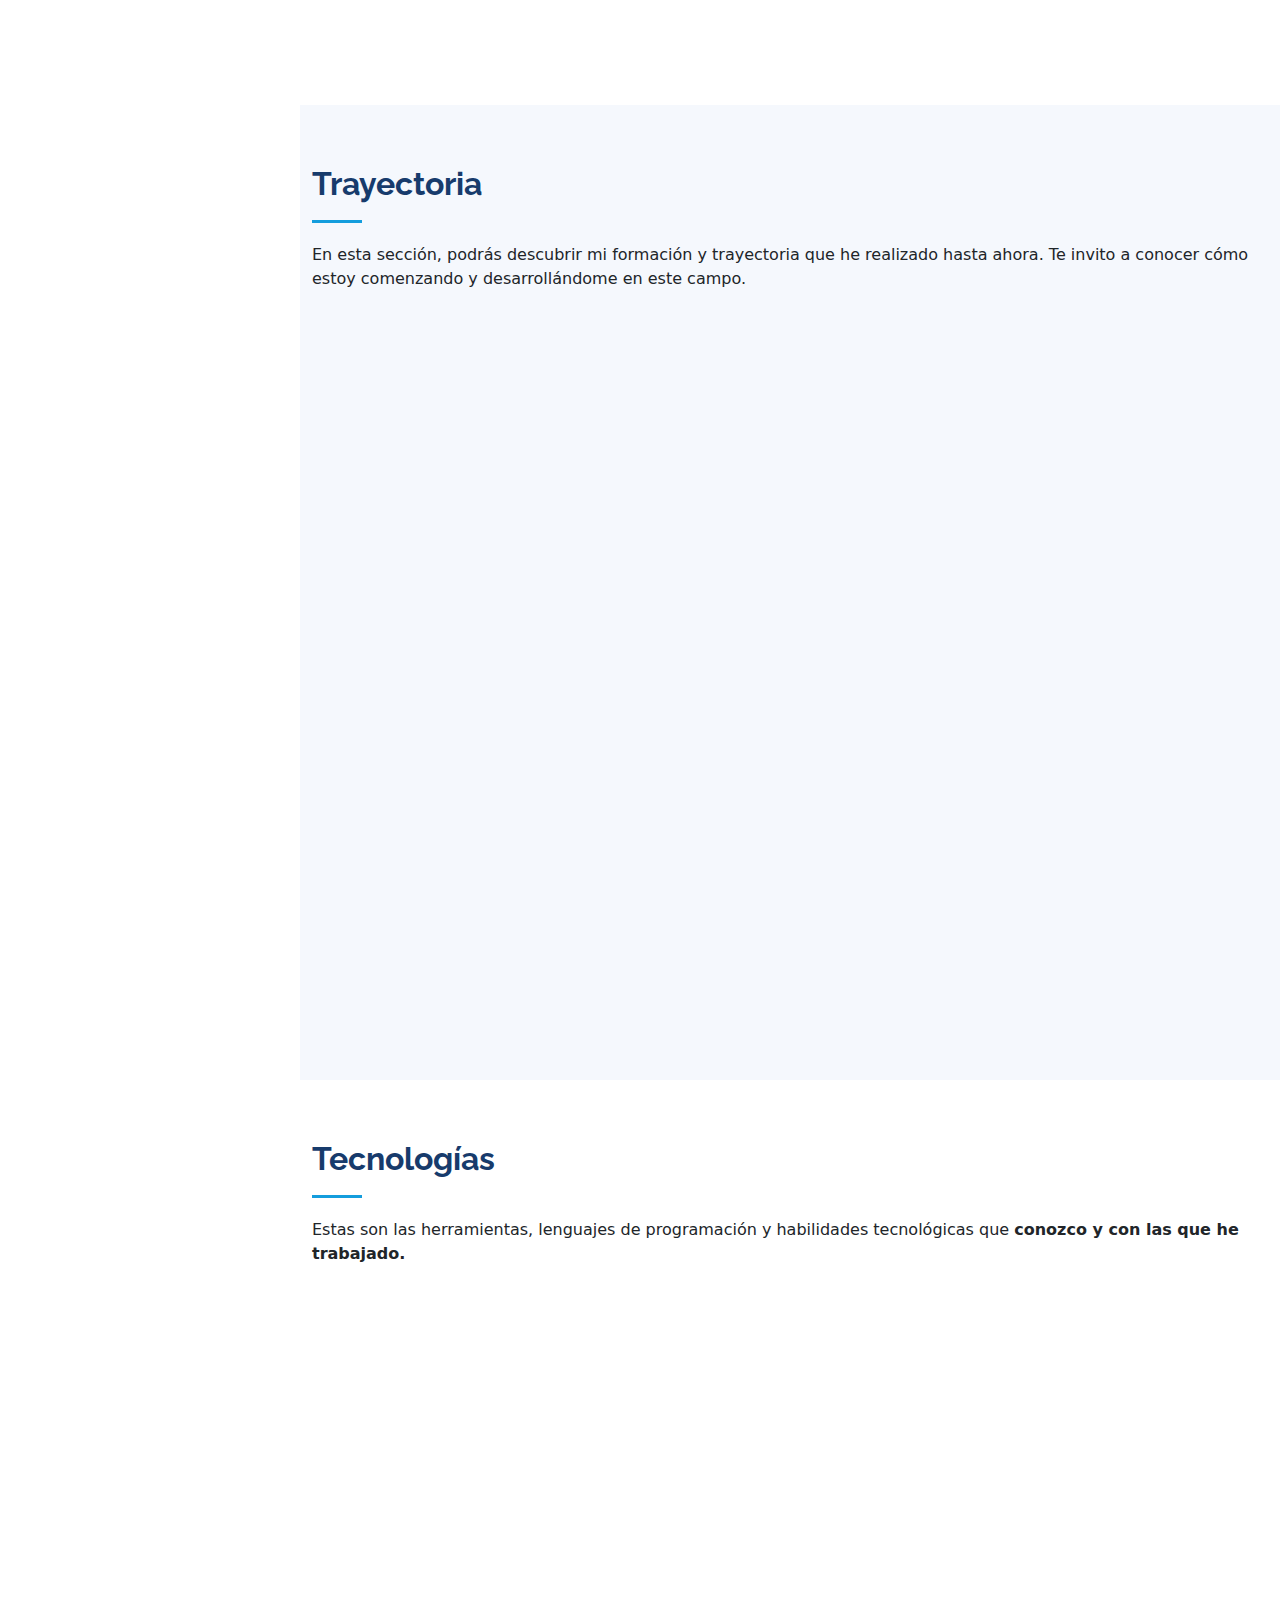
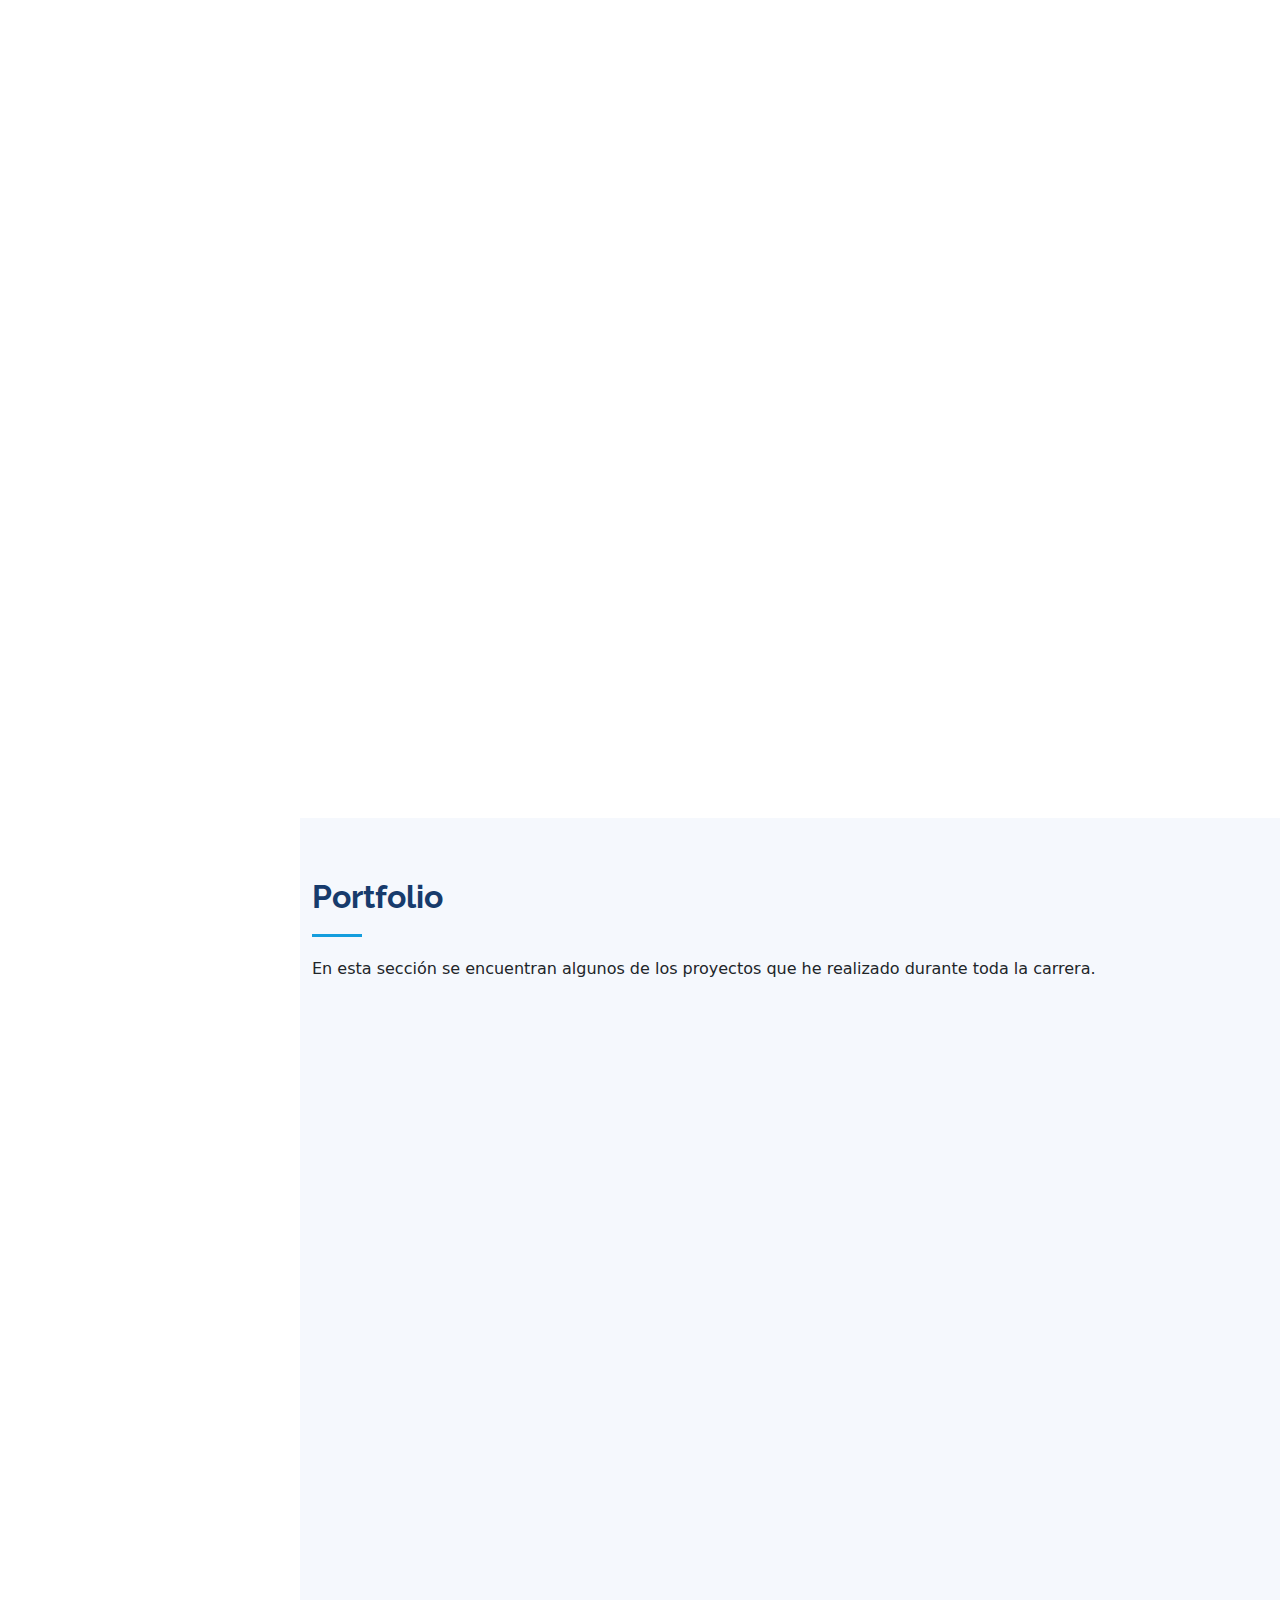
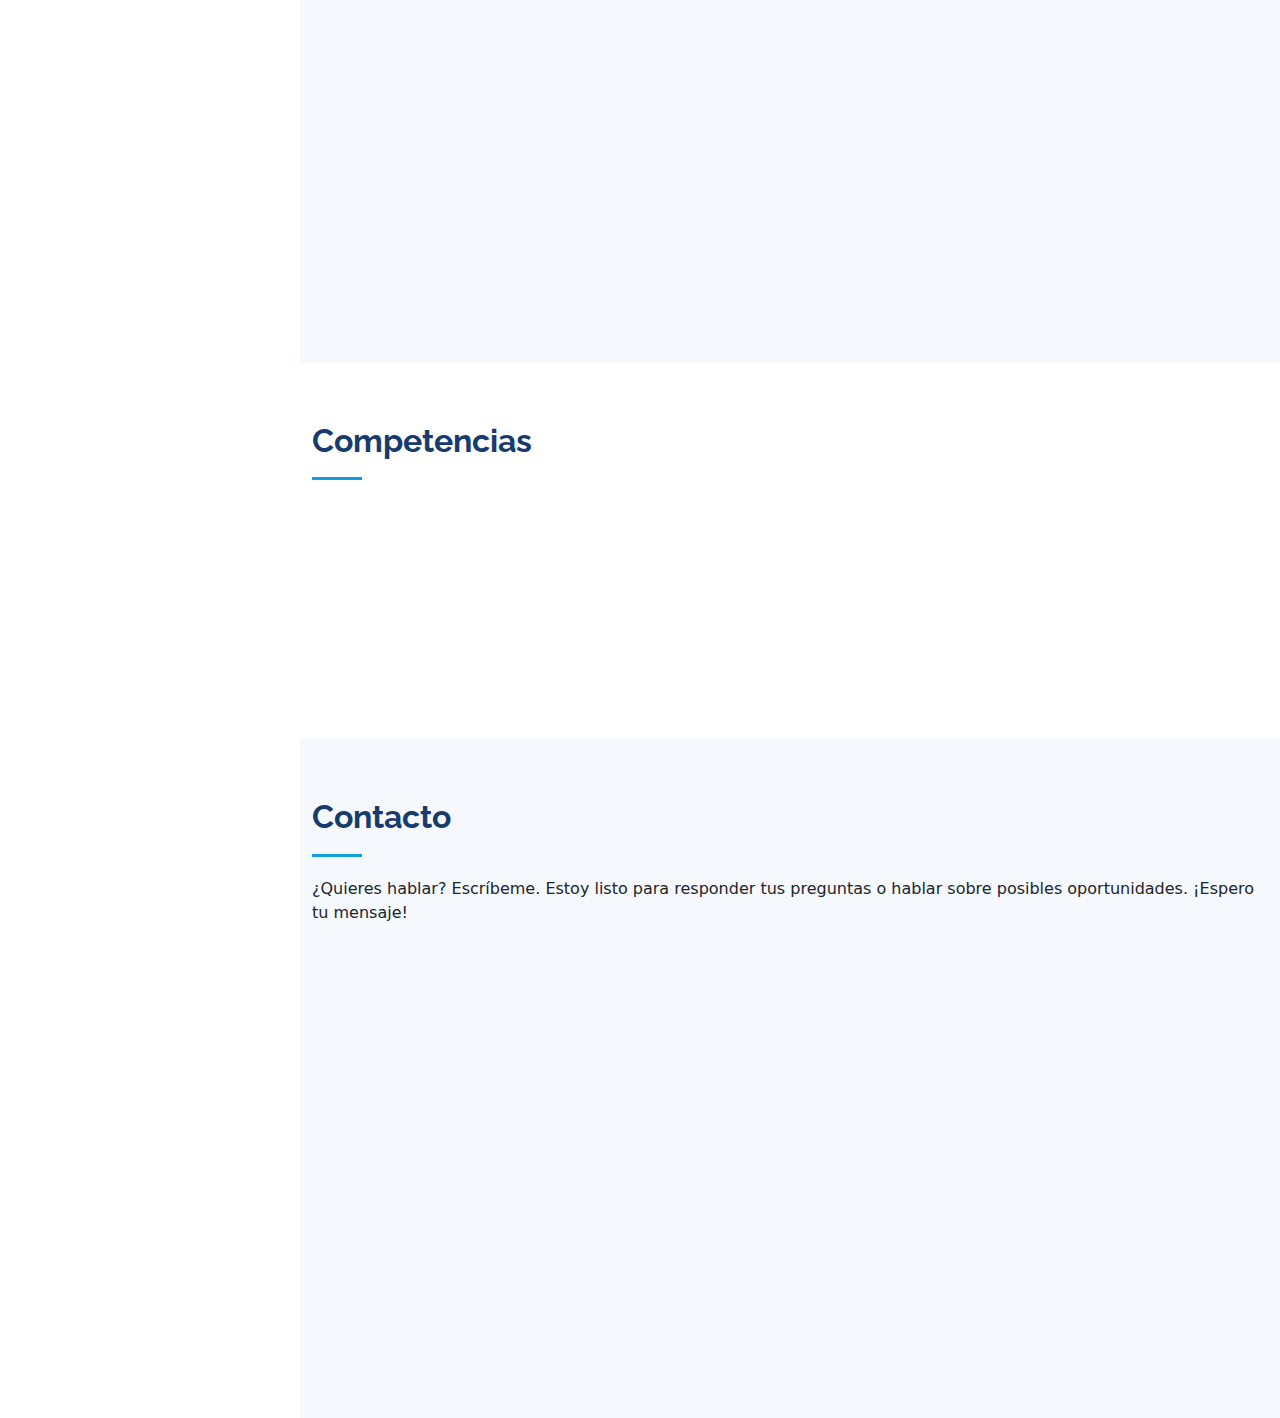
==== commit 77f92c22: "Actualizado experiencia FORTE" ====
--- a/index.html
+++ b/index.html
@@ -168,7 +168,7 @@
               <h4>Período de Prácticas y realización de TFG (FORTE) en empresa'</h4>
               <h5>Febrero 2024 - Julio 2024</h5>
               <h6>Empresa / Organización: NTT DATA</h6>
-              <p><em>Desarrollo de una aplicación móvil para optimizar y hacer más eficiente la organización de la despensa, utilizando tecnologías propias de Microsoft e inteligencia artificial. <a href="https://balonmanopozuelocva.com/">CLUB BM POZUELO DE CALATRAVA.</a> Proyecto realizado junto a unos compañeros de la carrera.</em></p>
+              <p><em>Desarrollo de una aplicación móvil para optimizar y hacer más eficiente la organización de la despensa, utilizando tecnologías propias de Microsoft e inteligencia artificial.</em></p>
             </div>
             <div class="resume-item">
               <h4>Web 'Club BM Pozuelo de Calatrava'</h4>
